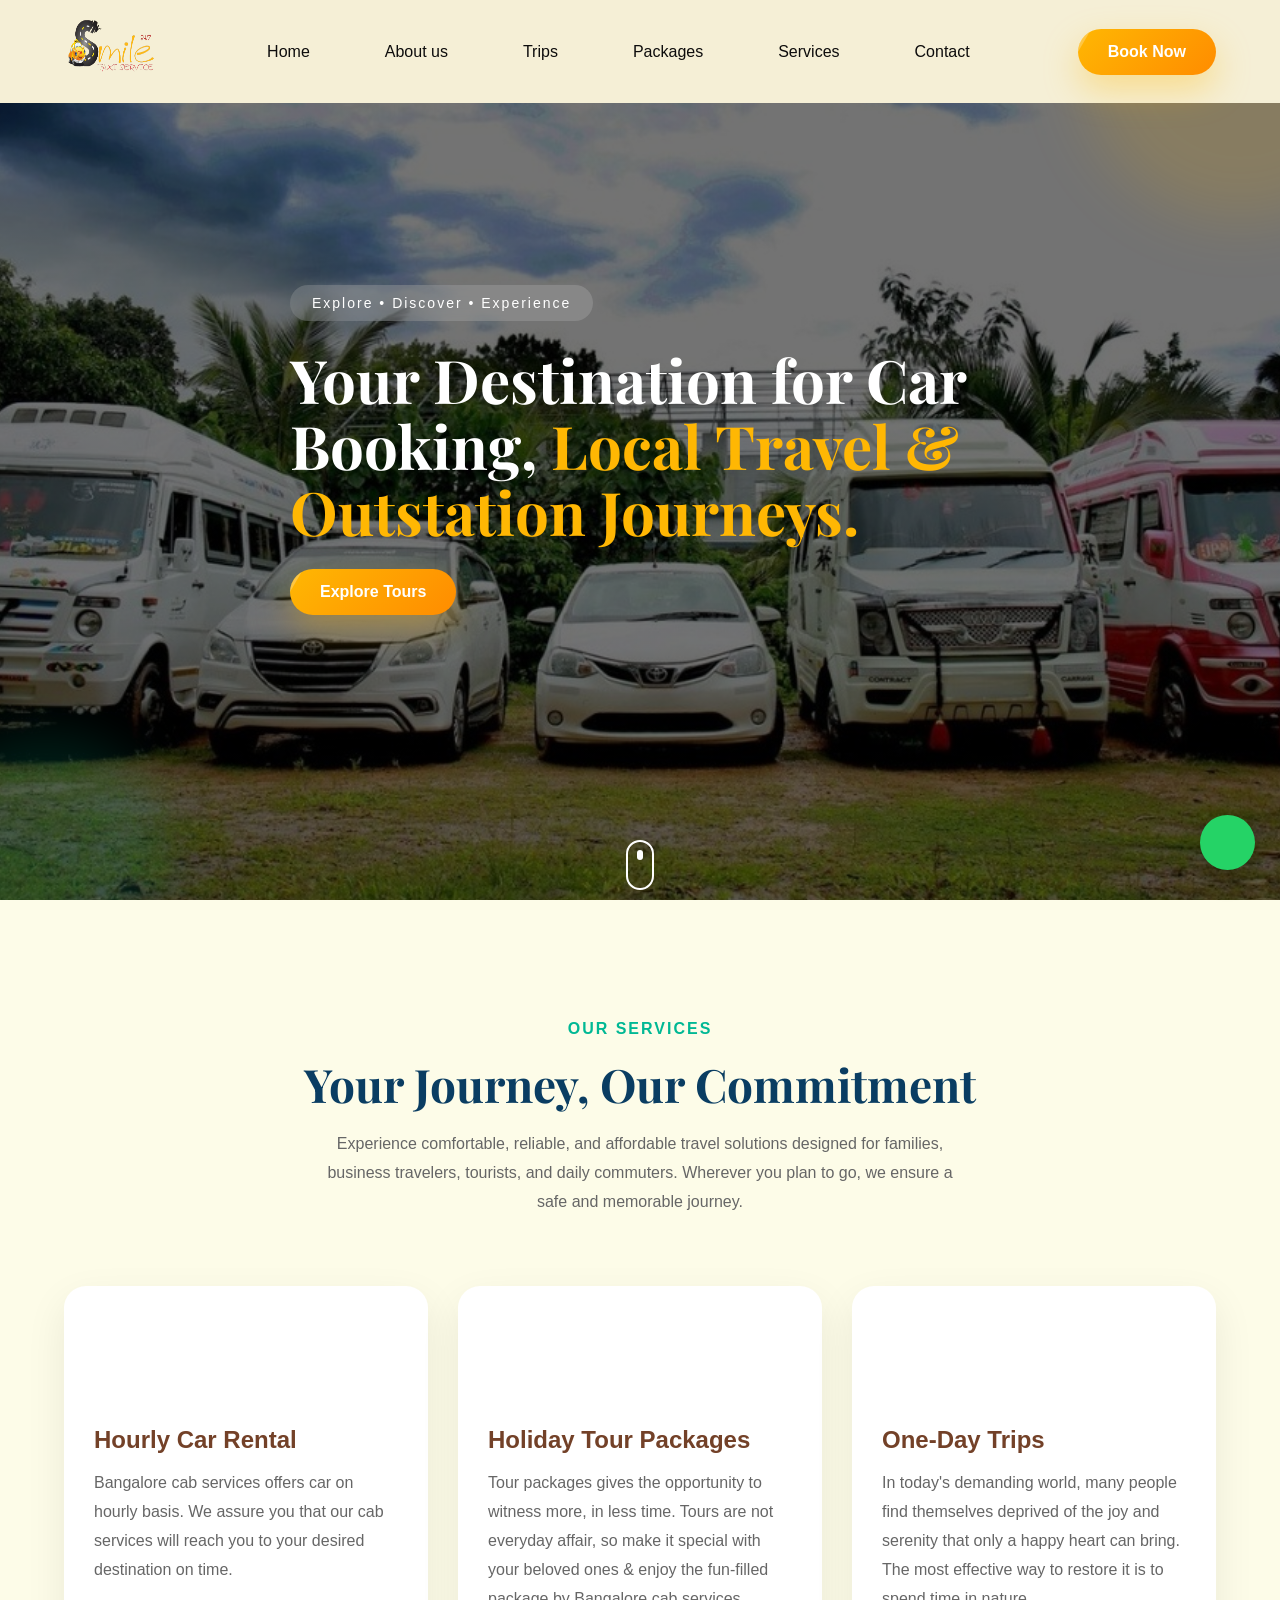
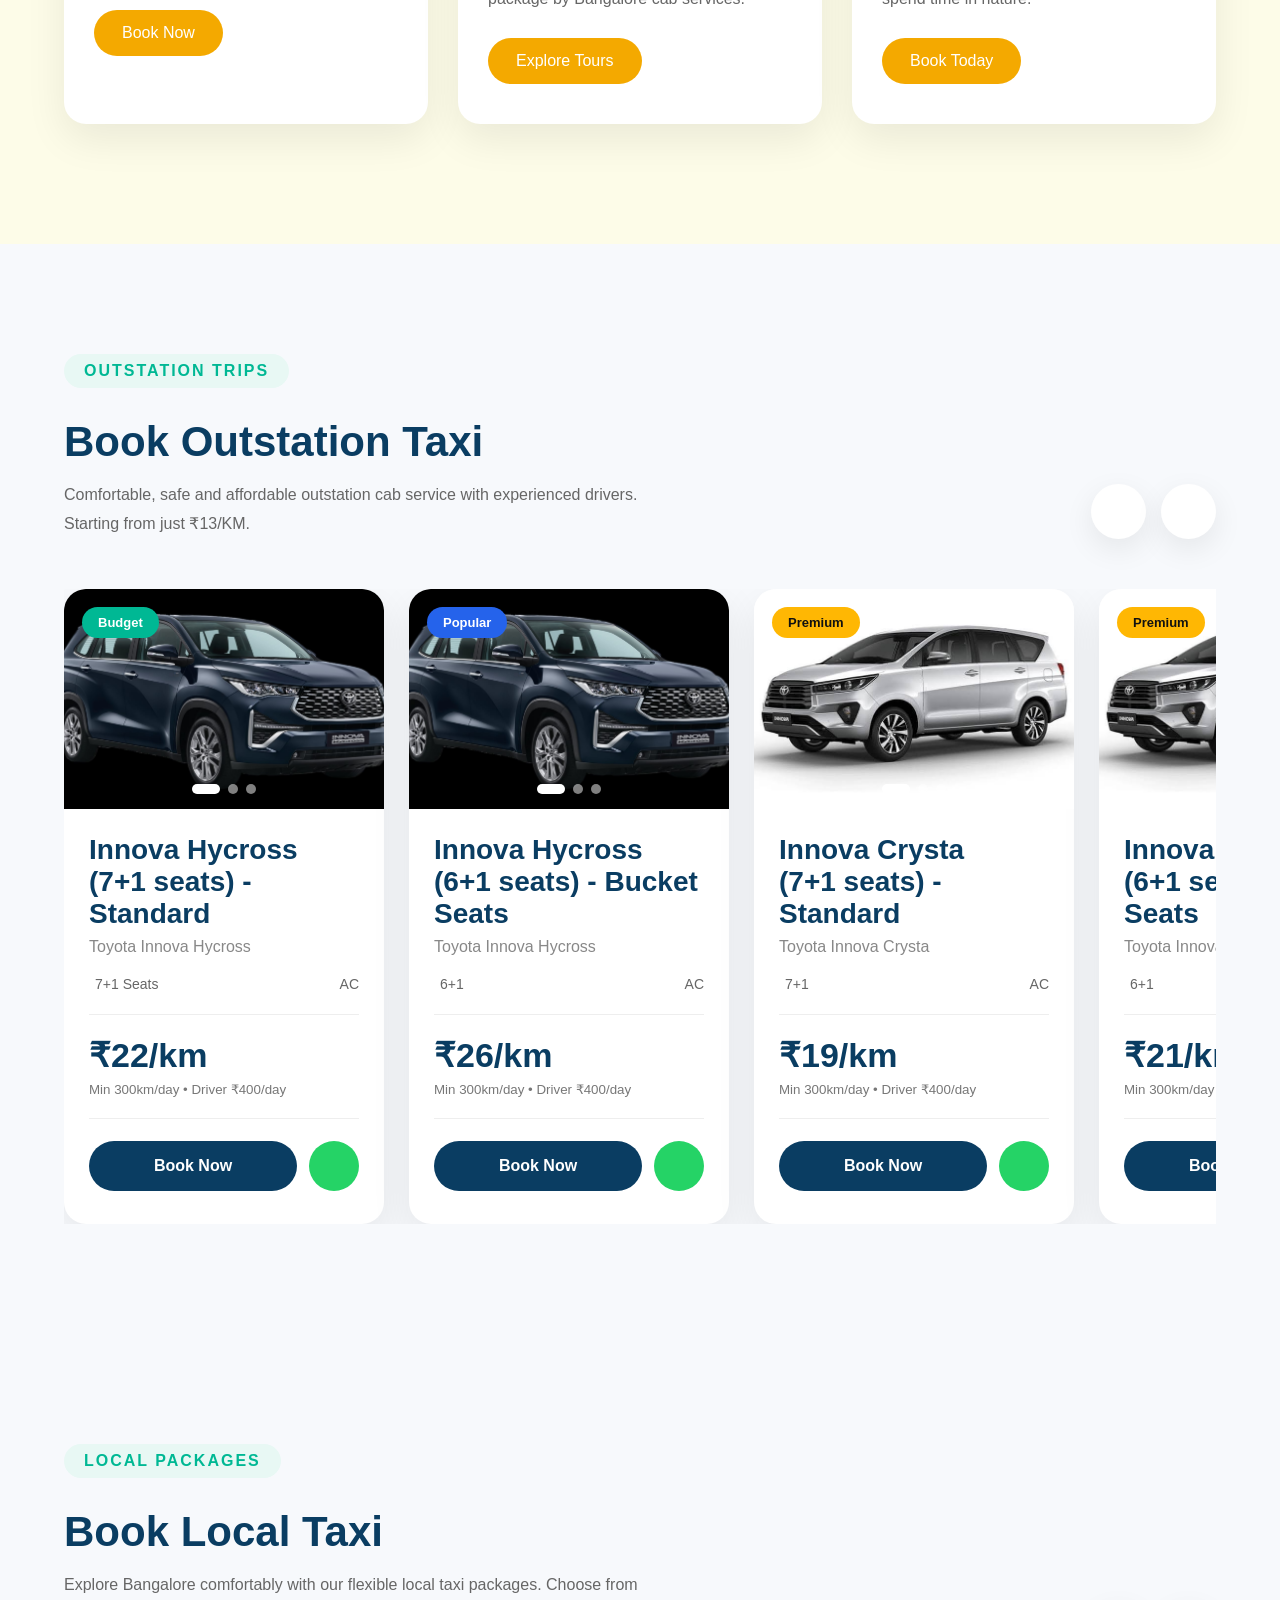
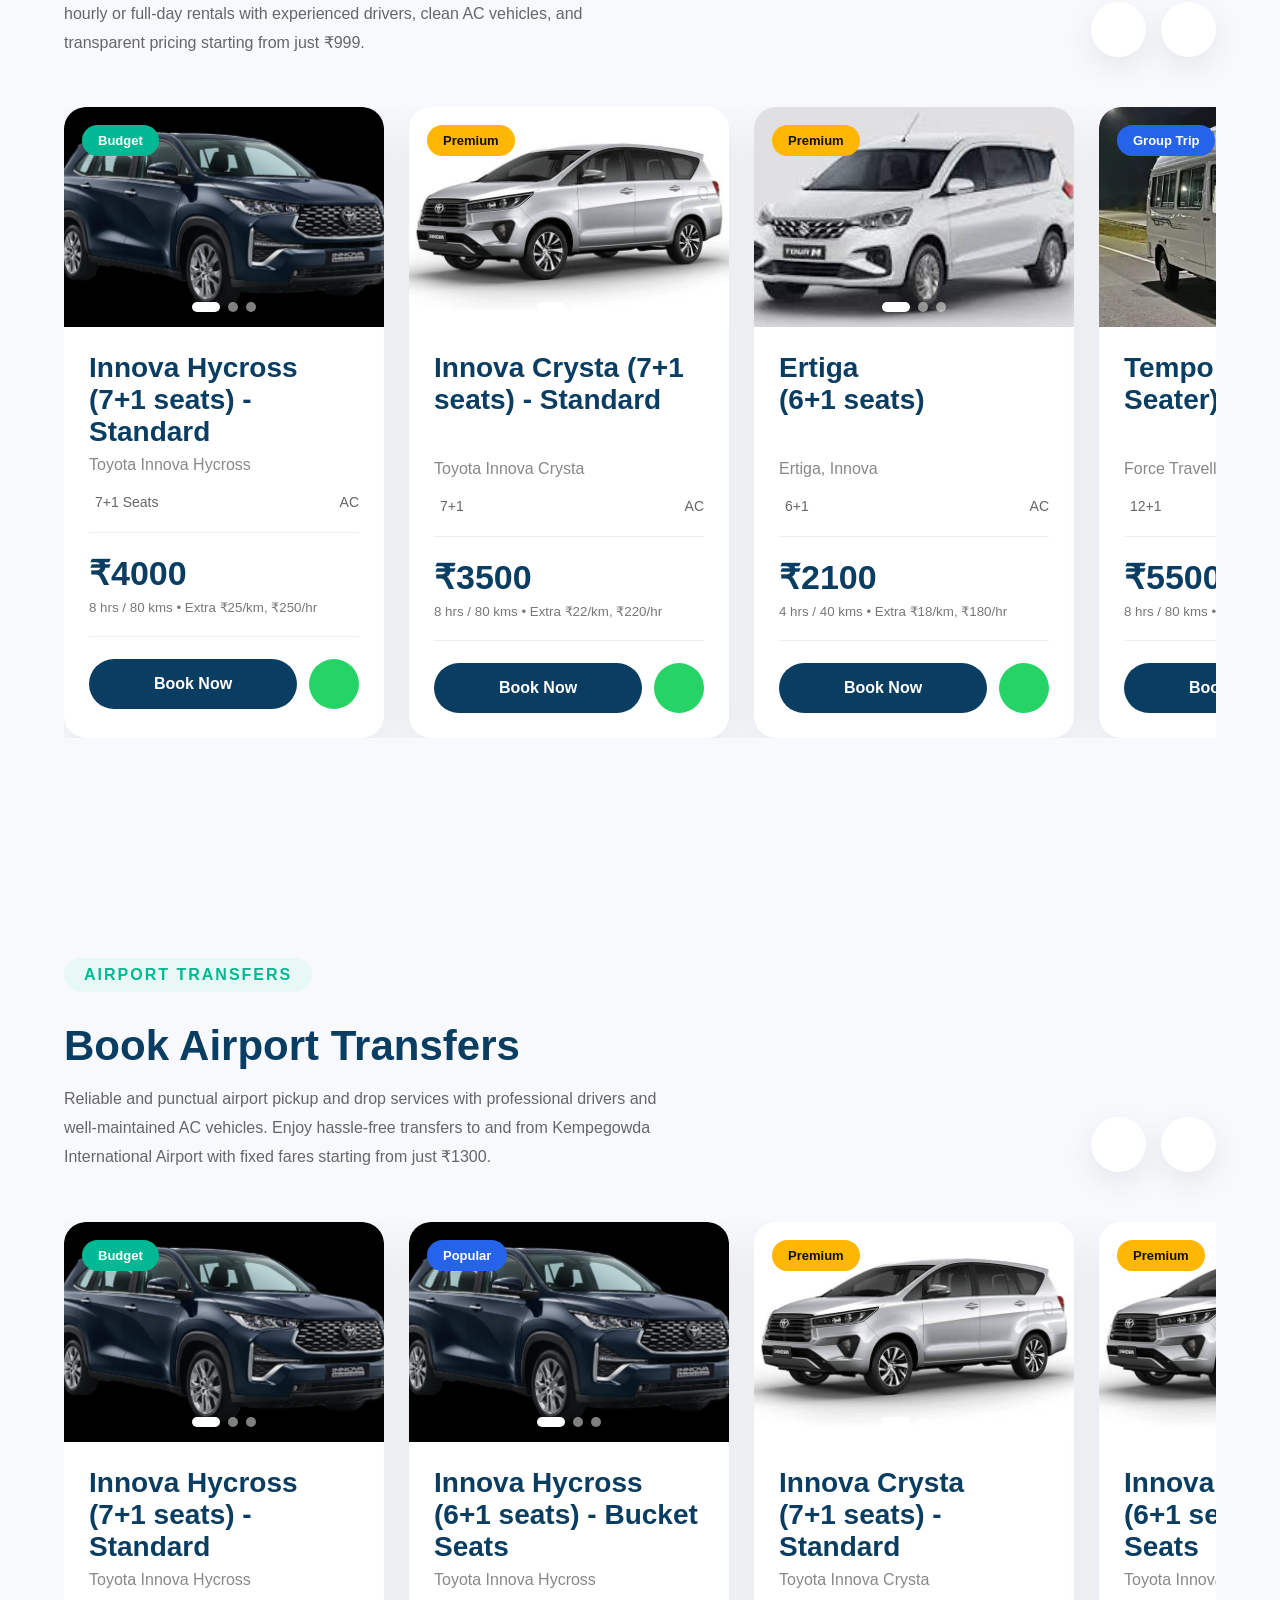
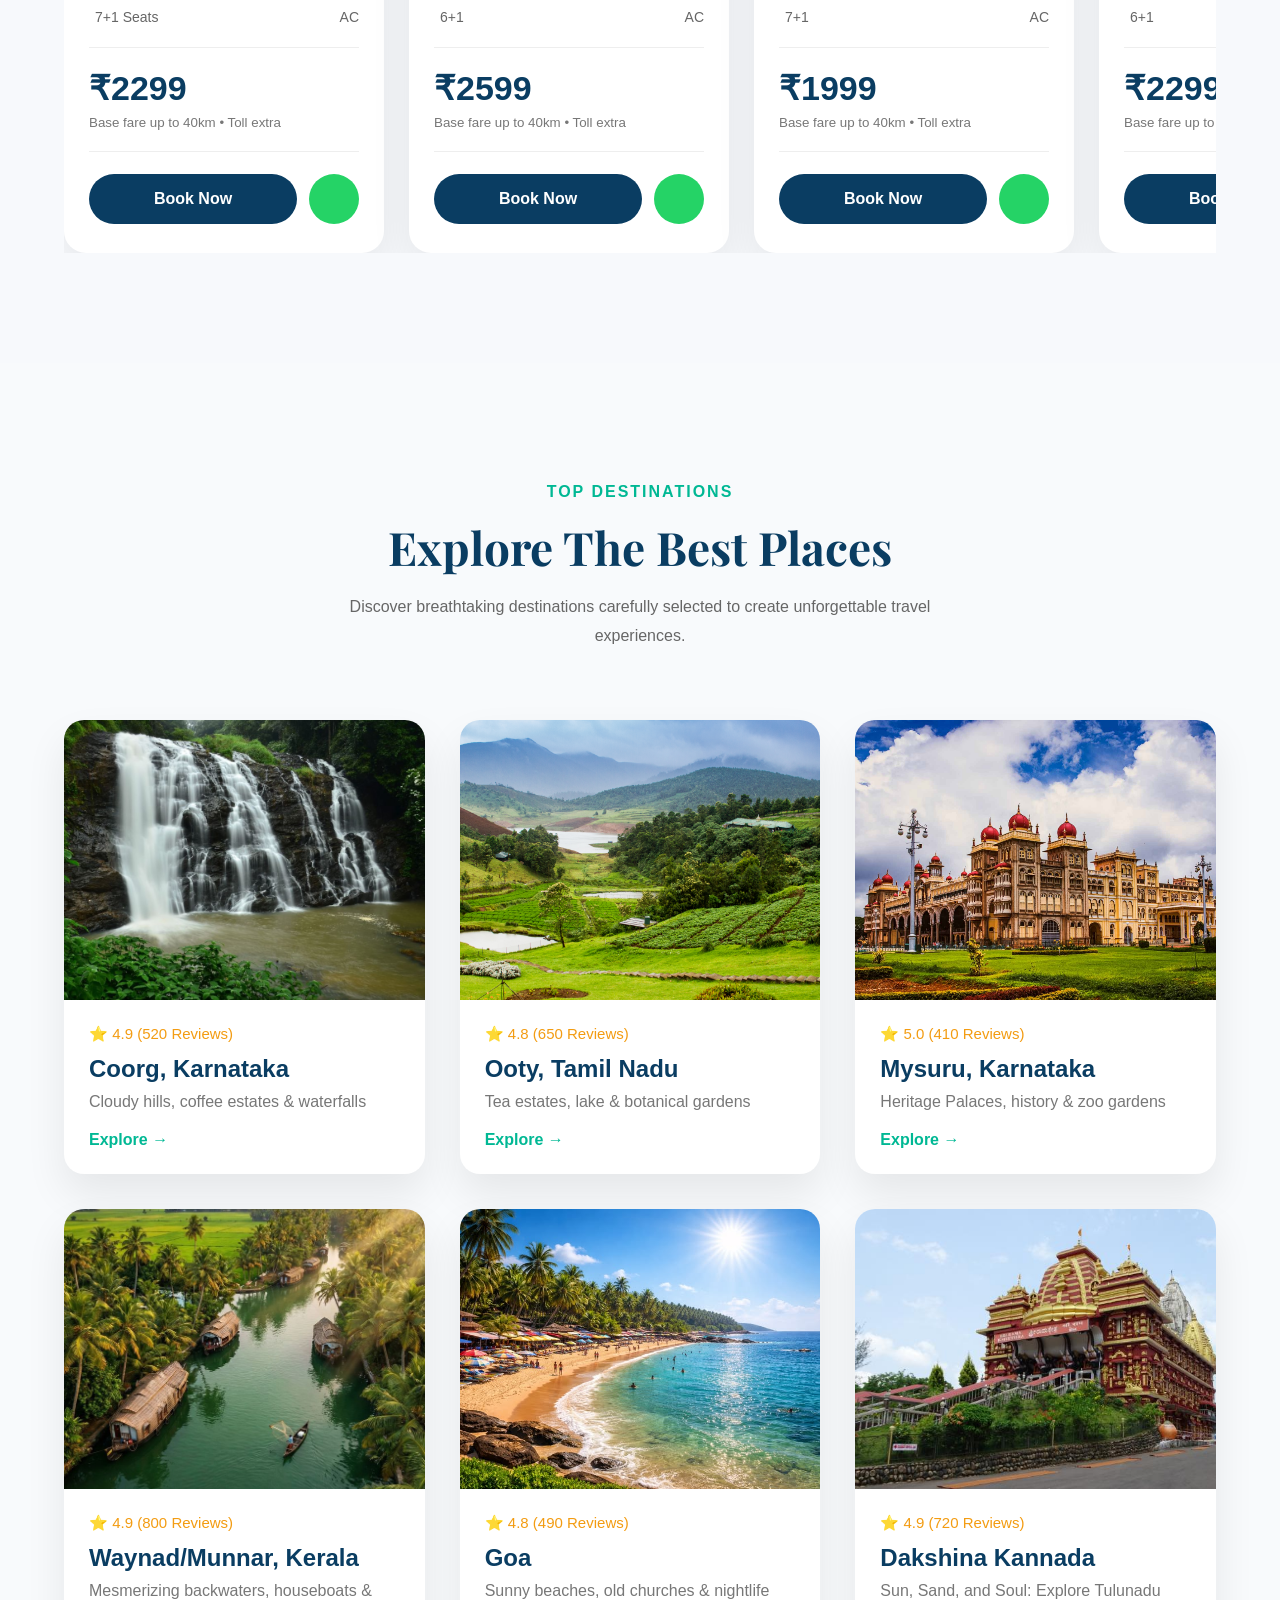
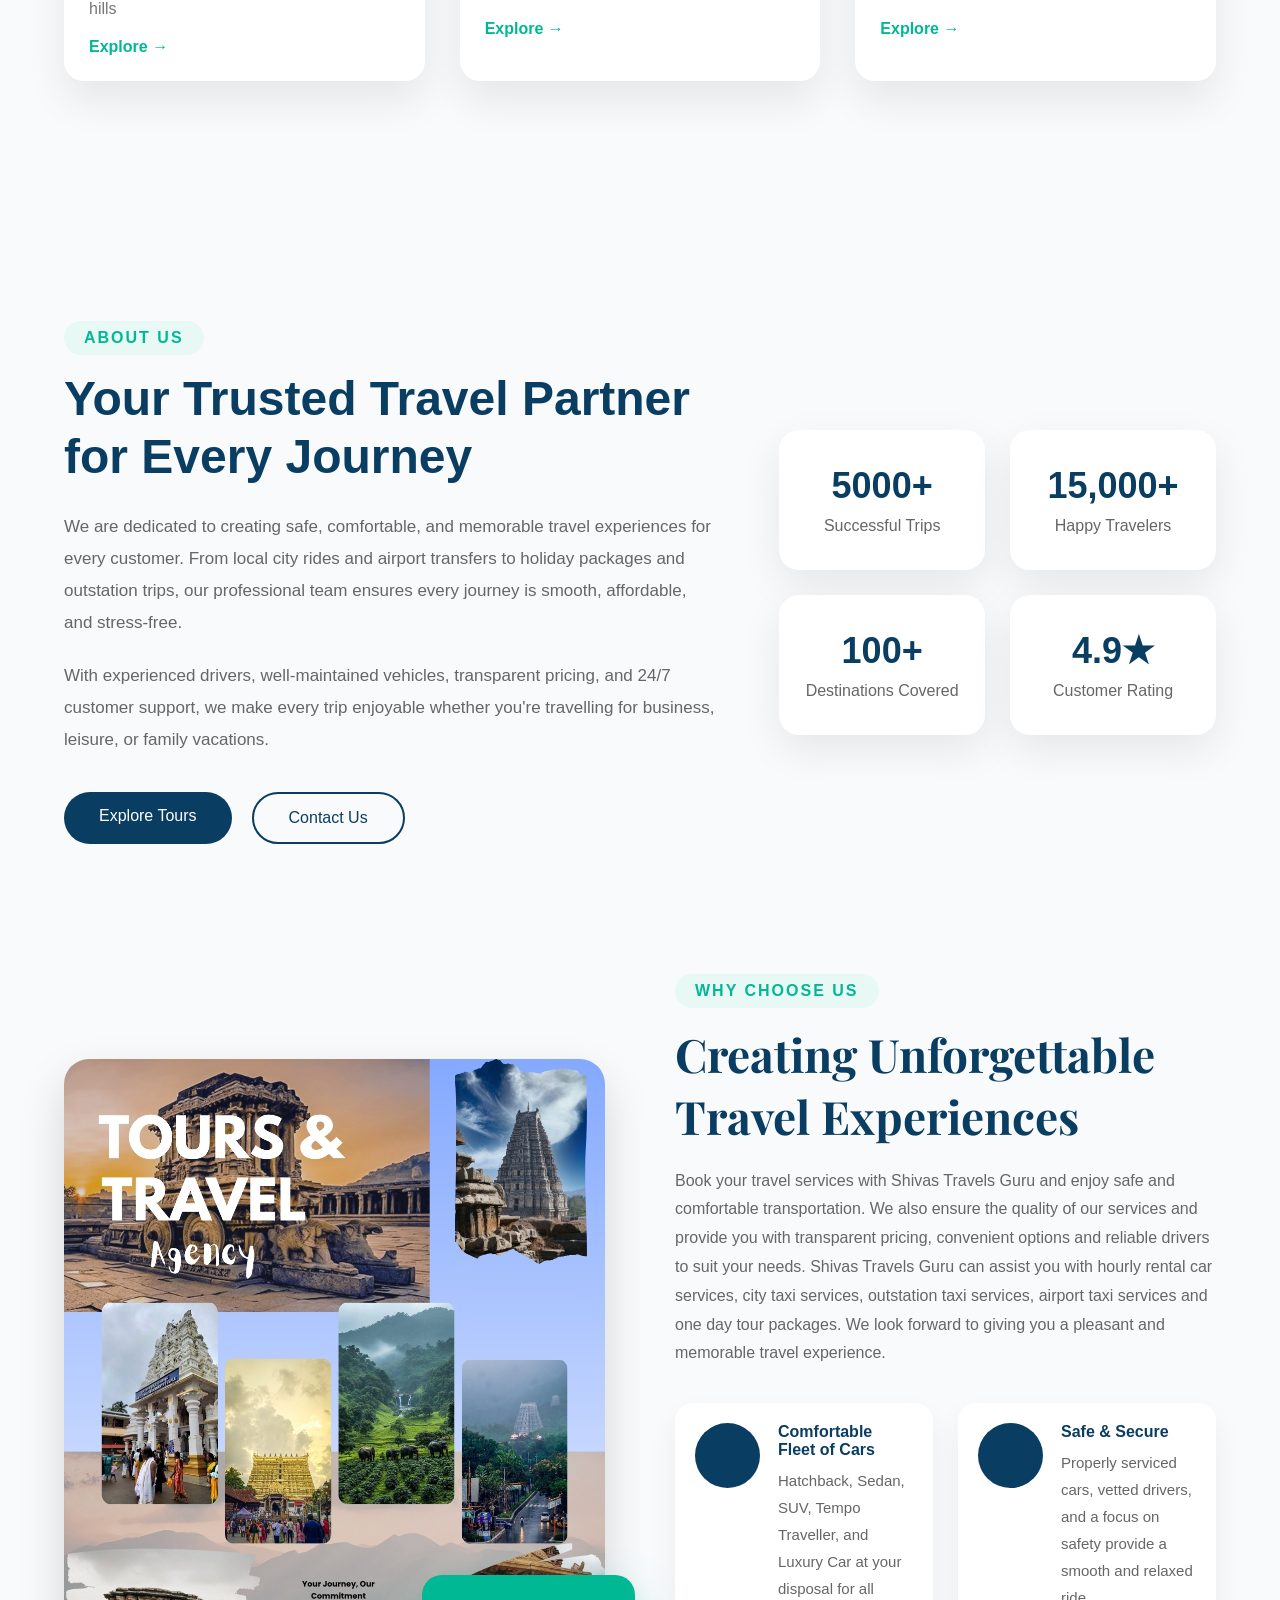
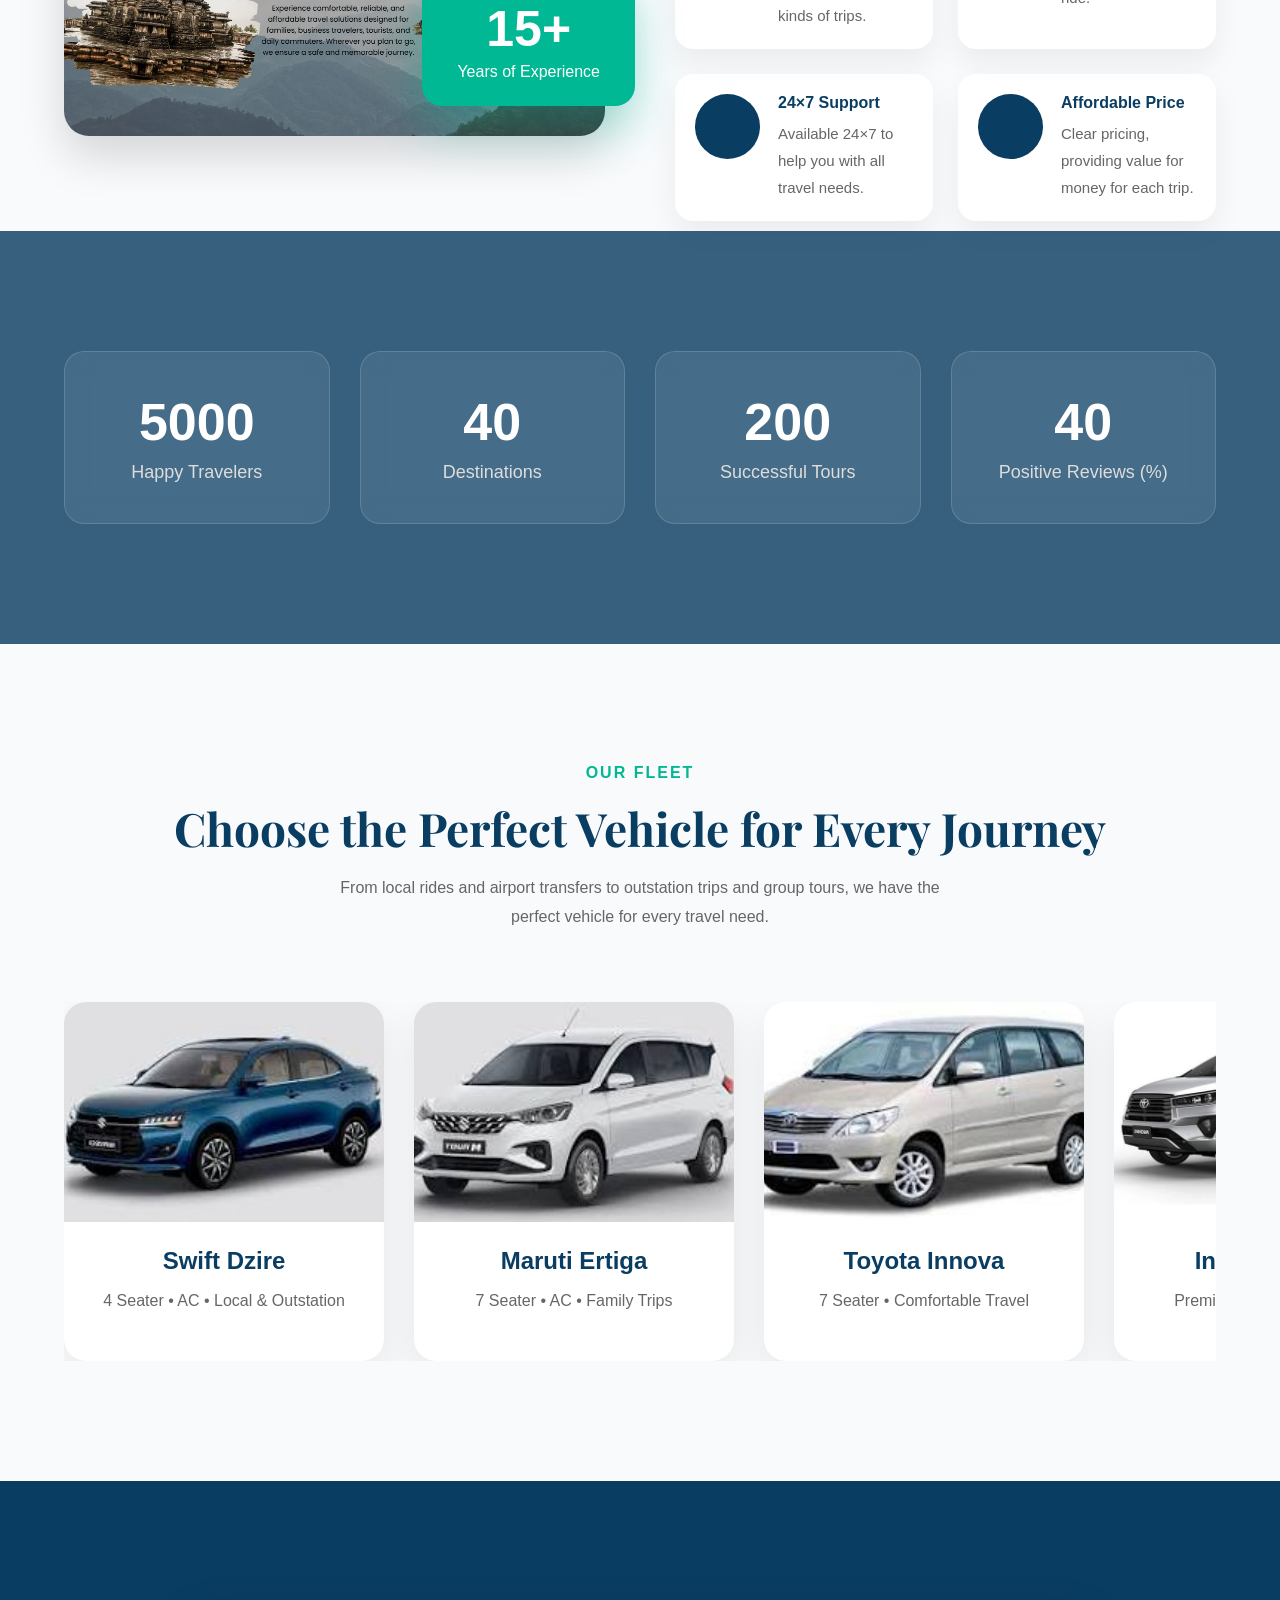
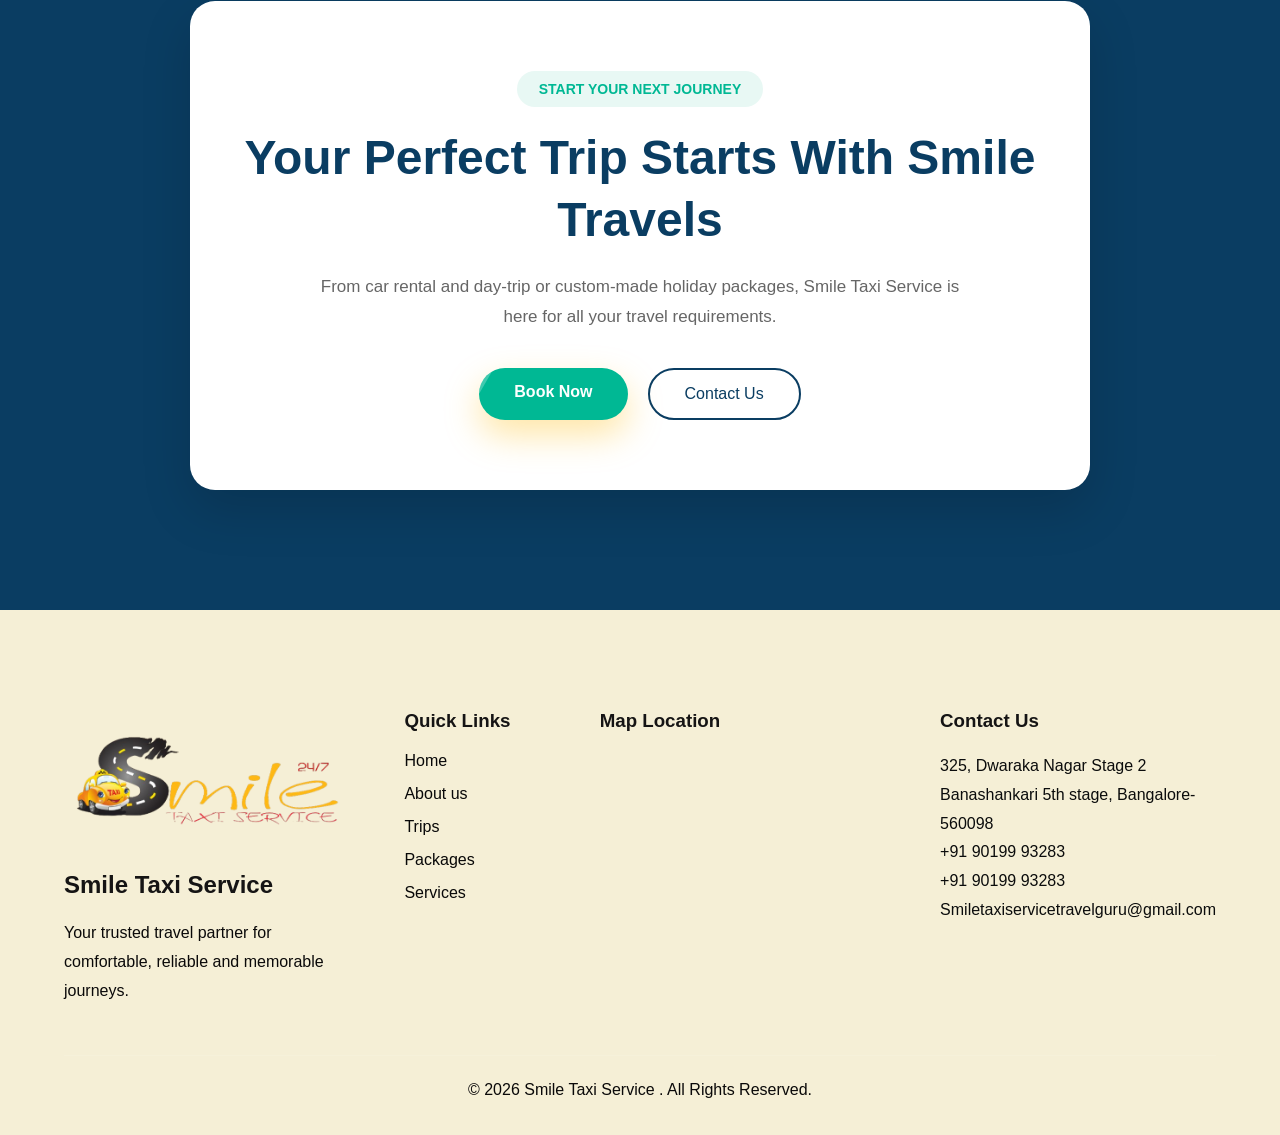
==== index.html @ d046d151 "Initial commit - Smile Taxi Service" ====
<!DOCTYPE html>
<html lang="en">

<head>
    <meta charset="UTF-8">
    <meta name="viewport" content="width=device-width, initial-scale=1.0">

    <title>Shivas Travel Guru</title>

    <!-- Font Awesome -->
    <link rel="stylesheet" href="https://use.fontawesome.com/releases/v6.6.0/css/all.css">

    <!-- CSS -->
    <link rel="stylesheet" href="assets/css/style.css">
    <link rel="stylesheet" href="assets/css/responsive.css">
    <link rel="preconnect" href="https://fonts.googleapis.com">
    <link rel="preconnect" href="https://fonts.gstatic.com" crossorigin>

    <link
    rel="preload"
    as="style"
    href="https://fonts.googleapis.com/css2?family=Poppins:wght@300;400;500;600;700&family=Playfair+Display:wght@600;700;800&display=swap"
    onload="this.onload=null;this.rel='stylesheet'">

    <noscript>
    <link rel="stylesheet"
    href="https://fonts.googleapis.com/css2?family=Poppins:wght@300;400;500;600;700&family=Playfair+Display:wght@600;700;800&display=swap">
    </noscript>

    <link rel="preload"
      as="image"
      href="assets/images/smile.png"
      fetchpriority="high">
</head>

<body>

    <!-- ================= HEADER ================= -->

 <!-- ================= HEADER ================= -->

    <header class="header">

        <div class="container navbar">

            <a href="index.html" class="logo">
                    <div class="logo-icon">
                <img src="assets/images/smilelogo.png" alt="Logo">
            </div>

    
            </a>

            <nav class="nav-menu">

                <ul>

                    <li><a href="index.html">Home</a></li>

                    <li><a href="index.html#about">About us</a></li>

                    <li><a href="trips.html">Trips</a></li>

                    <li><a href="packages.html">Packages</a></li>

                    <li><a href="index.html#services">Services</a></li>

                    <li><a href="index.html#contact">Contact</a></li>

                </ul>

            </nav>

            <a href="#" class="btn">Book Now</a>

            <div class="menu-btn">
                <i class="fa-solid fa-bars"></i>
            </div>

        </div>

    </header>

    <!-- ================= HERO ================= -->

    <section class="hero">

        <!-- Background Slides -->

        <div class="slide active"
            style="background-image:url('assets/images/hero1.jpeg');">
        </div>

        <div class="slide"
            style="background-image:url('assets/images/hero2.png');">
        </div>

        <div class="slide"
            style="background-image:url('assets/images/hero3.png');">
        </div>

        <div class="overlay"></div>

        <div class="container hero-content">

            <span class="tag">
                Explore • Discover • Experience
            </span>

            <h1>

                Your Destination for Car Booking,

                <span>Local Travel & Outstation Journeys.</span>

            </h1>

            <div class="hero-buttons">

                <a href="packages.html" class="btn">
                    Explore Tours
                </a>

            </div>

        </div>

        <!-- Scroll -->

        <div class="scroll-down">

            <span></span>

        </div>

    </section>

<!--==============================
OUR SERVICES
===============================-->

<section class="services" id="services">

    <div class="container">

        <div class="section-title">

            <span>OUR SERVICES</span>

            <h2>Your Journey, Our Commitment</h2>

            <p>
                Experience comfortable, reliable, and affordable travel solutions designed for families, business travelers, tourists, and daily commuters. Wherever you plan to go, we ensure a safe and memorable journey.
            </p>

        </div>

        <div class="services-grid">

            <!-- Hourly -->

            <div class="service-card">

                <div class="service-icon">
                    <i class="fa-solid fa-clock"></i>
                </div>

                <h3>Hourly Car Rental</h3>

                <p>Bangalore cab services offers car on hourly basis. We assure you that our
                    cab services will reach you to your desired destination on time.
                </p>

                <a href="#" class="service-btn">
                    Book Now
                </a>

            </div>

            <!-- Tour Packages -->

            <div class="service-card">

                <div class="service-icon">
                    <i class="fa-solid fa-map-location-dot"></i>
                </div>

                <h3>Holiday Tour Packages</h3>

                <p>
                    Tour packages gives the opportunity to witness more, in less time. Tours are
                    not everyday affair, so make it special with your beloved ones & enjoy the fun-filled package by
                    Bangalore cab services.
                </p>

                <a href="packages.html" class="service-btn">
                    Explore Tours
                </a>

            </div>

            <!-- One Day -->

            <div class="service-card">

                <div class="service-icon">
                    <i class="fa-solid fa-mountain-sun"></i>
                </div>

                <h3>One-Day Trips</h3>

                <p>
                    In today's demanding world, many people find themselves 
                    deprived of the joy and serenity that only a happy heart can bring. 
                    The most effective way to restore it is to spend time in nature. 
                    
                </p>

                <a href="" class="service-btn">
                    Book Today
                </a>

            </div>

        </div>

    </div>

</section>

<!--=====================================
OUTSTATION TRIPS
======================================-->

<section class="airport-transfer outstation-section">

    <div class="container">

        <div class="section-header">

            <div>

                <span class="section-tag">
                    OUTSTATION TRIPS
                </span>

                <h2>Book Outstation Taxi</h2>

                <p>
                    Comfortable, safe and affordable outstation cab service with
                    experienced drivers. Starting from just ₹13/KM.
                </p>

            </div>

            <div class="slider-nav">

                <button class="slide-btn out-prev-btn" title="slide">
                    <i class="fas fa-angle-left"></i>
                </button>

                <button class="slide-btn out-next-btn" title="slide">
                    <i class="fas fa-angle-right"></i>
                </button>

            </div>

        </div>

        <div class="slider-container">

            <div class="vehicle-slider outstation-slider">

                <!-- Card 1 -->

                <div class="vehicle-card">

                    <div class="vehicle-image-slider">

                    <div class="vehicle-slides">

                        <img src="assets/images/vehicles/hycross1.jpeg" class="active" alt="hycross1">
                        <img src="assets/images/vehicles/hycross71.png" alt="hycross2">
                        <img src="assets/images/vehicles/hycross3.jpeg" alt="hycross3">

                    </div>

                    <div class="slider-dots">
                        <span class="dot active"></span>
                        <span class="dot"></span>
                        <span class="dot"></span>
                    </div>

                        <span class="vehicle-badge">
                            Budget
                        </span>

                    </div>

                    <div class="vehicle-content">

                        <h3>Innova Hycross (7+1 seats) - Standard</h3>

                        <p class="vehicle-name">
                            Toyota Innova Hycross
                        </p>

                        <div class="vehicle-info">

                            <span>
                                <i class="fa-solid fa-users"></i>
                                7+1 Seats
                            </span>

                            <span>
                                <i class="fa-solid fa-snowflake"></i>
                                AC
                            </span>

                        </div>

                        <div class="price-box">

                            <h4>₹22/km</h4>

                            <small>Min 300km/day • Driver ₹400/day</small>

                        </div>

                        <div class="vehicle-buttons">

                            <a href="#" class="book-btn">
                                Book Now
                            </a>

                            <a href="#" class="whatsapp-btn">
                                <i class="fab fa-whatsapp"></i>
                            </a>

                        </div>

                    </div>

                </div>

                <!-- Card 2 -->

                <div class="vehicle-card">

                    <div class="vehicle-image-slider">

                    <div class="vehicle-slides">

                        <img src="assets/images/vehicles/hycross1.jpeg" class="active" alt="hycross1">
                        <img src="assets/images/vehicles/hycross2.jpeg" alt="hycross2">
                        <img src="assets/images/vehicles/hycross3.jpeg" alt="hycross3">

                    </div>

                    <div class="slider-dots">
                        <span class="dot active"></span>
                        <span class="dot"></span>
                        <span class="dot"></span>
                    </div>

                        <span class="vehicle-badge premium">
                            Popular
                        </span>

                    </div>

                    <div class="vehicle-content">

                        <h3>Innova Hycross (6+1 seats) - Bucket Seats</h3>

                        <p class="vehicle-name">
                            Toyota Innova Hycross
                        </p>

                        <div class="vehicle-info">

                            <span>
                                <i class="fa-solid fa-users"></i>
                                6+1
                            </span>

                            <span>
                                <i class="fa-solid fa-snowflake"></i>
                                AC
                            </span>

                        </div>

                        <div class="price-box">

                            <h4>₹26/km</h4>

                            <small>Min 300km/day • Driver ₹400/day</small>

                        </div>

                        <div class="vehicle-buttons">

                            <a href="#" class="book-btn">
                                Book Now
                            </a>

                            <a href="#" class="whatsapp-btn">
                                <i class="fab fa-whatsapp"></i>
                            </a>

                        </div>

                    </div>

                </div>

                <!-- Card 3 -->

                <div class="vehicle-card">

                    <div class="vehicle-image-slider">

                    <div class="vehicle-slides">

                        <img src="assets/images/vehicles/Crysta.jpg" class="active" alt="crysta">
                        <img src="assets/images/vehicles/crysta2.jpeg" alt="crysta1">
                        <img src="assets/images/vehicles/crysta3.jpeg" alt="crysta2">

                    </div>

                    <div class="slider-dots">
                        <span class="dot active"></span>
                        <span class="dot"></span>
                        <span class="dot"></span>
                    </div>

                        <span class="vehicle-badge luxury">
                            Premium
                        </span>

                    </div>

                    <div class="vehicle-content">

                        <h3>Innova Crysta<br> (7+1 seats) - Standard</h3>

                        <p class="vehicle-name">
                            Toyota Innova Crysta
                        </p>

                        <div class="vehicle-info">

                            <span>
                                <i class="fa-solid fa-users"></i>
                                7+1
                            </span>

                            <span>
                                <i class="fa-solid fa-snowflake"></i>
                                AC
                            </span>

                        </div>

                        <div class="price-box">

                            <h4>₹19/km</h4>

                            <small>Min 300km/day • Driver ₹400/day</small>

                        </div>

                        <div class="vehicle-buttons">

                            <a href="#" class="book-btn">
                                Book Now
                            </a>

                            <a href="#" class="whatsapp-btn">
                                <i class="fab fa-whatsapp"></i>
                            </a>

                        </div>

                    </div>

                </div>

                <!-- Card 4 -->
            <div class="vehicle-card">

                    <div class="vehicle-image-slider">

                    <div class="vehicle-slides">

                        <img src="assets/images/vehicles/Crysta.jpg" class="active" alt="crysta">
                        <img src="assets/images/vehicles/crysta4.png" alt="crysta1">
                        <img src="assets/images/vehicles/crysta3.jpeg" alt="crysta2">

                    </div>

                    <div class="slider-dots">
                        <span class="dot active"></span>
                        <span class="dot"></span>
                        <span class="dot"></span>
                    </div>

                        <span class="vehicle-badge luxury">
                            Premium
                        </span>

                    </div>

                    <div class="vehicle-content">

                        <h3>Innova Crysta <br>(6+1 seats) - Bucket Seats</h3>

                        <p class="vehicle-name">
                            Toyota Innova Crysta
                        </p>

                        <div class="vehicle-info">

                            <span>
                                <i class="fa-solid fa-users"></i>
                                6+1
                            </span>

                            <span>
                                <i class="fa-solid fa-snowflake"></i>
                                AC
                            </span>

                        </div>

                        <div class="price-box">

                            <h4>₹21/km</h4>

                            <small>Min 300km/day • Driver ₹400/day</small>

                        </div>

                        <div class="vehicle-buttons">

                            <a href="#" class="book-btn">
                                Book Now
                            </a>

                            <a href="#" class="whatsapp-btn">
                                <i class="fab fa-whatsapp"></i>
                            </a>

                        </div>

                    </div>

                </div>

                <!-- Card 5 -->
            <div class="vehicle-card">

                    <div class="vehicle-image-slider">

                    <div class="vehicle-slides">

                        <img src="assets/images/vehicles/urbania.png" class="active" alt="urbania">
                        <img src="assets/images/vehicles/urbania10+1.png" alt="urbania1">

                    </div>

                    <div class="slider-dots">
                        <span class="dot active"></span>
                        <span class="dot"></span>
                        <span class="dot"></span>
                    </div>

                        <span class="vehicle-badge luxury">
                            Premium
                        </span>

                    </div>

                    <div class="vehicle-content">

                        <h3>Luxury Urbania (10+1 Seats)</h3>

                        <p class="vehicle-name"><br><br>
                            Force Urbania
                        </p>

                        <div class="vehicle-info">

                            <span>
                                <i class="fa-solid fa-users"></i>
                                10+1
                            </span>

                            <span>
                                <i class="fa-solid fa-snowflake"></i>
                                AC
                            </span>

                        </div>

                        <div class="price-box">

                            <h4>₹47/km</h4>

                            <small>Min 300km/day • Driver ₹700/day</small>

                        </div>

                        <div class="vehicle-buttons">

                            <a href="#" class="book-btn">
                                Book Now
                            </a>

                            <a href="#" class="whatsapp-btn">
                                <i class="fab fa-whatsapp"></i>
                            </a>

                        </div>

                    </div>

                </div>

                <!-- Card 6 -->
            <div class="vehicle-card">

                    <div class="vehicle-image-slider">

                    <div class="vehicle-slides">

                        <img src="assets/images/vehicles/urbania.png" class="active" alt="urbania">
                        <img src="assets/images/vehicles/urbania13+1.png" alt="urbania1">

                    </div>

                    <div class="slider-dots">
                        <span class="dot active"></span>
                        <span class="dot"></span>
                        <span class="dot"></span>
                    </div>

                        <span class="vehicle-badge luxury">
                            Premium
                        </span>

                    </div>

                    <div class="vehicle-content">

                        <h3>Luxury Urbania (13+1 Seats)</h3>

                        <p class="vehicle-name"><br><br>
                            Force Urbania
                        </p>

                        <div class="vehicle-info">

                            <span>
                                <i class="fa-solid fa-users"></i>
                                13+1
                            </span>

                            <span>
                                <i class="fa-solid fa-snowflake"></i>
                                AC
                            </span>

                        </div>

                        <div class="price-box">

                            <h4>₹43/km</h4>

                            <small>Min 300km/day • Driver ₹800/day</small>

                        </div>

                        <div class="vehicle-buttons">

                            <a href="#" class="book-btn">
                                Book Now
                            </a>

                            <a href="#" class="whatsapp-btn">
                                <i class="fab fa-whatsapp"></i>
                            </a>

                        </div>

                    </div>

                </div>

                <!-- Card 7 -->
            <div class="vehicle-card">

                    <div class="vehicle-image-slider">

                    <div class="vehicle-slides">

                        <img src="assets/images/vehicles/urbania.png" class="active" alt="urbania">
                        <img src="assets/images/vehicles/urbania16+1.png" alt="urbania1">

                    </div>

                    <div class="slider-dots">
                        <span class="dot active"></span>
                        <span class="dot"></span>
                        <span class="dot"></span>
                    </div>

                        <span class="vehicle-badge luxury">
                            Premium
                        </span>

                    </div>

                    <div class="vehicle-content">

                        <h3>Luxury Urbania (16+1 Seats)</h3>

                        <p class="vehicle-name"><br><br>
                            Force Urbania
                        </p>

                        <div class="vehicle-info">

                            <span>
                                <i class="fa-solid fa-users"></i>
                                16+1
                            </span>

                            <span>
                                <i class="fa-solid fa-snowflake"></i>
                                AC
                            </span>

                        </div>

                        <div class="price-box">

                            <h4>₹39/km</h4>

                            <small>Min 300km/day • Driver ₹800/day</small>

                        </div>

                        <div class="vehicle-buttons">

                            <a href="#" class="book-btn">
                                Book Now
                            </a>

                            <a href="#" class="whatsapp-btn">
                                <i class="fab fa-whatsapp"></i>
                            </a>

                        </div>

                    </div>

                </div>

                <!-- Card 8 -->
            <div class="vehicle-card">

                    <div class="vehicle-image-slider">

                    <div class="vehicle-slides">

                        <img src="assets/images/vehicles/ertiga.jpg" class="active" alt="ertiga">
                        <img src="assets/images/vehicles/ertiga1.png" alt="ertiga1">
                        <img src="assets/images/vehicles/ertiga2.png" alt="ertiga2">

                    </div>

                    <div class="slider-dots">
                        <span class="dot active"></span>
                        <span class="dot"></span>
                        <span class="dot"></span>
                    </div>

                        <span class="vehicle-badge luxury">
                            Premium
                        </span>

                    </div>

                    <div class="vehicle-content">

                        <h3>Ertiga <br>(6+1 seats)</h3>

                        <p class="vehicle-name"><br><br>
                            Ertiga, Innova
                        </p>

                        <div class="vehicle-info">

                            <span>
                                <i class="fa-solid fa-users"></i>
                                6+1
                            </span>

                            <span>
                                <i class="fa-solid fa-snowflake"></i>
                                AC
                            </span>

                        </div>

                        <div class="price-box">

                            <h4>₹15/km</h4>

                            <small>Min 300km/day • Driver ₹400/day</small>

                        </div>

                        <div class="vehicle-buttons">

                            <a href="#" class="book-btn">
                                Book Now
                            </a>

                            <a href="#" class="whatsapp-btn">
                                <i class="fab fa-whatsapp"></i>
                            </a>

                        </div>

                    </div>

                </div>

           <!-- Card 9 -->
            <div class="vehicle-card">

                    <div class="vehicle-image-slider">

                    <div class="vehicle-slides">

                        <img src="assets/images/vehicles/Fortuner.jpg" class="active" alt="fortuner">
                        <img src="assets/images/vehicles/fortuner1.png" alt="fortuner1">
                        <img src="assets/images/vehicles/fortuner2.png" alt="fortuner2">

                    </div>

                    <div class="slider-dots">
                        <span class="dot active"></span>
                        <span class="dot"></span>
                        <span class="dot"></span>
                    </div>

                        <span class="vehicle-badge luxury">
                            Premium
                        </span>

                    </div>

                    <div class="vehicle-content">

                        <h3>Fortuner</h3>

                        <p class="vehicle-name"><br><br><br><br>
                           Toyota Fortuner
                        </p>

                        <div class="vehicle-info">

                            <span>
                                <i class="fa-solid fa-users"></i>
                                7+1
                            </span>

                            <span>
                                <i class="fa-solid fa-snowflake"></i>
                                AC
                            </span>

                        </div>

                        <div class="price-box">

                            <h4>₹60/km</h4>

                            <small>Min 300km/day • Driver ₹500/day</small>

                        </div>

                        <div class="vehicle-buttons">

                            <a href="#" class="book-btn">
                                Book Now
                            </a>

                            <a href="#" class="whatsapp-btn">
                                <i class="fab fa-whatsapp"></i>
                            </a>

                        </div>

                    </div>

                </div>

                <!-- Card 10 -->

                <div class="vehicle-card">

                    <div class="vehicle-image-slider">

                    <div class="vehicle-slides">

                        <img src="assets/images/vehicles/tt1.jpeg" class="active" alt="tt1">
                        <img src="assets/images/vehicles/tt2.jpeg" alt="tt2">
                        <img src="assets/images/vehicles/tt3.jpeg" alt="tt3">

                    </div>

                    <div class="slider-dots">
                        <span class="dot active"></span>
                        <span class="dot"></span>
                        <span class="dot"></span>
                    </div>

                        <span class="vehicle-badge premium">
                            Group Trip
                        </span>

                    </div>

                    <div class="vehicle-content">

                        <h3>Tempo Traveller (12 Seater)</h3>

                        <p class="vehicle-name"><br><br>
                            Force Traveller
                        </p>

                        <div class="vehicle-info">

                            <span>
                                <i class="fa-solid fa-users"></i>
                                12+1
                            </span>

                            <span>
                                <i class="fa-solid fa-snowflake"></i>
                                AC
                            </span>

                        </div>

                        <div class="price-box">

                            <h4>₹24/km</h4>

                            <small>Min 300km/day • Driver ₹500/day</small>

                        </div>

                        <div class="vehicle-buttons">

                            <a href="#" class="book-btn">
                                Book Now
                            </a>

                            <a href="#" class="whatsapp-btn">
                                <i class="fab fa-whatsapp"></i>
                            </a>

                        </div>

                    </div>

                </div>

                <!-- Card 11 -->

                <div class="vehicle-card">

                    <div class="vehicle-image-slider">

                    <div class="vehicle-slides">

                        <img src="assets/images/vehicles/luxurybus.jpg" class="active" alt="bus1">
                        <img src="assets/images/vehicles/bus1.png" alt="bus2">
                        <img src="assets/images/vehicles/bus2.png" alt="bus3">

                    </div>

                    <div class="slider-dots">
                        <span class="dot active"></span>
                        <span class="dot"></span>
                        <span class="dot"></span>
                    </div>

                        <span class="vehicle-badge premium">
                            Group Trip
                        </span>

                    </div>

                    <div class="vehicle-content">

                        <h3>Bus (21,25,30,43,50 Seater)</h3>

                        <p class="vehicle-name">
                            Bus
                        </p>

                        <div class="vehicle-info">

                            <span>
                                <i class="fa-solid fa-users"></i>
                                17+1
                            </span>

                            <span>
                                <i class="fa-solid fa-snowflake"></i>
                                AC
                            </span>

                        </div>

                        <div class="price-box">

                            <h4>₹40/km</h4>

                            <small>Min 300km/day • Driver ₹800/day</small>

                        </div>

                        <div class="vehicle-buttons">

                            <a href="#" class="book-btn">
                                Book Now
                            </a>

                            <a href="#" class="whatsapp-btn">
                                <i class="fab fa-whatsapp"></i>
                            </a>

                        </div>

                    </div>

                </div>

            <!-- Card 12 -->
            <div class="vehicle-card">

                    <div class="vehicle-image-slider">

                    <div class="vehicle-slides">

                        <img src="assets/images/vehicles/dzire.jpg" class="active" alt="dzire1">
                        <img src="assets/images/vehicles/dzire1.jpeg" alt="dzire2">
                        <img src="assets/images/vehicles/dzire2.jpeg" alt="dzire3">

                    </div>

                    <div class="slider-dots">
                        <span class="dot active"></span>
                        <span class="dot"></span>
                        <span class="dot"></span>
                    </div>

                    </div>

                    <div class="vehicle-content">

                        <h3>Swift Dzire <br>(4+1 seats)</h3>

                        <p class="vehicle-name"><br><br>
                            Swift Dzire, Etios
                        </p>

                        <div class="vehicle-info">

                            <span>
                                <i class="fa-solid fa-users"></i>
                                4+1
                            </span>

                            <span>
                                <i class="fa-solid fa-snowflake"></i>
                                AC
                            </span>

                        </div>

                        <div class="price-box">

                            <h4>₹13/km</h4>

                            <small>Min 300km/day • Driver ₹400/day</small>

                        </div>

                        <div class="vehicle-buttons">

                            <a href="#" class="book-btn">
                                Book Now
                            </a>

                            <a href="#" class="whatsapp-btn">
                                <i class="fab fa-whatsapp"></i>
                            </a>

                        </div>

                    </div>

                </div>

            </div>

        </div>

    </div>

</section>

<!--=====================================
LOCAL PACKAGES
======================================-->

<section class="airport-transfer outstation-section">

    <div class="container">

        <div class="section-header">

            <div>

                <span class="section-tag">
                    LOCAL PACKAGES
                </span>

                <h2>Book Local Taxi</h2>

                <p>
                    Explore Bangalore comfortably with our flexible local taxi packages. 
                    Choose from hourly or full-day rentals with experienced drivers,
                    clean AC vehicles, and transparent pricing starting from just ₹999.
                </p>

            </div>

            <div class="slider-nav">

                <button class="slide-btn out-prev-btn" title="slide">
                    <i class="fas fa-angle-left"></i>
                </button>

                <button class="slide-btn out-next-btn" title="slide">
                    <i class="fas fa-angle-right"></i>
                </button>

            </div>

        </div>

        <div class="slider-container">

            <div class="vehicle-slider outstation-slider">

                <!-- Card 1 -->

                <div class="vehicle-card">

                    <div class="vehicle-image-slider">

                    <div class="vehicle-slides">

                        <img src="assets/images/vehicles/hycross1.jpeg" class="active" alt="hycross1">
                        <img src="assets/images/vehicles/hycross71.png" alt="hycross2">
                        <img src="assets/images/vehicles/hycross3.jpeg" alt="hycross3">

                    </div>

                    <div class="slider-dots">
                        <span class="dot active"></span>
                        <span class="dot"></span>
                        <span class="dot"></span>
                    </div>

                        <span class="vehicle-badge">
                            Budget
                        </span>

                    </div>

                    <div class="vehicle-content">

                        <h3>Innova Hycross (7+1 seats) - Standard</h3>

                        <p class="vehicle-name">
                            Toyota Innova Hycross
                        </p>

                        <div class="vehicle-info">

                            <span>
                                <i class="fa-solid fa-users"></i>
                                7+1 Seats
                            </span>

                            <span>
                                <i class="fa-solid fa-snowflake"></i>
                                AC
                            </span>

                        </div>

                        <div class="price-box">

                            <h4>₹4000</h4>

                            <small>8 hrs / 80 kms • Extra ₹25/km, ₹250/hr</small>

                        </div>

                        <div class="vehicle-buttons">

                            <a href="#" class="book-btn">
                                Book Now
                            </a>

                            <a href="#" class="whatsapp-btn">
                                <i class="fab fa-whatsapp"></i>
                            </a>

                        </div>

                    </div>

                </div>

                <!-- Card 2 -->

                <div class="vehicle-card">

                    <div class="vehicle-image-slider">

                    <div class="vehicle-slides">

                        <img src="assets/images/vehicles/Crysta.jpg" class="active" alt="crysta">
                        <img src="assets/images/vehicles/crysta2.jpeg" alt="crysta1">
                        <img src="assets/images/vehicles/crysta4.png" alt="crysta2">

                    </div>

                    <div class="slider-dots">
                        <span class="dot active"></span>
                        <span class="dot"></span>
                        <span class="dot"></span>
                    </div>

                        <span class="vehicle-badge luxury">
                            Premium
                        </span>

                    </div>

                    <div class="vehicle-content">

                        <h3>Innova Crysta (7+1 seats) - Standard</h3>

                        <p class="vehicle-name"><br><br>
                            Toyota Innova Crysta
                        </p>

                        <div class="vehicle-info">

                            <span>
                                <i class="fa-solid fa-users"></i>
                                7+1
                            </span>

                            <span>
                                <i class="fa-solid fa-snowflake"></i>
                                AC
                            </span>

                        </div>

                        <div class="price-box">

                            <h4>₹3500</h4>

                            <small>8 hrs / 80 kms • Extra ₹22/km, ₹220/hr</small>

                        </div>

                        <div class="vehicle-buttons">

                            <a href="#" class="book-btn">
                                Book Now
                            </a>

                            <a href="#" class="whatsapp-btn">
                                <i class="fab fa-whatsapp"></i>
                            </a>

                        </div>

                    </div>

                </div>

                <!-- Card 3 -->
            <div class="vehicle-card">

                    <div class="vehicle-image-slider">

                    <div class="vehicle-slides">

                        <img src="assets/images/vehicles/ertiga.jpg" class="active" alt="ertiga">
                        <img src="assets/images/vehicles/ertiga1.png" alt="ertiga1">
                        <img src="assets/images/vehicles/ertiga2.png" alt="ertiga2">

                    </div>

                    <div class="slider-dots">
                        <span class="dot active"></span>
                        <span class="dot"></span>
                        <span class="dot"></span>
                    </div>

                        <span class="vehicle-badge luxury">
                            Premium
                        </span>

                    </div>

                    <div class="vehicle-content">

                        <h3>Ertiga <br>(6+1 seats)</h3>

                        <p class="vehicle-name"><br><br>
                            Ertiga, Innova
                        </p>

                        <div class="vehicle-info">

                            <span>
                                <i class="fa-solid fa-users"></i>
                                6+1
                            </span>

                            <span>
                                <i class="fa-solid fa-snowflake"></i>
                                AC
                            </span>

                        </div>

                        <div class="price-box">

                            <h4>₹2100</h4>

                            <small>4 hrs / 40 kms • Extra ₹18/km, ₹180/hr</small>

                        </div>

                        <div class="vehicle-buttons">

                            <a href="#" class="book-btn">
                                Book Now
                            </a>

                            <a href="#" class="whatsapp-btn">
                                <i class="fab fa-whatsapp"></i>
                            </a>

                        </div>

                    </div>

                </div>

                <!-- Card 4 -->

                <div class="vehicle-card">

                    <div class="vehicle-image-slider">

                    <div class="vehicle-slides">

                        <img src="assets/images/vehicles/tt1.jpeg" class="active" alt="tt1">
                        <img src="assets/images/vehicles/tt2.jpeg" alt="tt2">
                        <img src="assets/images/vehicles/tt3.jpeg" alt="tt3">

                    </div>

                    <div class="slider-dots">
                        <span class="dot active"></span>
                        <span class="dot"></span>
                        <span class="dot"></span>
                    </div>

                        <span class="vehicle-badge premium">
                            Group Trip
                        </span>

                    </div>

                    <div class="vehicle-content">

                        <h3>Tempo Traveller (12 Seater)</h3>

                        <p class="vehicle-name"><br><br>
                            Force Traveller
                        </p>

                        <div class="vehicle-info">

                            <span>
                                <i class="fa-solid fa-users"></i>
                                12+1
                            </span>

                            <span>
                                <i class="fa-solid fa-snowflake"></i>
                                AC
                            </span>

                        </div>

                        <div class="price-box">

                            <h4>₹5500</h4>

                            <small>8 hrs / 80 kms • Extra ₹30/km, ₹300/hr</small>

                        </div>

                        <div class="vehicle-buttons">

                            <a href="#" class="book-btn">
                                Book Now
                            </a>

                            <a href="#" class="whatsapp-btn">
                                <i class="fab fa-whatsapp"></i>
                            </a>

                        </div>

                    </div>

                </div>

                <!-- Card 4 -->
            <div class="vehicle-card">

                    <div class="vehicle-image-slider">

                    <div class="vehicle-slides">

                        <img src="assets/images/vehicles/urbania.png" class="active" alt="urbania">
                        <img src="assets/images/vehicles/urbania10+1.png" alt="urbania1">

                    </div>

                    <div class="slider-dots">
                        <span class="dot active"></span>
                        <span class="dot"></span>
                        <span class="dot"></span>
                    </div>

                        <span class="vehicle-badge luxury">
                            Premium
                        </span>

                    </div>

                    <div class="vehicle-content">

                        <h3>Luxury Urbania (10+1 Seats)</h3>

                        <p class="vehicle-name"><br><br>
                            Force Urbania
                        </p>

                        <div class="vehicle-info">

                            <span>
                                <i class="fa-solid fa-users"></i>
                                10+1
                            </span>

                            <span>
                                <i class="fa-solid fa-snowflake"></i>
                                AC
                            </span>

                        </div>

                        <div class="price-box">

                            <h4>₹7500</h4>

                            <small>8 hrs / 80 kms • Extra ₹40/km, ₹400/hr</small>

                        </div>

                        <div class="vehicle-buttons">

                            <a href="#" class="book-btn">
                                Book Now
                            </a>

                            <a href="#" class="whatsapp-btn">
                                <i class="fab fa-whatsapp"></i>
                            </a>

                        </div>

                    </div>

                </div>

                <!-- Card 6 -->
            <div class="vehicle-card">

                    <div class="vehicle-image-slider">

                    <div class="vehicle-slides">

                        <img src="assets/images/vehicles/urbania.png" class="active" alt="urbania">
                        <img src="assets/images/vehicles/urbania13+1.png" alt="urbania1">

                    </div>

                    <div class="slider-dots">
                        <span class="dot active"></span>
                        <span class="dot"></span>
                        <span class="dot"></span>
                    </div>

                        <span class="vehicle-badge luxury">
                            Premium
                        </span>

                    </div>

                    <div class="vehicle-content">

                        <h3>Luxury Urbania (13+1 Seats)</h3>

                        <p class="vehicle-name"><br><br>
                            Force Urbania
                        </p>

                        <div class="vehicle-info">

                            <span>
                                <i class="fa-solid fa-users"></i>
                                13+1
                            </span>

                            <span>
                                <i class="fa-solid fa-snowflake"></i>
                                AC
                            </span>

                        </div>

                        <div class="price-box">

                            <h4>₹8500</h4>

                            <small>8 hrs / 80 kms • Extra ₹45/km, ₹450/hr</small>

                        </div>

                        <div class="vehicle-buttons">

                            <a href="#" class="book-btn">
                                Book Now
                            </a>

                            <a href="#" class="whatsapp-btn">
                                <i class="fab fa-whatsapp"></i>
                            </a>

                        </div>

                    </div>

                </div>

                <!-- Card 7 -->
            <div class="vehicle-card">

                    <div class="vehicle-image-slider">

                    <div class="vehicle-slides">

                        <img src="assets/images/vehicles/urbania.png" class="active" alt="urbania">
                        <img src="assets/images/vehicles/urbania16+1.png" alt="urbania1">

                    </div>

                    <div class="slider-dots">
                        <span class="dot active"></span>
                        <span class="dot"></span>
                        <span class="dot"></span>
                    </div>

                        <span class="vehicle-badge luxury">
                            Premium
                        </span>

                    </div>

                    <div class="vehicle-content">

                        <h3>Luxury Urbania (16+1 Seats)</h3>

                        <p class="vehicle-name"><br><br>
                            Force Urbania
                        </p>

                        <div class="vehicle-info">

                            <span>
                                <i class="fa-solid fa-users"></i>
                                16+1
                            </span>

                            <span>
                                <i class="fa-solid fa-snowflake"></i>
                                AC
                            </span>

                        </div>

                        <div class="price-box">

                            <h4>₹9500</h4>

                            <small>8 hrs / 80 kms • Extra ₹45/km, ₹450/hr</small>

                        </div>

                        <div class="vehicle-buttons">

                            <a href="#" class="book-btn">
                                Book Now
                            </a>

                            <a href="#" class="whatsapp-btn">
                                <i class="fab fa-whatsapp"></i>
                            </a>

                        </div>

                    </div>

                </div>

            <!-- Card 8 -->
            <div class="vehicle-card">

                    <div class="vehicle-image-slider">

                    <div class="vehicle-slides">

                        <img src="assets/images/vehicles/dzire.jpg" class="active" alt="dzire">
                        <img src="assets/images/vehicles/dzire1.jpeg" alt="dzire1">
                        <img src="assets/images/vehicles/dzire2.jpeg" alt="dzire2">

                    </div>

                    <div class="slider-dots">
                        <span class="dot active"></span>
                        <span class="dot"></span>
                        <span class="dot"></span>
                    </div>

                        <span class="vehicle-badge luxury">
                            Premium
                        </span>

                    </div>

                    <div class="vehicle-content">

                        <h3>Swift Dzire (4+1 seats)</h3>

                        <p class="vehicle-name"><br><br>
                            Swift Dzire, Etios
                        </p>

                        <div class="vehicle-info">

                            <span>
                                <i class="fa-solid fa-users"></i>
                                4+1
                            </span>

                            <span>
                                <i class="fa-solid fa-snowflake"></i>
                                AC
                            </span>

                        </div>

                        <div class="price-box">

                            <h4>₹1300</h4>

                            <small>4 hrs / 40 kms • Extra ₹15/km, ₹150/hr</small>

                        </div>

                        <div class="vehicle-buttons">

                            <a href="#" class="book-btn">
                                Book Now
                            </a>

                            <a href="#" class="whatsapp-btn">
                                <i class="fab fa-whatsapp"></i>
                            </a>

                        </div>

                    </div>

                </div>

            </div>

        </div>

    </div>

</section>

<!--=====================================
AIRPORT TRANSFERS
======================================-->

<section class="airport-transfer outstation-section">

    <div class="container">

        <div class="section-header">

            <div>

                <span class="section-tag">
                    AIRPORT TRANSFERS
                </span>

                <h2>Book Airport Transfers</h2>

                <p>
                    Reliable and punctual airport pickup and drop services with professional drivers 
                    and well-maintained AC vehicles. Enjoy hassle-free transfers to and from 
                    Kempegowda International Airport with fixed fares starting from just ₹1300.
                </p>

            </div>

            <div class="slider-nav">

                <button class="slide-btn out-prev-btn" title="slide">
                    <i class="fas fa-angle-left"></i>
                </button>

                <button class="slide-btn out-next-btn" title="slide">
                    <i class="fas fa-angle-right"></i>
                </button>

            </div>

        </div>

        <div class="slider-container">

            <div class="vehicle-slider outstation-slider">

                <!-- Card 1 -->

                <div class="vehicle-card">

                    <div class="vehicle-image-slider">

                    <div class="vehicle-slides">

                        <img src="assets/images/vehicles/hycross1.jpeg" class="active" alt="hycross1">
                        <img src="assets/images/vehicles/hycross71.png" alt="hycross2">
                        <img src="assets/images/vehicles/hycross3.jpeg" alt="hycross3">

                    </div>

                    <div class="slider-dots">
                        <span class="dot active"></span>
                        <span class="dot"></span>
                        <span class="dot"></span>
                    </div>

                        <span class="vehicle-badge">
                            Budget
                        </span>

                    </div>

                    <div class="vehicle-content">

                        <h3>Innova Hycross (7+1 seats) - Standard</h3>

                        <p class="vehicle-name">
                            Toyota Innova Hycross
                        </p>

                        <div class="vehicle-info">

                            <span>
                                <i class="fa-solid fa-users"></i>
                                7+1 Seats
                            </span>

                            <span>
                                <i class="fa-solid fa-snowflake"></i>
                                AC
                            </span>

                        </div>

                        <div class="price-box">

                            <h4>₹2299</h4>

                            <small>Base fare up to 40km • Toll extra</small>

                        </div>

                        <div class="vehicle-buttons">

                            <a href="#" class="book-btn">
                                Book Now
                            </a>

                            <a href="#" class="whatsapp-btn">
                                <i class="fab fa-whatsapp"></i>
                            </a>

                        </div>

                    </div>

                </div>

                <!-- Card 2 -->

                <div class="vehicle-card">

                    <div class="vehicle-image-slider">

                    <div class="vehicle-slides">

                        <img src="assets/images/vehicles/hycross1.jpeg" class="active" alt="hycross1">
                        <img src="assets/images/vehicles/hycross2.jpeg" alt="hycross2">
                        <img src="assets/images/vehicles/hycross3.jpeg" alt="hycross3">

                    </div>

                    <div class="slider-dots">
                        <span class="dot active"></span>
                        <span class="dot"></span>
                        <span class="dot"></span>
                    </div>

                        <span class="vehicle-badge premium">
                            Popular
                        </span>

                    </div>

                    <div class="vehicle-content">

                        <h3>Innova Hycross (6+1 seats) - Bucket Seats</h3>

                        <p class="vehicle-name">
                            Toyota Innova Hycross
                        </p>

                        <div class="vehicle-info">

                            <span>
                                <i class="fa-solid fa-users"></i>
                                6+1
                            </span>

                            <span>
                                <i class="fa-solid fa-snowflake"></i>
                                AC
                            </span>

                        </div>

                        <div class="price-box">

                            <h4>₹2599</h4>

                            <small>Base fare up to 40km • Toll extra</small>

                        </div>

                        <div class="vehicle-buttons">

                            <a href="#" class="book-btn">
                                Book Now
                            </a>

                            <a href="#" class="whatsapp-btn">
                                <i class="fab fa-whatsapp"></i>
                            </a>

                        </div>

                    </div>

                </div>

                <!-- Card 3 -->

                <div class="vehicle-card">

                    <div class="vehicle-image-slider">

                    <div class="vehicle-slides">

                        <img src="assets/images/vehicles/Crysta.jpg" class="active" alt="crysta">
                        <img src="assets/images/vehicles/crysta2.jpeg" alt="crysta1">
                        <img src="assets/images/vehicles/crysta3.jpeg" alt="crysta2">

                    </div>

                    <div class="slider-dots">
                        <span class="dot active"></span>
                        <span class="dot"></span>
                        <span class="dot"></span>
                    </div>

                        <span class="vehicle-badge luxury">
                            Premium
                        </span>

                    </div>

                    <div class="vehicle-content">

                        <h3>Innova Crysta <br>(7+1 seats) - Standard</h3>

                        <p class="vehicle-name">
                            Toyota Innova Crysta
                        </p>

                        <div class="vehicle-info">

                            <span>
                                <i class="fa-solid fa-users"></i>
                                7+1
                            </span>

                            <span>
                                <i class="fa-solid fa-snowflake"></i>
                                AC
                            </span>

                        </div>

                        <div class="price-box">

                            <h4>₹1999</h4>

                            <small>Base fare up to 40km • Toll extra</small>

                        </div>

                        <div class="vehicle-buttons">

                            <a href="#" class="book-btn">
                                Book Now
                            </a>

                            <a href="#" class="whatsapp-btn">
                                <i class="fab fa-whatsapp"></i>
                            </a>

                        </div>

                    </div>

                </div>

                <!-- Card 4 -->
            <div class="vehicle-card">

                    <div class="vehicle-image-slider">

                    <div class="vehicle-slides">

                        <img src="assets/images/vehicles/Crysta.jpg" class="active" alt="crysta">
                        <img src="assets/images/vehicles/crysta4.png" alt="crysta1">
                        <img src="assets/images/vehicles/crysta3.jpeg" alt="crysta2">

                    </div>

                    <div class="slider-dots">
                        <span class="dot active"></span>
                        <span class="dot"></span>
                        <span class="dot"></span>
                    </div>

                        <span class="vehicle-badge luxury">
                            Premium
                        </span>

                    </div>

                    <div class="vehicle-content">

                        <h3>Innova Crysta<br> (6+1 seats) - Bucket Seats</h3>

                        <p class="vehicle-name">
                            Toyota Innova Crysta
                        </p>

                        <div class="vehicle-info">

                            <span>
                                <i class="fa-solid fa-users"></i>
                                6+1
                            </span>

                            <span>
                                <i class="fa-solid fa-snowflake"></i>
                                AC
                            </span>

                        </div>

                        <div class="price-box">

                            <h4>₹2299</h4>

                            <small>Base fare up to 40km • Toll extra</small>

                        </div>

                        <div class="vehicle-buttons">

                            <a href="#" class="book-btn">
                                Book Now
                            </a>

                            <a href="#" class="whatsapp-btn">
                                <i class="fab fa-whatsapp"></i>
                            </a>

                        </div>

                    </div>

                </div>

                <!-- Card 5 -->
            <div class="vehicle-card">

                    <div class="vehicle-image-slider">

                    <div class="vehicle-slides">

                        <img src="assets/images/vehicles/ertiga.jpg" class="active" alt="ertiga">
                        <img src="assets/images/vehicles/ertiga1.png" alt="ertiga1">
                        <img src="assets/images/vehicles/ertiga2.png" alt="ertiga2">

                    </div>

                    <div class="slider-dots">
                        <span class="dot active"></span>
                        <span class="dot"></span>
                        <span class="dot"></span>
                    </div>

                    </div>

                    <div class="vehicle-content">

                        <h3>Ertiga <br>(6+1 seats)</h3>

                        <p class="vehicle-name"><br><br>
                            Ertiga, Innova
                        </p>

                        <div class="vehicle-info">

                            <span>
                                <i class="fa-solid fa-users"></i>
                                6+1
                            </span>

                            <span>
                                <i class="fa-solid fa-snowflake"></i>
                                AC
                            </span>

                        </div>

                        <div class="price-box">

                            <h4>₹1599</h4>

                            <small>Base fare up to 40km • Toll extra</small>

                        </div>

                        <div class="vehicle-buttons">

                            <a href="#" class="book-btn">
                                Book Now
                            </a>

                            <a href="#" class="whatsapp-btn">
                                <i class="fab fa-whatsapp"></i>
                            </a>

                        </div>

                    </div>

                </div>

                <!-- Card 6 -->

                <div class="vehicle-card">

                    <div class="vehicle-image-slider">

                    <div class="vehicle-slides">

                        <img src="assets/images/vehicles/tt1.jpeg" class="active" alt="tt1">
                        <img src="assets/images/vehicles/tt2.jpeg" alt="tt2">
                        <img src="assets/images/vehicles/tt3.jpeg" alt="tt3">

                    </div>

                    <div class="slider-dots">
                        <span class="dot active"></span>
                        <span class="dot"></span>
                        <span class="dot"></span>
                    </div>

                        <span class="vehicle-badge premium">
                            Group Trip
                        </span>

                    </div>

                    <div class="vehicle-content">

                        <h3>Tempo Traveller (12 Seater)</h3>

                        <p class="vehicle-name"><br><br>
                            Force Traveller
                        </p>

                        <div class="vehicle-info">

                            <span>
                                <i class="fa-solid fa-users"></i>
                                12+1
                            </span>

                            <span>
                                <i class="fa-solid fa-snowflake"></i>
                                AC
                            </span>

                        </div>

                        <div class="price-box">

                            <h4>₹4500</h4>

                            <small>Base fare up to 40km • Toll extra</small>

                        </div>

                        <div class="vehicle-buttons">

                            <a href="#" class="book-btn">
                                Book Now
                            </a>

                            <a href="#" class="whatsapp-btn">
                                <i class="fab fa-whatsapp"></i>
                            </a>

                        </div>

                    </div>

                </div>

            <!-- Card 7 -->
            <div class="vehicle-card">

                    <div class="vehicle-image-slider">

                    <div class="vehicle-slides">

                        <img src="assets/images/vehicles/dzire.jpg" class="active" alt="dzire">
                        <img src="assets/images/vehicles/dzire1.jpeg" alt="dzire1">
                        <img src="assets/images/vehicles/dzire2.jpeg" alt="dzire2">

                    </div>

                    <div class="slider-dots">
                        <span class="dot active"></span>
                        <span class="dot"></span>
                        <span class="dot"></span>
                    </div>

                    </div>

                    <div class="vehicle-content">

                        <h3>Swift Dzire<br> (4+1 seats)</h3>

                        <p class="vehicle-name"><br><br>
                            Swift Dzire, Etios
                        </p>

                        <div class="vehicle-info">

                            <span>
                                <i class="fa-solid fa-users"></i>
                                4+1
                            </span>

                            <span>
                                <i class="fa-solid fa-snowflake"></i>
                                AC
                            </span>

                        </div>

                        <div class="price-box">

                            <h4>₹999</h4>

                            <small>Base fare up to 40km • Toll extra</small>

                        </div>

                        <div class="vehicle-buttons">

                            <a href="#" class="book-btn">
                                Book Now
                            </a>

                            <a href="#" class="whatsapp-btn">
                                <i class="fab fa-whatsapp"></i>
                            </a>

                        </div>

                    </div>

                </div>

            </div>

        </div>

    </div>

</section>

    <!-- ===============================
POPULAR DESTINATIONS
=============================== -->

<section class="destinations" id="destinations">

    <div class="container">

        <div class="section-title">

            <span>TOP DESTINATIONS</span>

            <h2>Explore The Best Places</h2>

            <p>
                Discover breathtaking destinations carefully selected to create unforgettable travel experiences.
            </p>

        </div>

        <div class="destination-grid">

            <!-- Card 1 -->
            <div class="destination-card">

                <div class="destination-image">

                    <img src="assets/images/coorg.png" alt="Coorg">

                </div>

                <div class="destination-content">

                    <div class="rating">
                        ⭐ 4.9 (520 Reviews)
                    </div>

                    <h3>Coorg, Karnataka</h3>

                    <p>Cloudy hills, coffee estates & waterfalls</p>

                    <a href="packages.html#madikeri" class="explore-btn">
                        Explore →
                    </a>

                </div>

            </div>

            <!-- Card 2 -->

            <div class="destination-card">

                <div class="destination-image">

                    <img src="assets/images/ooty.jpg" alt="Ooty">

                </div>

                <div class="destination-content">

                    <div class="rating">
                        ⭐ 4.8 (650 Reviews)
                    </div>

                    <h3>Ooty, Tamil Nadu</h3>

                    <p>Tea estates, lake & botanical gardens</p>

                    <a href="packages.html#tamilnadu" class="explore-btn">
                        Explore →
                    </a>

                </div>

            </div>

            <!-- Card 3 -->

            <div class="destination-card">

                <div class="destination-image">

                    <img src="assets/images/mysuru.jpg" alt="Mysuru">

                </div>

                <div class="destination-content">

                    <div class="rating">
                        ⭐ 5.0 (410 Reviews)
                    </div>

                    <h3>Mysuru, Karnataka</h3>

                    <p>Heritage Palaces, history & zoo gardens</p>

                    <a href="packages.html#mysuru" class="explore-btn">
                        Explore →
                    </a>

                </div>

            </div>

            <!-- Card 4 -->

            <div class="destination-card">

                <div class="destination-image">

                    <img src="assets/images/kerala.jpg" alt="Kerala">

                </div>

                <div class="destination-content">

                    <div class="rating">
                        ⭐ 4.9 (800 Reviews)
                    </div>

                    <h3>Waynad/Munnar, Kerala</h3>

                    <p>Mesmerizing backwaters, houseboats & hills</p>

                    <a href="packages.html#kerala" class="explore-btn">
                        Explore →
                    </a>

                </div>

            </div>

            <!-- Card 5 -->

            <div class="destination-card">

                <div class="destination-image">

                    <img src="assets/images/goa.jpg" alt="Goa">

                </div>

                <div class="destination-content">

                    <div class="rating">
                        ⭐ 4.8 (490 Reviews)
                    </div>

                    <h3>Goa</h3>

                    <p>Sunny beaches, old churches & nightlife</p>

                    <a href="packages.html#goa" class="explore-btn">
                        Explore →
                    </a>

                </div>

            </div>

            <!-- Card 6 -->

            <div class="destination-card">

                <div class="destination-image">

                    <img src="assets/images/dk.jpg" alt="dk">

                </div>

                <div class="destination-content">

                    <div class="rating">
                        ⭐ 4.9 (720 Reviews)
                    </div>

                    <h3>Dakshina Kannada</h3>

                    <p>Sun, Sand, and Soul: Explore Tulunadu</p>

                    <a href="packages.html#dk" class="explore-btn">
                        Explore →
                    </a>

                </div>

            </div>

        </div>

    </div>

</section>


<!--==============================
ABOUT US
==============================-->

<section class="about" id="about">

    <div class="container">

        <div class="about-grid">

            <!-- Left Content -->

            <div class="about-content">

                <span class="section-tag">
                    ABOUT US
                </span>

                <h2>
                    Your Trusted Travel Partner for Every Journey
                </h2>

                <p>
                    We are dedicated to creating safe, comfortable, and memorable travel experiences for every customer. From local city rides and airport transfers to holiday packages and outstation trips, our professional team ensures every journey is smooth, affordable, and stress-free.
                </p>

                <p>
                    With experienced drivers, well-maintained vehicles, transparent pricing, and 24/7 customer support, we make every trip enjoyable whether you're travelling for business, leisure, or family vacations.
                </p>

                <div class="about-buttons">

                    <a href="packages.html" class="btn-primary">
                        Explore Tours
                    </a>

                    <a href="tel:+919019993283" class="btn-outline">
                        Contact Us
                    </a>

                </div>

            </div>

            <!-- Right Cards -->

            <div class="about-right">

                <div class="about-card">
                    <i class="fa-solid fa-route"></i>
                    <h3>5000+</h3>
                    <p>Successful Trips</p>
                </div>

                <div class="about-card">
                    <i class="fa-solid fa-users"></i>
                    <h3>15,000+</h3>
                    <p>Happy Travelers</p>
                </div>

                <div class="about-card">
                    <i class="fa-solid fa-earth-asia"></i>
                    <h3>100+</h3>
                    <p>Destinations Covered</p>
                </div>

                <div class="about-card">
                    <i class="fa-solid fa-star"></i>
                    <h3>4.9★</h3>
                    <p>Customer Rating</p>
                </div>

            </div>

        </div>

    </div>

</section>

<!-- ===============================
WHY CHOOSE US
=============================== -->
<section class="packages" id="packages">

<div class="why-us" id="about">

    <div class="container why-grid">

        <div class="why-image">

            <img src="assets/images/about.png" alt="Travel Experience">

            <div class="experience-card">

                <h2>15+</h2>

                <p>Years of Experience</p>

            </div>

        </div>

        <div class="why-content">

            <span class="section-tag">
                WHY CHOOSE US
            </span>

            <h2>
                Creating Unforgettable Travel Experiences
            </h2>

            <p>
               Book your travel services with Shivas Travels Guru and enjoy 
               safe and comfortable transportation. We also ensure the quality 
               of our services and provide you with transparent pricing, convenient 
               options and reliable drivers to suit your needs. Shivas Travels Guru 
               can assist you with hourly rental car services, city taxi services,
               outstation taxi services, airport taxi services and one day tour packages.
                We look forward to giving you a pleasant and memorable travel experience.
               
            </p>

            <div class="feature-box">

                <div class="feature-card">

                    <div class="icon">
                        <i class="fa-solid fa-car-side"></i>
                    </div>

                    <div>
                        <h4>Comfortable Fleet of Cars</h4>
                        <p>Hatchback, Sedan, SUV, Tempo Traveller, and Luxury Car at your disposal for all kinds of trips.</p>
                    </div>

                </div>

                <div class="feature-card">

                    <div class="icon">
                        <i class="fa-solid fa-shield-heart"></i>
                    </div>

                    <div>
                        <h4>Safe & Secure</h4>
                        <p>Properly serviced cars, vetted drivers, and a focus on safety
                             provide a smooth and relaxed ride.</p>
                    </div>

                </div>

                <div class="feature-card">

                    <div class="icon">
                        <i class="fa-solid fa-headset"></i>
                    </div>

                    <div>
                        <h4>24×7 Support</h4>
                        <p>Available 24×7 to help you with all travel needs.</p>
                    </div>

                </div>


                <div class="feature-card">

                    <div class="icon">
                        <i class="fa-solid fa-tags"></i>
                    </div>

                    <div>
                        <h4>Affordable Price</h4>
                        <p>Clear pricing, providing value for money for each trip.</p>
                    </div>

                </div>

            </div>

        </div>

    </div>
    </div>

</section>

<section class="stats">

    <div class="stats-overlay"></div>

    <div class="container">

        <div class="stats-grid">

            <div class="stat-card">

                <i class="fa-solid fa-users"></i>

                <h2 class="counter" data-target="25000">0</h2>

                <p>Happy Travelers</p>

            </div>

            <div class="stat-card">

                <i class="fa-solid fa-earth-americas"></i>

                <h2 class="counter" data-target="180">0</h2>

                <p>Destinations</p>

            </div>

            <div class="stat-card">

                <i class="fa-solid fa-plane-departure"></i>

                <h2 class="counter" data-target="850">0</h2>

                <p>Successful Tours</p>

            </div>

            <div class="stat-card">

                <i class="fa-solid fa-star"></i>

                <h2 class="counter" data-target="98">0</h2>

                <p>Positive Reviews (%)</p>

            </div>

        </div>

    </div>

</section>

<!-- ==========================
OUR FLEET
========================== -->

<section class="fleet-section" id="fleet">

    <div class="container">

        <div class="section-title">
            <span>OUR FLEET</span>
            <h2>Choose the Perfect Vehicle for Every Journey</h2>
            <p>
                From local rides and airport transfers to outstation trips and group tours,
                we have the perfect vehicle for every travel need.
            </p>
        </div>

        <div class="fleet-slider">

            <div class="fleet-track">

                <!-- 1 -->
                <div class="fleet-card">
                    <img src="assets/images/vehicles/dzire.jpg" alt="Swift Dzire">
                    <div class="fleet-content">
                        <h3>Swift Dzire</h3>
                        <p>4 Seater • AC • Local & Outstation</p>
                    </div>
                </div>

                <!-- 2 -->
                <div class="fleet-card">
                    <img src="assets/images/vehicles/ertiga.jpg" alt="Ertiga">
                    <div class="fleet-content">
                        <h3>Maruti Ertiga</h3>
                        <p>7 Seater • AC • Family Trips</p>
                    </div>
                </div>

                <!-- 3 -->
                <div class="fleet-card">
                    <img src="assets/images/vehicles/innova.jpg" alt="Innova">
                    <div class="fleet-content">
                        <h3>Toyota Innova</h3>
                        <p>7 Seater • Comfortable Travel</p>
                    </div>
                </div>

                <!-- 4 -->
                <div class="fleet-card">
                    <img src="assets/images/vehicles/Crysta.jpg" alt="Crysta">
                    <div class="fleet-content">
                        <h3>Innova Crysta</h3>
                        <p>Premium • AC • Luxury Ride</p>
                    </div>
                </div>

                <!-- 5 -->
                <div class="fleet-card">
                    <img src="assets/images/vehicles/Creta.jpg" alt="Creta">
                    <div class="fleet-content">
                        <h3>Hyundai Creta</h3>
                        <p>Premium SUV • Comfortable</p>
                    </div>
                </div>

                <!-- 6 -->
                <div class="fleet-card">
                    <img src="assets/images/vehicles/traveller12.jpg" alt="Traveller">
                    <div class="fleet-content">
                        <h3>Tempo Traveller</h3>
                        <p>12 Seater • Group Tours</p>
                    </div>
                </div>

                <!-- 7 -->
                <div class="fleet-card">
                    <img src="assets/images/vehicles/traveller17.jpg" alt="Traveller">
                    <div class="fleet-content">
                        <h3>Tempo Traveller</h3>
                        <p>17 Seater • Outstation</p>
                    </div>
                </div>

                <!-- 8 -->
                <div class="fleet-card">
                    <img src="assets/images/vehicles/minibus.jpg" alt="Mini Bus">
                    <div class="fleet-content">
                        <h3>Mini Bus</h3>
                        <p>21 Seater • Tourist Travel</p>
                    </div>
                </div>

                <!-- 9 -->
                <div class="fleet-card">
                    <img src="assets/images/vehicles/luxurybus.jpg" alt="Luxury Bus">
                    <div class="fleet-content">
                        <h3>Luxury Bus</h3>
                        <p>40+ Seater • Tours & Events</p>
                    </div>
                </div>
                <!-- 1 -->
                <div class="fleet-card">
                 <img src="assets/images/vehicles/dzire.jpg" alt="Swift Dzire">
                    <div class="fleet-content">
                        <h3>Swift Dzire</h3>
                        <p>4 Seater • AC • Local & Outstation</p>
                    </div>
                </div>

                <!-- 2 -->
                <div class="fleet-card">
                    <img src="assets/images/vehicles/ertiga.jpg" alt="Ertiga">
                    <div class="fleet-content">
                        <h3>Maruti Ertiga</h3>
                        <p>7 Seater • AC • Family Trips</p>
                    </div>
                </div>

                <!-- 3 -->
                <div class="fleet-card">
                    <img src="assets/images/vehicles/innova.jpg" alt="Innova">
                    <div class="fleet-content">
                        <h3>Toyota Innova</h3>
                        <p>7 Seater • Comfortable Travel</p>
                    </div>
                </div>

                <!-- 4 -->
                <div class="fleet-card">
                    <img src="assets/images/vehicles/crysta.jpg" alt="Crysta">
                    <div class="fleet-content">
                        <h3>Innova Crysta</h3>
                        <p>Premium • AC • Luxury Ride</p>
                    </div>
                </div>

                <!-- 5 -->
                <div class="fleet-card">
                    <img src="assets/images/vehicles/creta.jpg" alt="Creta">
                    <div class="fleet-content">
                        <h3>Hyundai Creta</h3>
                        <p>Premium SUV • Comfortable</p>
                    </div>
                </div>

                <!-- 6 -->
                <div class="fleet-card">
                    <img src="assets/images/vehicles/traveller12.jpg" alt="Traveller">
                    <div class="fleet-content">
                        <h3>Tempo Traveller</h3>
                        <p>12 Seater • Group Tours</p>
                    </div>
                </div>

                <!-- 7 -->
                <div class="fleet-card">
                    <img src="assets/images/vehicles/traveller17.jpg" alt="Traveller">
                    <div class="fleet-content">
                        <h3>Tempo Traveller</h3>
                        <p>17 Seater • Outstation</p>
                    </div>
                </div>

                <!-- 8 -->
                <div class="fleet-card">
                    <img src="assets/images/vehicles/minibus.jpg" alt="Mini Bus">
                    <div class="fleet-content">
                        <h3>Mini Bus</h3>
                        <p>21 Seater • Tourist Travel</p>
                    </div>
                </div>

                <!-- 9 -->
                <div class="fleet-card">
                    <img src="assets/images/vehicles/luxurybus.jpg" alt="Luxury Bus">
                    <div class="fleet-content">
                        <h3>Luxury Bus</h3>
                        <p>40+ Seater • Tours & Events</p>
                    </div>
                </div>               

            </div>

        </div>

    </div>

</section>

<!-- ===========================
CALL TO ACTION
=========================== -->

<section class="cta">

    <div class="container">

        <div class="cta-box">

            <span class="cta-tag">
                START YOUR NEXT JOURNEY
            </span>

            <h2>
                Your Perfect Trip Starts With Smile Travels
            </h2>

            <p>
                From car rental and day-trip or custom-made holiday packages, 
                Smile Taxi Service is here for all your travel requirements.
            </p>

            <div class="cta-buttons">

                <a href="#" class="btn">
                    Book Now
                </a>

                <a href="tel:+919019993283" class="outline-btn">
                    Contact Us
                </a>

            </div>

        </div>

    </div>

</section>

<!-- ===========================
FOOTER
=========================== -->

<footer class="footer" id="contact">

    <div class="container">

        <div class="footer-grid">

            <div class="footer-about">

                 <a href="#" class="logo">
            <img src="assets/images/smile.png" alt="Smile Taxi Service Logo">
        </a>

                <h2>Smile Taxi Service </h2>

                <p>
                    Your trusted travel partner for comfortable, reliable and memorable journeys.
                </p>

            </div>

            <div>

                <h3>Quick Links</h3>

                <ul>

                    <li><a href="index.html">Home</a></li>

                    <li><a href="index.html#about">About us</a></li>

                    <li><a href="trips.html">Trips</a></li>

                    <li><a href="packages.html">Packages</a></li>

                    <li><a href="index.html#services">Services</a></li>


                </ul>

            </div>

            <div>

                <h3>Map Location</h3>
                <iframe 
                    src="https://www.google.com/maps/embed?pb=!1m17!1m12!1m3!1d3889.13880276533!2d77.52235700000001!3d12.898795!2m3!1f0!2f0!3f0!3m2!1i1024!2i768!4f13.1!3m2!1m1!2zMTLCsDUzJzU1LjciTiA3N8KwMzEnMjAuNSJF!5e0!3m2!1sen!2sin!4v1785232867094!5m2!1sen!2sin" width="100%" height="100%" style="border:0;" allowfullscreen="" loading="lazy" referrerpolicy="strict-origin-when-cross-origin" title="location">
                </iframe>

            </div>

            <div class="footer-contact">

                <h3>Contact Us</h3>

                <ul>

                    <p> 
                    <i class="fa-solid fa-location-dot"></i>
                    <a href="https://maps.apple/p/1f1mH_KuVGKsCN" target="_blank">
                        325, Dwaraka Nagar Stage 2 Banashankari 5th stage, Bangalore-560098
                    </a>
                </p>

                <p>
                    <i class="fa-solid fa-phone"></i>
                    <a href="tel:+919019993283">
                        +91 90199 93283
                    </a>
                </p>

                <p>
                    <i class="fa-brands fa-whatsapp"></i>
                    <a href="https://wa.me/919019993283" target="_blank">
                      +91 90199 93283
                    </a>
                </p>

                <p>
                    <i class="fa-solid fa-envelope"></i>
                    <a href="mailto:Shivastravelguru@gmail.com">
                        Smiletaxiservicetravelguru@gmail.com
                    </a>
                </p>

                </ul>

            </div>

        </div>

        <div class="footer-bottom">

            <p>
                © 2026 Smile Taxi Service . All Rights Reserved.
            </p>

        </div>

    </div>

</footer>

<!-- Back to Top -->

<a href="#" class="back-top">
    <i class="fas fa-arrow-up"></i>
</a>

<!-- WhatsApp -->

<a href="https://wa.me/919019993283" class="whatsapp">
    <i class="fab fa-whatsapp"></i>
</a>

<!-- Loader -->

<div class="loader">

    <div class="loader-circle"></div>

</div>
    <script src="assets/js/main.js" defer></script>
    <script src="assets/js/slider.js"defer></script>

</body>

</html>
---- assets/css/style.css ----
/*==========================
 GOOGLE FONTS
===========================*/
@import url('https://fonts.googleapis.com/css2?family=Poppins:wght@300;400;500;600;700;800&family=Playfair+Display:wght@600;700;800&display=swap');
/*==========================
 RESET
===========================*/

*{
    margin:0;
    padding:0;
    box-sizing:border-box;
}

html{
    scroll-behavior:smooth;
}

body{
    font-family:'Poppins',sans-serif;
    background:#fff;
    color:#222;
    overflow-x:hidden;
}

img{
    max-width:100%;
    display:block;
}

a{
    text-decoration:none;
}

ul{
    list-style:none;
}

.container{
    width:min(1200px,90%);
    margin:auto;
}


:root {
    --navy: #10172f;
    --navy-light: #202b49;
    --yellow: #ffbd17;
    --white: #ffffff;
    --light: #f6f8fc;
    --text: #5f687b;
}

* {
    margin: 0;
    padding: 0;
    box-sizing: border-box;
}

html {
    scroll-behavior: smooth;
    scroll-padding-top: 90px;
}

body {
    font-family: 'DM Sans', sans-serif;
    color: var(--navy);
    overflow-x: hidden;
}

a {
    text-decoration: none;
    color: inherit;
}

button, input, select {
    font: inherit;
}



/*==========================
 VARIABLES
===========================*/

:root{

    --primary:#0A3D62;
    --secondary:#00B894;
    --accent:#FFB703;

    --white:#fff;
    --black:#111827;

    --gray:#6B7280;

    --glass:rgba(255,255,255,.15);

    --shadow:0 20px 50px rgba(0,0,0,.15);

    --radius:18px;

    --transition:.4s;

}


/*==========================
 HEADER
===========================*/

.header{
    position:fixed;
    top:0;
    left:0;
    width:100%;
    z-index:999;
    transition:.4s;
    background:#F5EFD6;
}

.header.sticky{
    background:#F5EFD6;
    backdrop-filter:blur(15px);
    box-shadow:0 10px 30px rgba(0,0,0,.15);
}

/*==========================
 NAVBAR
===========================*/

.navbar{
    display:flex;
    justify-content:space-between;
    align-items:center;
    padding:4px 0;
}

.logo{
    color:#fff;
    font-size:28px;
    font-weight:700;
    display:flex;
    align-items:center;
    gap:6px;
}

.logo{
    color:#fff;
    font-size:28px;
    font-weight:700;
    display:flex;
    align-items:center;
    gap:6px;
}

.logo-icon{
    width:95px;
    height:95px;
}

.logo-text{
    display:flex;
    flex-direction:column;
    margin-top: 12px;
}

.logo-text h3{
    font-family:  "Lucida Handwriting", "Segoe Script", cursive;
    font-size:18px;
    color:#fff;
    margin:0;
    line-height:1;
    font-weight:700;
}

.logo-text span{
    font-size:11px;
    color:orangered;
    margin-top:1px;
    margin-left: 3px;
}

.logo-icon img{
    width:100%;
    height:100%;
    object-fit:fill;
    transition:.3s;
}

.logo:hover img{
    transform:scale(1.05);
}

.nav-menu ul{
    display:flex;
    gap:35px;
}

.nav-menu ul li a {
    display: flex;
    align-items: center;
    width: 100%;
    height: 100%;
    padding: 12px 20px;
    text-decoration: none;
}

.nav-menu a{
    color:#0d0c0c;
    font-weight:500;
    position:relative;
    transition:.3s;
}

.nav-menu a::after{
    content:"";
    position:absolute;
    bottom:-8px;
    left:0;
    width:0;
    height:2px;
    background:var(--accent);
    transition:.4s;
}

.nav-menu a:hover::after{
    width:100%;
}

.nav-menu a:hover{
    color:var(--accent);
}

/*==========================
 BUTTON
===========================*/

.btn{
    background:linear-gradient(135deg,#FFB703,#FF8C00);
    color:#fff;
    padding:14px 30px;
    border-radius:50px;
    font-weight:600;
    transition:.4s;
    box-shadow:0 15px 35px rgba(255,183,3,.35);
}

.btn:hover{
    transform:translateY(-5px);
}

.menu-btn{
    display:none;
    color:#fff;
    font-size:28px;
    cursor:pointer;
}


/*==========================
 HERO
===========================*/

.hero{
    height:100vh;
    position:relative;
    overflow:hidden;
    display:flex;
    align-items:center;
}

/*==========================
 SLIDES
===========================*/

.slide{
    position:absolute;
    inset:0;
    background-size:cover;
    background-position:center;
    opacity:0;
    transition:opacity 1.2s ease;
    transform:scale(1.08);
}

.slide.active{
    opacity:1;
    animation:zoom 10s linear infinite;
}

.overlay{
    position:absolute;
    inset:0;
    background:linear-gradient(
    rgba(0,0,0,.55),
    rgba(0,0,0,.55));
}

@keyframes zoom{
    0%{
    transform:scale(1);
    }

    100%{
    transform:scale(1.15);
    }
}

/*==========================
 HERO CONTENT
===========================*/

.hero-content{
    position:relative;
    z-index:10;
    max-width:700px;
}

.tag{
    display:inline-block;
    padding:10px 22px;
    background:rgba(255,255,255,.15);
    backdrop-filter:blur(15px);
    border-radius:40px;
    color:#fff;
    margin-bottom:25px;
    letter-spacing:2px;
    font-size:14px;
}

.hero-content h1{
    font-family:'Playfair Display',serif;
    font-size:60px;
    line-height:1.1;
    color:#fff;
    margin-bottom:25px;
}

.hero-content h1 span{
    color:var(--accent);
}

.hero-content p{
    color:#eee;
    font-size:18px;
    line-height:1.8;
    margin-bottom:35px;
    max-width:620px;
}

.hero-buttons{
    display:flex;
    gap:20px;
    align-items:center;
}

.video-btn{
    color:#fff;
    display:flex;
    align-items:center;
    gap:15px;
    font-weight:600;
}

.video-btn i{
    width:60px;
    height:60px;
    border-radius:50%;
    background:#fff;
    color:var(--primary);
    display:flex;
    align-items:center;
    justify-content:center;
    font-size:20px;
    transition:.4s;
}

.video-btn:hover i{
    transform:scale(1.1);
}

/*==============================
SCROLL INDICATOR
==============================*/

.scroll-down{
    position:absolute;
    left:50%;
    bottom:10px;
    transform:translateX(-50%);
    z-index:25;
}

.scroll-down span{
    width:28px;
    height:50px;
    border:2px solid #fff;
    border-radius:30px;
    display:block;
    position:relative;
}

.scroll-down span::before{
    content:"";
    position:absolute;
    width:6px;
    height:10px;
    border-radius:10px;
    background:#fff;
    left:50%;
    top:8px;
    transform:translateX(-50%);
    animation:scrollMove 2s infinite;
}

@keyframes scrollMove{
    0%{
    opacity:1;
    top:8px;
    }

    50%{
    opacity:.5;
    }

    100%{
    opacity:0;
    top:28px;
    }
}

/*==============================
HERO ANIMATION
==============================*/

.hero-content>*{
    opacity:0;
    transform:translateY(40px);
    animation:fadeUp 1s forwards;
}

.hero-content .tag{
    animation-delay:.3s;
}

.hero-content h1{
    animation-delay:.6s;
}

.hero-content p{
    animation-delay:.9s;
}

.hero-buttons{
    animation-delay:1.2s;
}

@keyframes fadeUp{
    to{
    opacity:1;
    transform:translateY(0);
    }
}

/*==============================
BUTTON EFFECTS
==============================*/

.btn,
.search-btn{
    overflow:hidden;
    position:relative;
}

.btn::before,
.search-btn::before{
    content:"";
    position:absolute;
    top:0;
    left:-100%;
    width:100%;
    height:100%;
    background:rgba(255,255,255,.25);
    transform:skewX(-30deg);
    transition:.7s;
}

.btn:hover::before,
.search-btn:hover::before{
    left:120%;
}

/*==============================
VIDEO BUTTON
==============================*/

.video-btn i{
    animation:pulse 2s infinite;
}

@keyframes pulse{
    0%{
    box-shadow:0 0 0 0 rgba(255,255,255,.5);
    }

    70%{
    box-shadow:0 0 0 18px rgba(255,255,255,0);
    }

    100%{
    box-shadow:0 0 0 0 rgba(255,255,255,0);
    }
}

/*==============================
DECORATIVE SHAPES
==============================*/

.hero::before{
    content:"";
    position:absolute;
    width:320px;
    height:320px;
    border-radius:50%;
    background:rgba(255,183,3,.15);
    top:-100px;
    right:-120px;
    filter:blur(30px);
    z-index:1;
}

.hero::after{
    content:"";
    position:absolute;
    width:250px;
    height:250px;
    border-radius:50%;
    background:rgba(0,184,148,.15);
    bottom:-80px;
    left:-80px;
    filter:blur(25px);
    z-index:1;
}


/*==============================
SERVICES
==============================*/

.services{
    padding:120px 0;
    background:#FDFCE8;
}

.services-grid{
    display:grid;
    grid-template-columns:repeat(3,1fr);
    gap:30px;
    margin-top:60px;
}

.service-card{
    background:#fff;
    padding:40px 30px;
    border-radius:22px;
    box-shadow:0 15px 40px rgba(0,0,0,.08);
    transition:.4s;
    position:relative;
    overflow:hidden;
}

.service-card::before{
    content:"";
    position:absolute;
    left:0;
    top:0;
    width:5px;
    height:0;
    background:#00B894;
    transition:.4s;
}

.service-card:hover::before{
    height:100%;
}

.service-card:hover{
    transform:translateY(-12px);
    box-shadow:0 25px 50px rgba(0,0,0,.12);
}

.service-icon{
    width:75px;
    height:75px;
    background:linear-gradient(135deg,#391E10);
    border-radius:20px;
    display:flex;
    justify-content:center;
    align-items:center;
    font-size:32px;
    color:#fff;
    margin-bottom:25px;
}

.service-card h3{
    font-size:24px;
    color:#734128;
    margin-bottom:15px;
}

.service-card p{
    line-height:1.8;
    color:#666;
    margin-bottom:25px;
}

.price{
    font-size:18px;
    margin-bottom:25px;
    color:#333;
}

.price strong{
    color:#00B894;
    font-size:22px;
}

.service-btn{
    display:inline-block;
    padding:14px 28px;
    background:#f4a900;
    color:#fff;
    border-radius:40px;
    transition:.3s;
}

.service-btn:hover{
    background:#D7C9B8;
}

/*==============================
DESTINATIONS
==============================*/

.destinations{
    padding:120px 0;
    background:#f8fafc;
}

.section-title{
    text-align:center;
    margin-bottom:70px;
}

.section-title span{
    color:#00B894;
    font-weight:600;
    letter-spacing:2px;
}

.section-title h2{
    font-size:46px;
    margin:15px 0;
    color:#0A3D62;
    font-family:'Playfair Display',serif;
}

.section-title p{
    max-width:650px;
    margin:auto;
    color:#666;
    line-height:1.8;
}

.destination-grid{
    display:grid;
    grid-template-columns:repeat(3,1fr);
    gap:35px;
}

.destination-card{
    background:#fff;
    border-radius:20px;
    overflow:hidden;
    box-shadow:0 20px 40px rgba(0,0,0,.08);
    transition:.4s;
}

.destination-card:hover{
    transform:translateY(-12px);
}

.destination-image{
    position:relative;
    overflow:hidden;
}

.destination-image img{
    width:100%;
    height:280px;
    object-fit:cover;
    transition:.6s;
}

.destination-card:hover img{
    transform:scale(1.1);
}

.price-tag{
    position:absolute;
    top:20px;
    right:20px;
    background:#FFB703;
    color:#fff;
    padding:10px 16px;
    border-radius:30px;
    font-size:14px;
    font-weight:600;
}

.destination-content{
    padding:25px;
}

.rating{
    color:#f39c12;
    font-size:15px;
    margin-bottom:12px;
}

.destination-content h3{
    color:#0A3D62;
    margin-bottom:10px;
    font-size:24px;
}

.destination-content p{
    color:#777;
    margin-bottom:20px;
}

.explore-btn{
    color:#00B894;
    font-weight:600;
}

.explore-btn:hover{
    color:#0A3D62;
}

/*==============================
ABOUT
==============================*/

.about{
    padding:120px 0;
    background:#F8FAFC;
}

.about-grid{
    display:grid;
    grid-template-columns:1.2fr .8fr;
    gap:60px;
    align-items:center;
}

.section-tag{
    display:inline-block;
    padding:8px 20px;
    background:#E8F8F4;
    color:#00B894;
    border-radius:30px;
    font-weight:600;
    margin-bottom:20px;
}

.about-content h2{
    font-size:48px;
    color:#0A3D62;
    margin-bottom:25px;
    line-height:1.2;
}

.about-content p{
    font-size:17px;
    line-height:1.9;
    color:#666;
    margin-bottom:20px;
}

.about-buttons{
    display:flex;
    gap:20px;
    margin-top:35px;
    flex-wrap:wrap;
}

.btn-primary{
    padding:15px 35px;
    background:#0A3D62;
    color:#fff;
    border-radius:50px;
    transition:.3s;
}

.btn-primary:hover{
    background:#00B894;
}

.btn-outline{
    padding:15px 35px;
    border:2px solid #0A3D62;
    color:#0A3D62;
    border-radius:50px;
    transition:.3s;
}

.btn-outline:hover{
    background:#0A3D62;
    color:#fff;
}

.about-right{
    display:grid;
    grid-template-columns:repeat(2,1fr);
    gap:25px;
}

.about-card{
    background:#fff;
    padding:35px 25px;
    border-radius:20px;
    text-align:center;
    box-shadow:0 15px 40px rgba(0,0,0,.08);
    transition:.4s;
}

.about-card:hover{
    transform:translateY(-10px);
}

.about-card i{
    font-size:42px;
    color:#00B894;
    margin-bottom:20px;
}

.about-card h3{
    font-size:36px;
    color:#0A3D62;
    margin-bottom:10px;
}

.about-card p{
    color:#666;
}

/*==============================
WHY CHOOSE US
==============================*/

.why-us{
    padding:10px 0;
    background:#f8fafc;
}

.why-grid{
    display:grid;
    grid-template-columns:1fr 1fr;
    gap:70px;
    align-items:center;
}

.why-image{
    position:relative;
}

.why-image img{
    width:100%;
    border-radius:25px;
    box-shadow:0 20px 45px rgba(0,0,0,.15);
}

.experience-card{
    position:absolute;
    bottom:30px;
    right:-30px;
    background:#00B894;
    color:#fff;
    padding:25px 35px;
    border-radius:20px;
    text-align:center;
    box-shadow:0 20px 45px rgba(0,184,148,.35);
}

.experience-card h2{
    font-size:50px;
    margin-bottom:5px;
}

.section-tag{
    display:inline-block;
    color:#00B894;
    font-weight:600;
    letter-spacing:2px;
    margin-bottom:15px;
}

.why-content h2{
    font-size:46px;
    font-family:'Playfair Display',serif;
    color:#0A3D62;
    margin-bottom:20px;
}

.why-content p{
    color:#666;
    line-height:1.8;
    margin-bottom:35px;
}

.feature-box{
    display:grid;
    grid-template-columns:repeat(2,1fr);
    gap:25px;
}

.feature-card{
    display:flex;
    align-items:flex-start;
    gap:18px;
    padding:20px;
    background:#fff;
    border-radius:18px;
    box-shadow:0 15px 30px rgba(0,0,0,.06);
    transition:.4s;
}

.feature-card:hover{
    transform:translateY(-8px);
}

.icon{
    width:65px;
    height:65px;
    background:#0A3D62;
    color:#fff;
    border-radius:50%;
    display:flex;
    align-items:center;
    justify-content:center;
    font-size:24px;
    flex-shrink:0;
}

.feature-card h4{
    margin-bottom:8px;
    color:#0A3D62;
}

.feature-card p{
    margin:0;
    font-size:15px;
}

/*==============================
STATISTICS
==============================*/

.stats{
    position:relative;
    padding:120px 0;
    overflow:hidden;
}

.stats-overlay{
    position:absolute;
    inset:0;
    background:rgba(10,61,98,.82);
}

.stats .container{
    position:relative;
    z-index:2;
}

.stats-grid{
    display:grid;
    grid-template-columns:repeat(4,1fr);
    gap:30px;
}

.stat-card{
    text-align:center;
    color:#fff;
    padding:40px 20px;
    border-radius:20px;
    background:rgba(255,255,255,.08);
    backdrop-filter:blur(12px);
    border:1px solid rgba(255,255,255,.15);
    transition:.4s;
}

.stat-card:hover{
    transform:translateY(-10px);
    background:rgba(255,255,255,.12);
}

.stat-card i{
    font-size:45px;
    color:#FFB703;
    margin-bottom:20px;
}

.stat-card h2{
    font-size:52px;
    margin-bottom:10px;
    color:#fff;
}

.stat-card p{
    color:#ddd;
    font-size:18px;
}

/*==============================
OUR FLEET
==============================*/

.fleet-section{
    padding:120px 0;
    background:#F8FAFC;
    overflow:hidden;
}

.fleet-slider{
    width:100%;
    overflow:hidden;
    position:relative;
    margin-top:50px;
}

.fleet-track{
    display:flex;
    gap:30px;
    width:max-content;
    animation:scrollFleet 40s linear infinite;
}

.fleet-slider:hover .fleet-track{
    animation-play-state:paused;
}

/* CARD */

.fleet-card{
    width:320px;
    background:#fff;
    border-radius:22px;
    overflow:hidden;
    box-shadow:0 15px 40px rgba(0,0,0,.08);
    transition:.4s;
    flex-shrink:0;
}

.fleet-card:hover{
    transform:translateY(-8px);
}

.fleet-card img{
    width:100%;
    height:220px;
    object-fit:cover;
    transition:.5s;
}

.fleet-card:hover img{
    transform:scale(1.08);
}

.fleet-content{
    padding:25px;
    text-align:center;
}

.fleet-content h3{
    font-size:24px;
    color:#0A3D62;
    margin-bottom:12px;
    font-weight:700;
}

.fleet-content p{
    color:#666;
    margin-bottom:22px;
    line-height:1.7;
}

.fleet-btn{
    display:inline-block;
    padding:12px 28px;
    background:#00B894;
    color:#fff;
    border-radius:50px;
    text-decoration:none;
    font-weight:600;
    transition:.3s;
}

.fleet-btn:hover{
    background:#0A3D62;
    color:#fff;
}

/* Infinite Animation */

@keyframes scrollFleet{

    from{
        transform:translateX(0);
    }

    to{
        transform:translateX(-50%);
    }

}

/* Tablet */

@media(max-width:991px){

.fleet-card{
    width:280px;
}

.fleet-card img{
    height:200px;
}

}

/* Mobile */

@media(max-width:768px){

.fleet-section{
    padding:80px 0;
}

.fleet-track{
    gap:20px;
    animation-duration:28s;
}

.fleet-card{
    width:240px;
}

.fleet-card img{
    height:170px;
}

.fleet-content{
    padding:18px;
}

.fleet-content h3{
    font-size:20px;
}

.fleet-content p{
    font-size:14px;
}

.fleet-btn{
    padding:10px 22px;
    font-size:14px;
}

}

/*==============================
CTA SECTION
==============================*/

.cta{
    padding:120px 0;
    background:#0A3D62;  
}

.cta-box{
    max-width:900px;
    margin:auto;
    background:#ffffff;  
    border-radius:25px;
    padding:70px 50px;
    text-align:center;
    box-shadow:0 20px 50px rgba(0,0,0,0.15);
}

.cta-tag{
    display:inline-block;
    background:#E8F8F4;
    color:#00B894;
    padding:10px 22px;
    border-radius:30px;
    font-size:14px;
    font-weight:600;
    margin-bottom:20px;
}

.cta-box h2{
    font-size:48px;
    color:#0A3D62;
    margin-bottom:20px;
    line-height:1.3;
}

.cta-box p{
    color:#666;
    font-size:17px;
    line-height:1.8;
    max-width:650px;
    margin:0 auto;
}

.cta-buttons{
    display:flex;
    justify-content:center;
    gap:20px;
    margin-top:35px;
}

.cta-buttons .btn{
    background:#00B894;
    color:#fff;
    padding:15px 35px;
    border-radius:50px;
    transition:.3s;
}

.cta-buttons .btn:hover{
    background:#0A3D62;
}

.outline-btn{
    padding:15px 35px;
    border:2px solid #0A3D62;
    color:#0A3D62;
    border-radius:50px;
    transition:.3s;
}

.outline-btn:hover{
    background:#0A3D62;
    color:#fff;
}

/* Responsive */

@media(max-width:768px){

.cta{
    padding:80px 0;
}

.cta-box{
    padding:40px 25px;
}

.cta-box h2{
    font-size:32px;
}

.cta-buttons{
    flex-direction:column;
}

.cta-buttons .btn,
.outline-btn{
    width:100%;
    text-align:center;
}

}

@media(max-width:576px){

.cta-box h2{
    font-size:28px;
}

.cta-box p{
    font-size:15px;
}

}

/*==============================
FOOTER
==============================*/

.footer{
    background: #F5EFD6;
    color:#151414;
    padding:100px 0 30px;
}

.footer-grid{
    display:grid;
    grid-template-columns:2fr 1fr 2fr 1.8fr;
    gap:50px;
}

.footer h2,
.footer h3{
    margin-bottom:20px;
}

.footer p{
    line-height:1.8;
    color:#0a0909;
}

.footer ul{
    list-style:none;
    padding:0;
}

.footer ul li{
    margin-bottom:15px;
    color:#0a0909;
}

.footer ul li a{
    color:#080808;
    transition:.3s;
}

.footer ul li a:hover{
    color:#00B894;
}

.footer-contact p a{
    color:#0b0c0c;
    text-decoration:none;
    transition:.3s;
}

.footer-contact p a:hover{
    color:#00B894;
}

.footer-contact i{
    color:#00B894;
}

.social-icons{
    display:flex;
    gap:15px;
    margin-top:25px;
}

.social-icons a{
    width:45px;
    height:45px;
    border-radius:50%;
    background:#00B894;
    display:flex;
    align-items:center;
    justify-content:center;
    color:#fff;
    transition:.3s;
}

.social-icons a:hover{
    background:#FFB703;
    transform:translateY(-5px);
}

.footer-bottom{
    border-top:1px solid rgba(255,255,255,.1);
    margin-top:50px;
    padding-top:20px;
    text-align:center;
    color:#bbb;
}

/* Floating Buttons */

.back-top,
.whatsapp{
    position:fixed;
    right:25px;
    width:55px;
    height:55px;
    border-radius:50%;
    display:flex;
    align-items:center;
    justify-content:center;
    color:#fff;
    font-size:22px;
    z-index:999;
    box-shadow:0 10px 25px rgba(0,0,0,.2);
    transition:.3s;
}

.back-top{
    bottom:100px;
    background:#0A3D62;
}

.whatsapp{
    bottom:30px;
    background:#25D366;
}

.back-top:hover,
.whatsapp:hover{
    transform:translateY(-6px);
}

/* Loader */

.loader{
    position:fixed;
    inset:0;
    background:#fff;
    display:flex;
    align-items:center;
    justify-content:center;
    z-index:9999;
    transition:.5s;
}

.loader.hide{
    opacity:0;
    visibility:hidden;
}

.loader-circle{
    width:70px;
    height:70px;
    border:6px solid #eee;
    border-top:6px solid #00B894;
    border-radius:50%;
    animation:spin 1s linear infinite;
}

@keyframes spin{
    100%{
    transform:rotate(360deg);
    }
}

/*======================================
AIRPORT TRANSFER SLIDER
======================================*/

.airport-transfer{
    padding:110px 0;
    background:#f7f9fc;
    overflow:hidden;
}

.section-header{
    display:flex;
    justify-content:space-between;
    align-items:end;
    margin-bottom:50px;
    gap:30px;
}

.section-header h2{
    font-size:42px;
    color:#0A3D62;
    margin:15px 0;
}

.section-header p{
    max-width:600px;
    color:#666;
    line-height:1.8;
}

.section-tag{
    display:inline-block;
    background:#E8F8F4;
    color:#00B894;
    padding:8px 20px;
    border-radius:30px;
    font-weight:600;
}

.slider-nav{
    display:flex;
    gap:15px;
}

.slide-btn{
    width:55px;
    height:55px;
    border:none;
    border-radius:50%;
    background:#fff;
    color:#0A3D62;
    font-size:22px;
    cursor:pointer;
    box-shadow:0 10px 30px rgba(0,0,0,.08);
    transition:.35s;
}

.slide-btn:hover{
    background:#00B894;
    color:#fff;
}

.slider-container{
    overflow:hidden;
    position:relative;
}

.vehicle-slider{
    display:flex;
    gap:25px;
    transition:transform .5s ease;
    scroll-behavior:smooth;
}

.vehicle-slider::-webkit-scrollbar{
    display:none;
}

.vehicle-card{
    min-width:320px;
    max-width:320px;
    background:#fff;
    border-radius:22px;
    overflow:hidden;
    box-shadow:0 15px 40px rgba(0,0,0,.08);
    transition:.35s;
    flex-shrink:0;
}

.vehicle-card:hover{
    transform:translateY(-10px);
    box-shadow:0 25px 60px rgba(0,0,0,.15);
}

.vehicle-image{
    position:relative;
    height:220px;
    overflow:hidden;
}

.vehicle-image img{
    width:100%;
    height:100%;
    object-fit:cover;
    transition:.5s;
}

.vehicle-card:hover img{
    transform:scale(1.08);
}

.vehicle-badge{
    position:absolute;
    top:18px;
    left:18px;
    background:#00B894;
    color:#fff;
    padding:8px 16px;
    border-radius:30px;
    font-size:13px;
    font-weight:600;
}

.vehicle-badge.premium{
    background:#2563EB;
}

.vehicle-badge.luxury{
    background:#FFB703;
    color:#111;
}

.vehicle-content{
    padding:25px;
}

.vehicle-content h3{
    font-size:28px;
    color:#0A3D62;
    margin-bottom:8px;
}

.vehicle-name{
    color:#888;
    margin-bottom:20px;
}

.vehicle-info{
    display:flex;
    justify-content:space-between;
    margin-bottom:22px;
    font-size:14px;
    color:#666;
}

.vehicle-info span{
    display:flex;
    align-items:center;
    gap:6px;
}

.vehicle-info i{
    color:#00B894;
}

.price-box{
    border-top:1px solid #eee;
    border-bottom:1px solid #eee;
    padding:20px 0;
    margin-bottom:22px;
}

.price-box h4{
    font-size:34px;
    color:#0A3D62;
    margin-bottom:5px;
}

.price-box small{
    color:#777;
}

.vehicle-buttons{
    display:flex;
    gap:12px;
}

.vehicle-buttons .book-btn{
    flex:1;
    height:50px;
    border-radius:50px;
    background:#0A3D62;
    color:#fff;
    display:flex;
    justify-content:center;
    align-items:center;
    font-weight:600;
    transition:.3s;
}

.vehicle-buttons .book-btn:hover{
    background:#00B894;
}

.vehicle-buttons .whatsapp-btn{
    width:50px;
    height:50px;
    border-radius:50%;
    background:#25D366;
    color:#fff;
    display:flex;
    justify-content:center;
    align-items:center;
    font-size:22px;
    transition:.3s;
}

.vehicle-buttons .whatsapp-btn:hover{
    transform:scale(1.08);
}

.outstation-slider{
    cursor:grab;
    user-select:none;
    overflow-x:auto;
    scrollbar-width:none;
    -ms-overflow-style:none;
    scroll-behavior:smooth;
}

.outstation-slider::-webkit-scrollbar{
    display:none;
}

.outstation-slider.dragging{
    cursor:grabbing;
}
/*===========================
Responsive
===========================*/

@media(max-width:1200px){

.vehicle-card{
    min-width:300px;
    max-width:300px;
}

}

@media(max-width:992px){

.section-header{
    flex-direction:column;
    align-items:flex-start;
}

.slider-nav{
    margin-top:20px;
}

.vehicle-card{
    min-width:320px;
}

}

@media(max-width:768px){

.airport-transfer{
    padding:80px 0;
}

.section-header h2{
    font-size:34px;
}

.vehicle-card{
    min-width:280px;
    max-width:280px;
}

.vehicle-image{
    height:200px;
}

.vehicle-content{
    padding:20px;
}

}

@media(max-width:576px){

.vehicle-card{
    min-width:100%;
    max-width:100%;
}

.vehicle-buttons{
    display: flex;
    gap: 8px;
}

.vehicle-buttons .book-btn{
    flex: 1;
    height: 44px;
    font-size: 14px;
}

.vehicle-buttons .whatsapp-btn{
    width: 44px;
    height: 44px;
    font-size: 18px;
    flex-shrink: 0;
}

.slide-btn{
    width:45px;
    height:45px;
}

}

.vehicle-image-slider{
    position:relative;
    height:220px;
    overflow:hidden;
    border-radius:20px 20px 0 0;
}

.vehicle-slides{
    position:relative;
    width:100%;
    height:100%;
}

.vehicle-slides img{
    position:absolute;
    inset:0;
    width:100%;
    height:100%;
    object-fit:cover;
    opacity:0;
    transition:opacity .6s ease;
}

.vehicle-slides img.active{
    opacity:1;
}

.slider-dots{
    position:absolute;
    left:50%;
    bottom:15px;
    transform:translateX(-50%);
    display:flex;
    gap:8px;
    z-index:2;
}

.slider-dots .dot{
    width:10px;
    height:10px;
    border-radius:50%;
    background:rgba(255,255,255,.5);
    cursor:pointer;
    transition:.3s;
}

.slider-dots .dot.active{
    width:28px;
    border-radius:20px;
    background:#fff;
}

/*=========================================
VEHICLE IMAGE SLIDER RESPONSIVE
=========================================*/

/* Laptop */
@media (max-width:1200px){

    .vehicle-image-slider{
        height:210px;
    }

    .slider-dots{
        bottom:12px;
    }

}

/* Tablet */
@media (max-width:992px){

    .vehicle-image-slider{
        height:200px;
    }

    .slider-dots{
        gap:7px;
        bottom:12px;
    }

    .slider-dots .dot{
        width:9px;
        height:9px;
    }

    .slider-dots .dot.active{
        width:24px;
    }

}

/* Mobile */
@media (max-width:768px){

    .vehicle-image-slider{
        height:190px;
        border-radius:18px 18px 0 0;
    }

    .slider-dots{
        gap:6px;
        bottom:10px;
    }

    .slider-dots .dot{
        width:8px;
        height:8px;
    }

    .slider-dots .dot.active{
        width:22px;
        height:8px;
    }

}

/* Small Mobile */
@media (max-width:576px){

    .vehicle-image-slider{
        height:180px;
        border-radius:16px 16px 0 0;
    }

    .slider-dots{
        bottom:8px;
        gap:5px;
    }

    .slider-dots .dot{
        width:7px;
        height:7px;
    }

    .slider-dots .dot.active{
        width:20px;
        height:7px;
    }

}

/* Extra Small Devices */
@media (max-width:400px){

    .vehicle-image-slider{
        height:165px;
    }

    .slider-dots{
        bottom:8px;
    }

    .slider-dots .dot{
        width:6px;
        height:6px;
    }

    .slider-dots .dot.active{
        width:18px;
        height:6px;
    }

}
---- assets/css/responsive.css ----
/* ==========================================
RESPONSIVE DESIGN
========================================== */

/* Laptop */

@media (max-width:1200px){

.services{
    padding:100px 0;
}

.services-grid{
    gap:25px;
}

.service-card{
    padding:35px 25px;
}

.service-card h3{
    font-size:22px;
}

.about{
    padding:100px 0;
}

.about-grid{
    gap:40px;
}

.about-content h2{
    font-size:42px;
}

.about-card h3{
    font-size:32px;
}

.hero-content h1{
font-size:60px;
}

.booking-box{
grid-template-columns:repeat(2,1fr);
bottom:30px;
}

.search-btn{
height:55px;
}

}

/* Large Desktop */

@media(min-width:1400px){

.container{

max-width:1320px;

}

.hero-content h1{

font-size:82px;

}

.hero-content p{

font-size:20px;

}

.booking-box{

max-width:1250px;

}

}

/* Tablet */

@media (max-width:992px){

.header{
padding:0;
}

.navbar{
    padding:18px 0;
}

.logo{
    font-size:24px;
}

.menu-btn{
    display:block;
}

.nav-menu{
    position:fixed;
    top:80px;
    left:-100%;
    width:100%;
    background:#0A3D62;
    transition:.4s;
    padding:30px;
}

.nav-menu.active{
    left:0;
}

.nav-menu ul{
    flex-direction:column;
    gap:25px;
}

.btn{
    display:none;
}

.hero{

padding:120px 0;

height:auto;

min-height:100vh;

}

.hero-content{

text-align:center;

margin:auto;

}

.hero-content h1{

font-size:50px;

}

.hero-content p{

margin:auto;

margin-bottom:30px;

}

.hero-buttons{

justify-content:center;

}

.booking-box{

position:relative;

left:auto;

bottom:auto;

transform:none;

margin:60px auto 0;

grid-template-columns:repeat(2,1fr);

}

.destination-grid{

grid-template-columns:repeat(2,1fr);

}

.package-grid{

grid-template-columns:repeat(2,1fr);

}

.why-grid{

grid-template-columns:1fr;

}

.feature-box{

grid-template-columns:1fr 1fr;

}

.experience-card{

right:20px;

}

.stats-grid{

grid-template-columns:repeat(2,1fr);

}

.gallery-grid{

grid-template-columns:repeat(2,1fr);

}

.gallery-item.wide{

grid-column:span 2;

}

.blog-grid{

grid-template-columns:repeat(2,1fr);

}

.footer-grid{

grid-template-columns:repeat(2,1fr);

}

.about{
    padding:90px 0;
}

.about-grid{
    grid-template-columns:1fr;
    gap:50px;
}

.about-content{
    text-align:center;
}

.about-content h2{
    font-size:38px;
}

.about-content p{
    font-size:16px;
}

.about-buttons{
    justify-content:center;
}

.about-right{
    grid-template-columns:repeat(2,1fr);
    gap:20px;
}

.about-card{
    padding:30px 20px;
}

.services{
    padding:90px 0;
}

.services-grid{
    grid-template-columns:repeat(2,1fr);
    gap:25px;
}

.service-card{
    padding:30px 25px;
}

.service-icon{
    width:70px;
    height:70px;
    font-size:30px;
}

.service-card h3{
    font-size:22px;
}

.service-card p{
    font-size:15px;
}

.price{
    font-size:17px;
}

.price strong{
    font-size:20px;
}

.service-btn{
    padding:13px 26px;
}

}


/* Small Mobile */

@media (max-width:576px){

.container{

width:92%;

}

.hero{

padding-top:100px;

}

.hero-content h1{

font-size:34px;

}

.hero-content p{

font-size:15px;

line-height:1.7;

}

.logo{

font-size:22px;

}

.nav-menu{

width:100%;

}

.booking-box{

padding:18px;

border-radius:18px;

}

.field label{

font-size:13px;

}

.btn{

padding:14px 26px;

font-size:15px;

}

.video-btn i{

width:55px;

height:55px;

font-size:18px;

}

.about{
    padding:60px 0;
}

.about-content h2{
    font-size:28px;
}

.about-content p{
    font-size:14px;
}

.section-tag{
    font-size:12px;
}

.about-card{
    padding:25px 18px;
}

.about-card i{
    font-size:32px;
}

.about-card h3{
    font-size:26px;
}

.btn-primary,
.btn-outline{
    padding:14px 20px;
    font-size:15px;
}

.services{
    padding:60px 0;
}

.service-card{
    padding:25px 20px;
    border-radius:18px;
}

.service-icon{
    width:60px;
    height:60px;
    font-size:26px;
    border-radius:16px;
}

.service-card h3{
    font-size:20px;
}

.service-card p{
    font-size:14px;
}

.price{
    font-size:15px;
}

.price strong{
    font-size:20px;
}

.service-btn{
    font-size:15px;
}

}

/* Mobile */

@media (max-width:768px){

.logo{

font-size:24px;

}

.hero-content h1{

font-size:42px;

line-height:1.2;

}

.hero-content p{

font-size:16px;

}

.tag{

font-size:12px;

padding:8px 18px;

}

.hero-buttons{

flex-direction:column;

gap:18px;

}

.video-btn{

justify-content:center;

}

.booking-box{

grid-template-columns:1fr;

padding:20px;

gap:15px;

}

.field input,
.field select{

height:50px;

}

.search-btn{

height:52px;

}

.scroll-down{

display:none;

}

.destination-grid{

grid-template-columns:1fr;

}

.section-title h2{

font-size:34px;

}

.package-grid{

grid-template-columns:1fr;

}

.feature-box{

grid-template-columns:1fr;

}

.why-content h2{

font-size:34px;

}

.experience-card{

position:relative;

right:0;

bottom:0;

margin-top:20px;

display:inline-block;

}

.stats-grid{

grid-template-columns:1fr;

}

.testimonial-card{

min-width:100%;

}

.gallery-grid{

grid-template-columns:1fr;

grid-auto-rows:250px;

}

.gallery-item.large,
.gallery-item.wide{

grid-column:span 1;

grid-row:span 1;

}

.blog-grid{

grid-template-columns:1fr;

}

.cta h2{

font-size:38px;

}

.about{
    padding:70px 0;
}

.about-grid{
    gap:40px;
}

.section-tag{
    font-size:13px;
    padding:8px 18px;
}

.about-content h2{
    font-size:32px;
    line-height:1.3;
}

.about-content p{
    font-size:15px;
    line-height:1.8;
}

.about-buttons{
    flex-direction:column;
    align-items:center;
    gap:15px;
}

.btn-primary,
.btn-outline{
    width:100%;
    max-width:300px;
    text-align:center;
}

.about-right{
    grid-template-columns:1fr;
}

.about-card{
    padding:30px 20px;
}

.about-card i{
    font-size:36px;
}

.about-card h3{
    font-size:30px;
}

.services{
    padding:70px 0;
}

.services-grid{
    grid-template-columns:1fr;
    gap:25px;
    margin-top:40px;
}

.service-card{
    padding:28px 22px;
}

.service-icon{
    width:65px;
    height:65px;
    font-size:28px;
    margin-bottom:20px;
}

.service-card h3{
    font-size:22px;
}

.service-card p{
    font-size:15px;
    line-height:1.7;
}

.price{
    font-size:16px;
}

.price strong{
    font-size:22px;
}

.service-btn{
    width:100%;
    text-align:center;
    padding:14px;
}

.footer-grid{

grid-template-columns:1fr;

text-align:center;

}

.social-icons{

justify-content:center;

}

}


/* Extra Small Devices */

@media (max-width:400px){

.about-content h2{
    font-size:24px;
}

.about-content p{
    font-size:13px;
}

.about-card{
    padding:20px 15px;
}

.about-card i{
    font-size:28px;
}

.about-card h3{
    font-size:22px;
}

.btn-primary,
.btn-outline{
    font-size:14px;
}

.service-card{
    padding:20px 18px;
}

.service-icon{
    width:55px;
    height:55px;
    font-size:22px;
}

.service-card h3{
    font-size:18px;
}

.service-card p{
    font-size:13px;
}

.price{
    font-size:14px;
}

.price strong{
    font-size:18px;
}

.service-btn{
    font-size:14px;
    padding:12px;
}

}
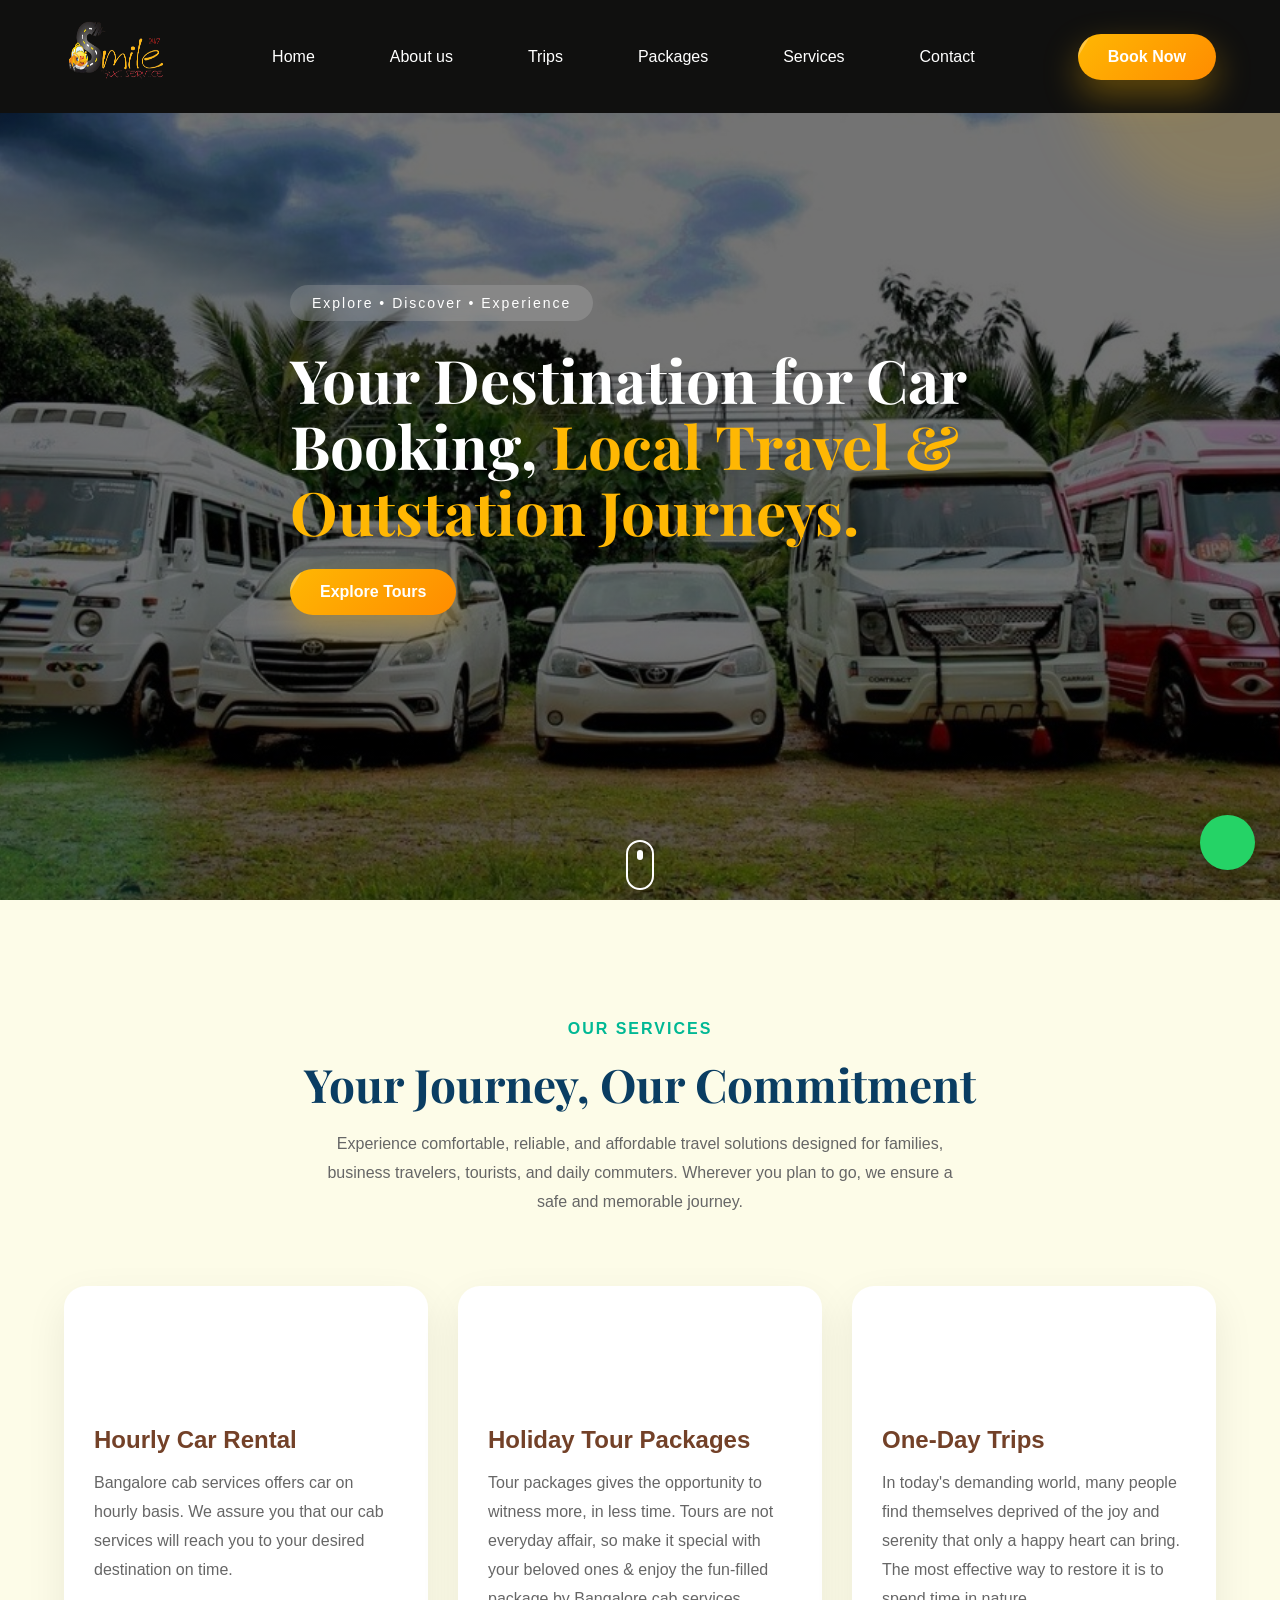
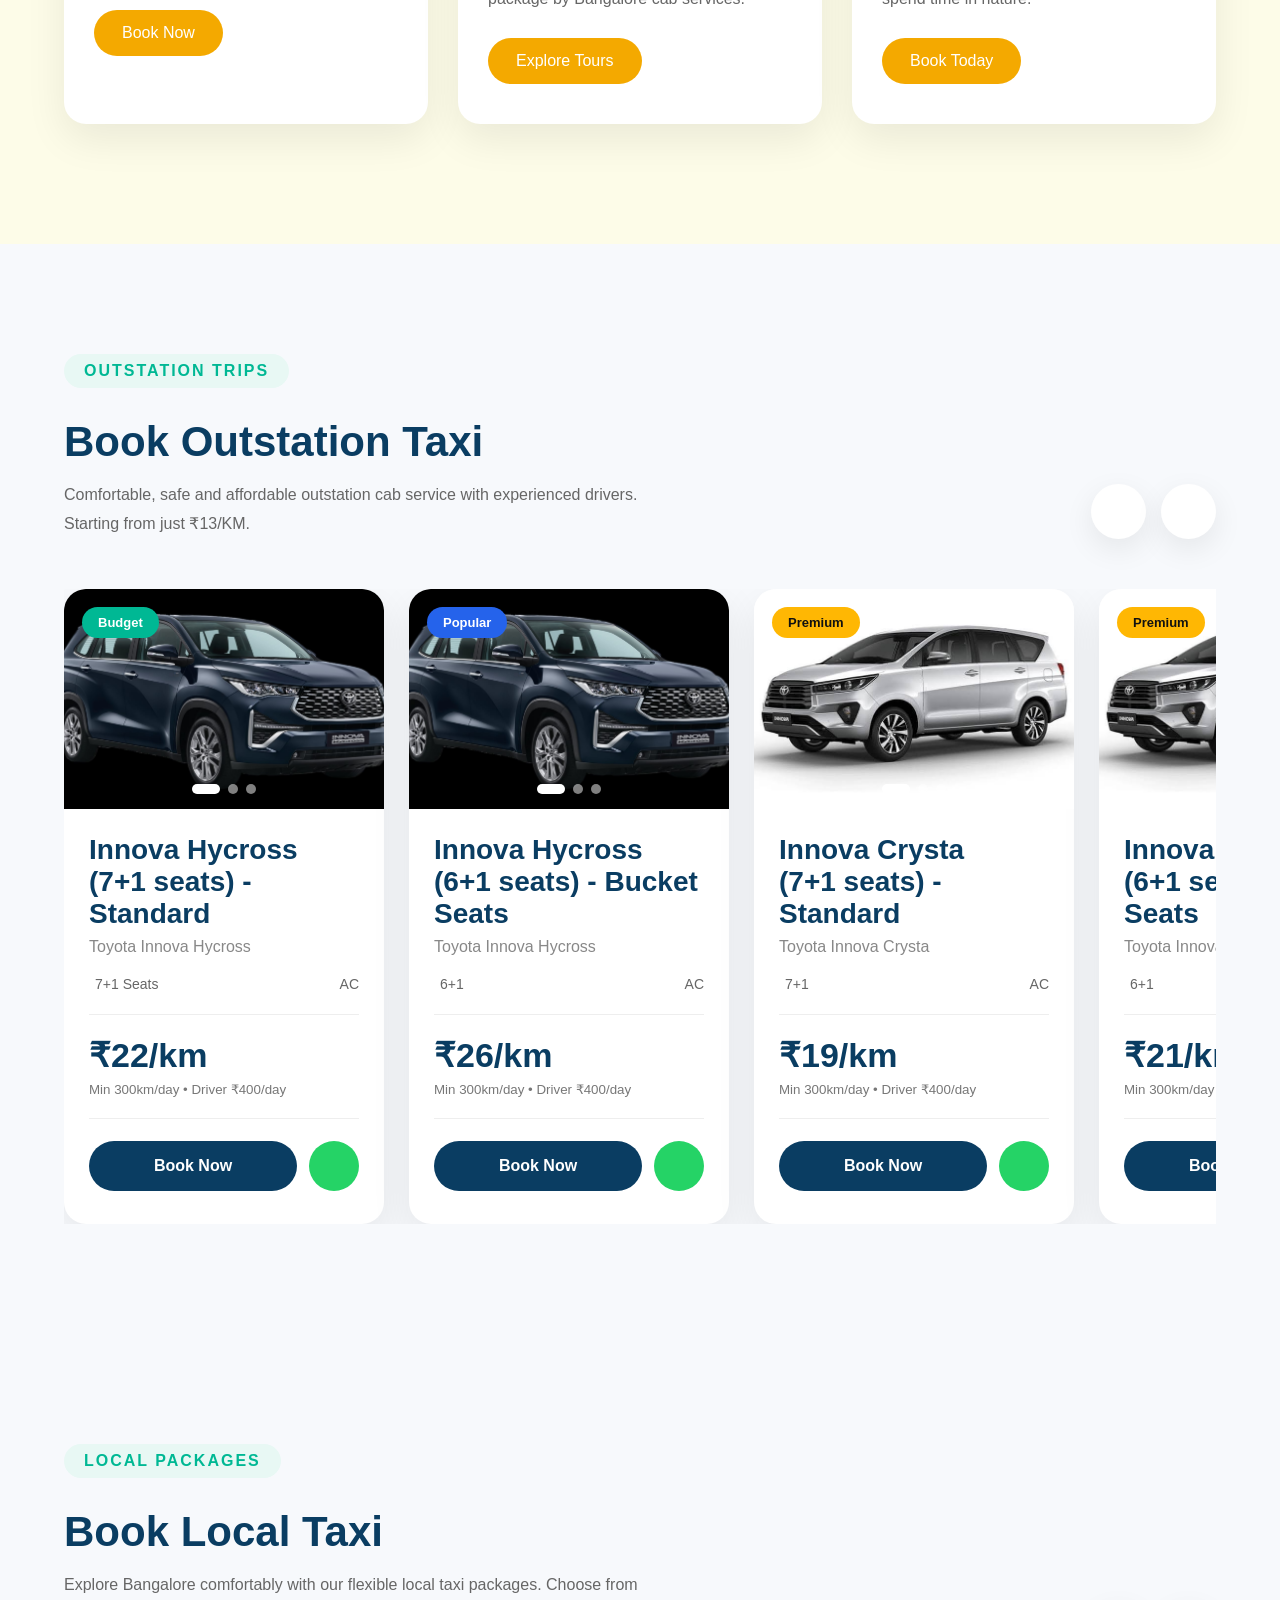
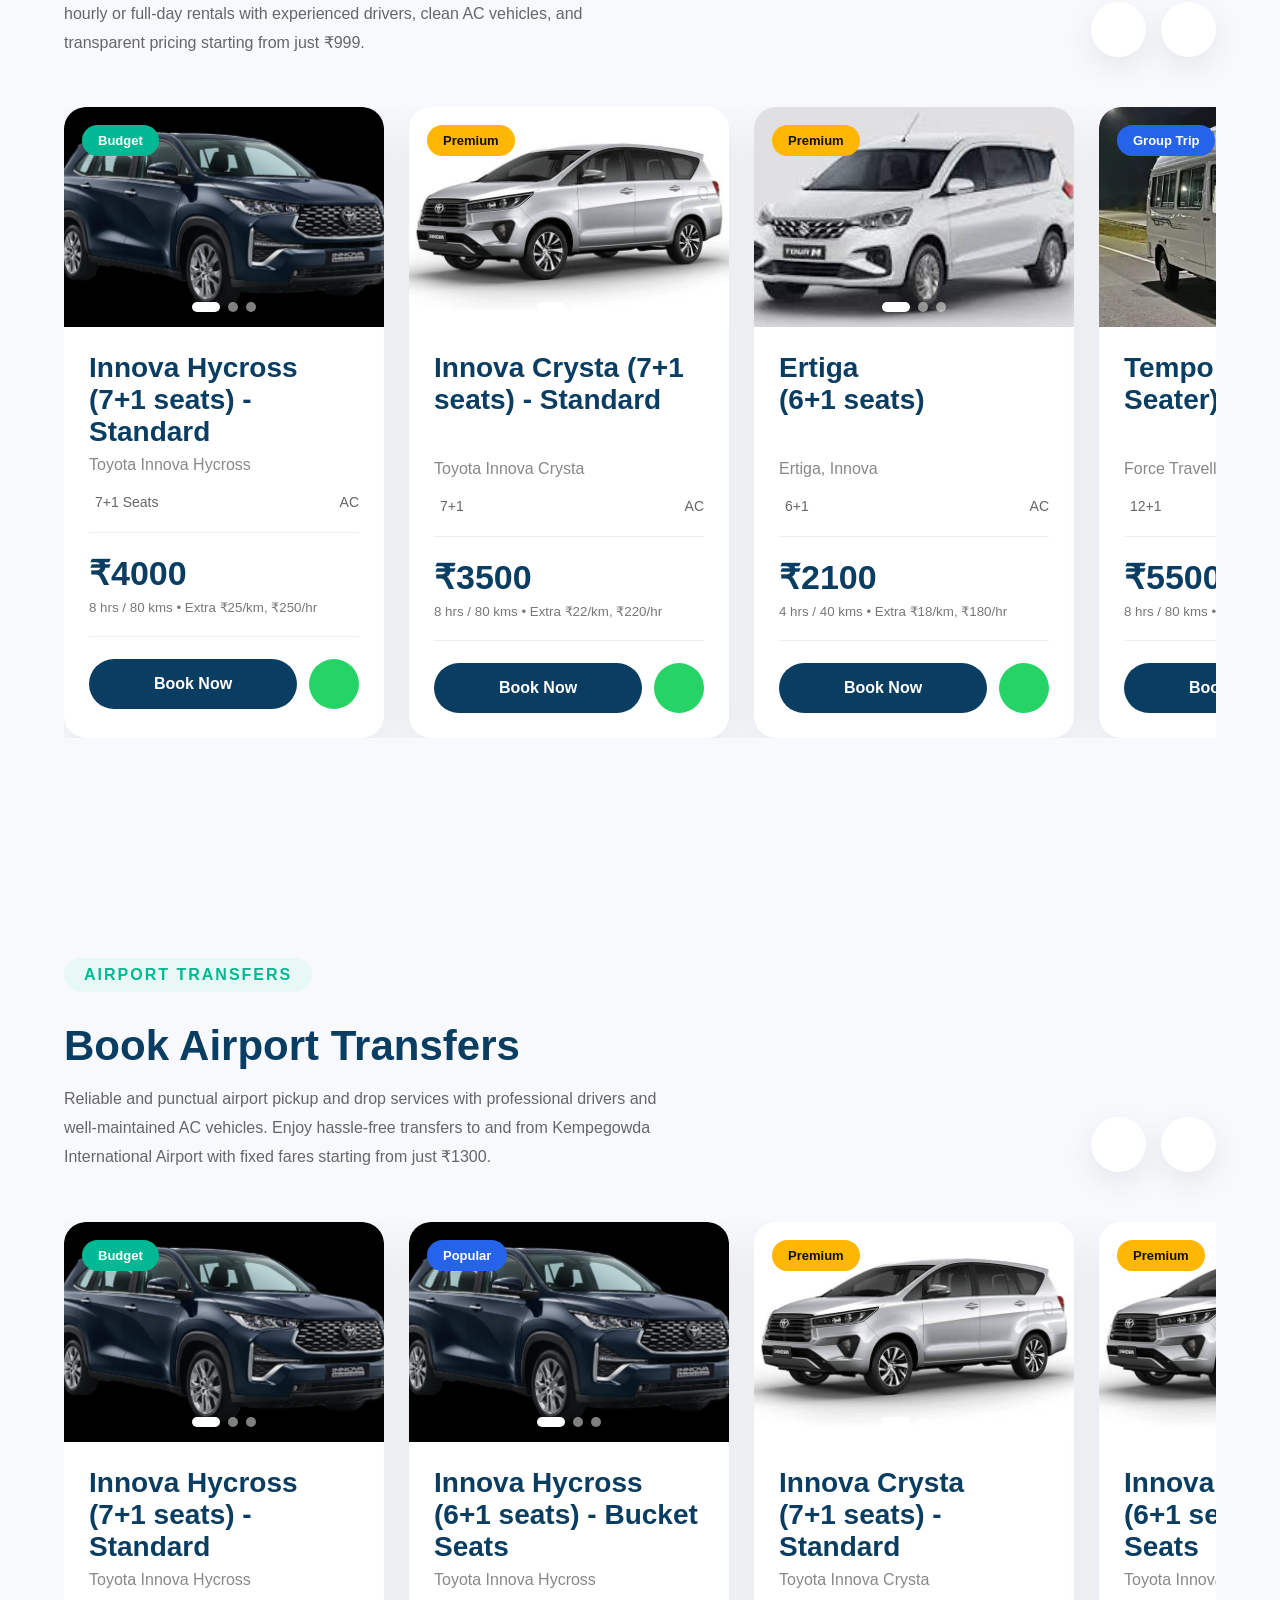
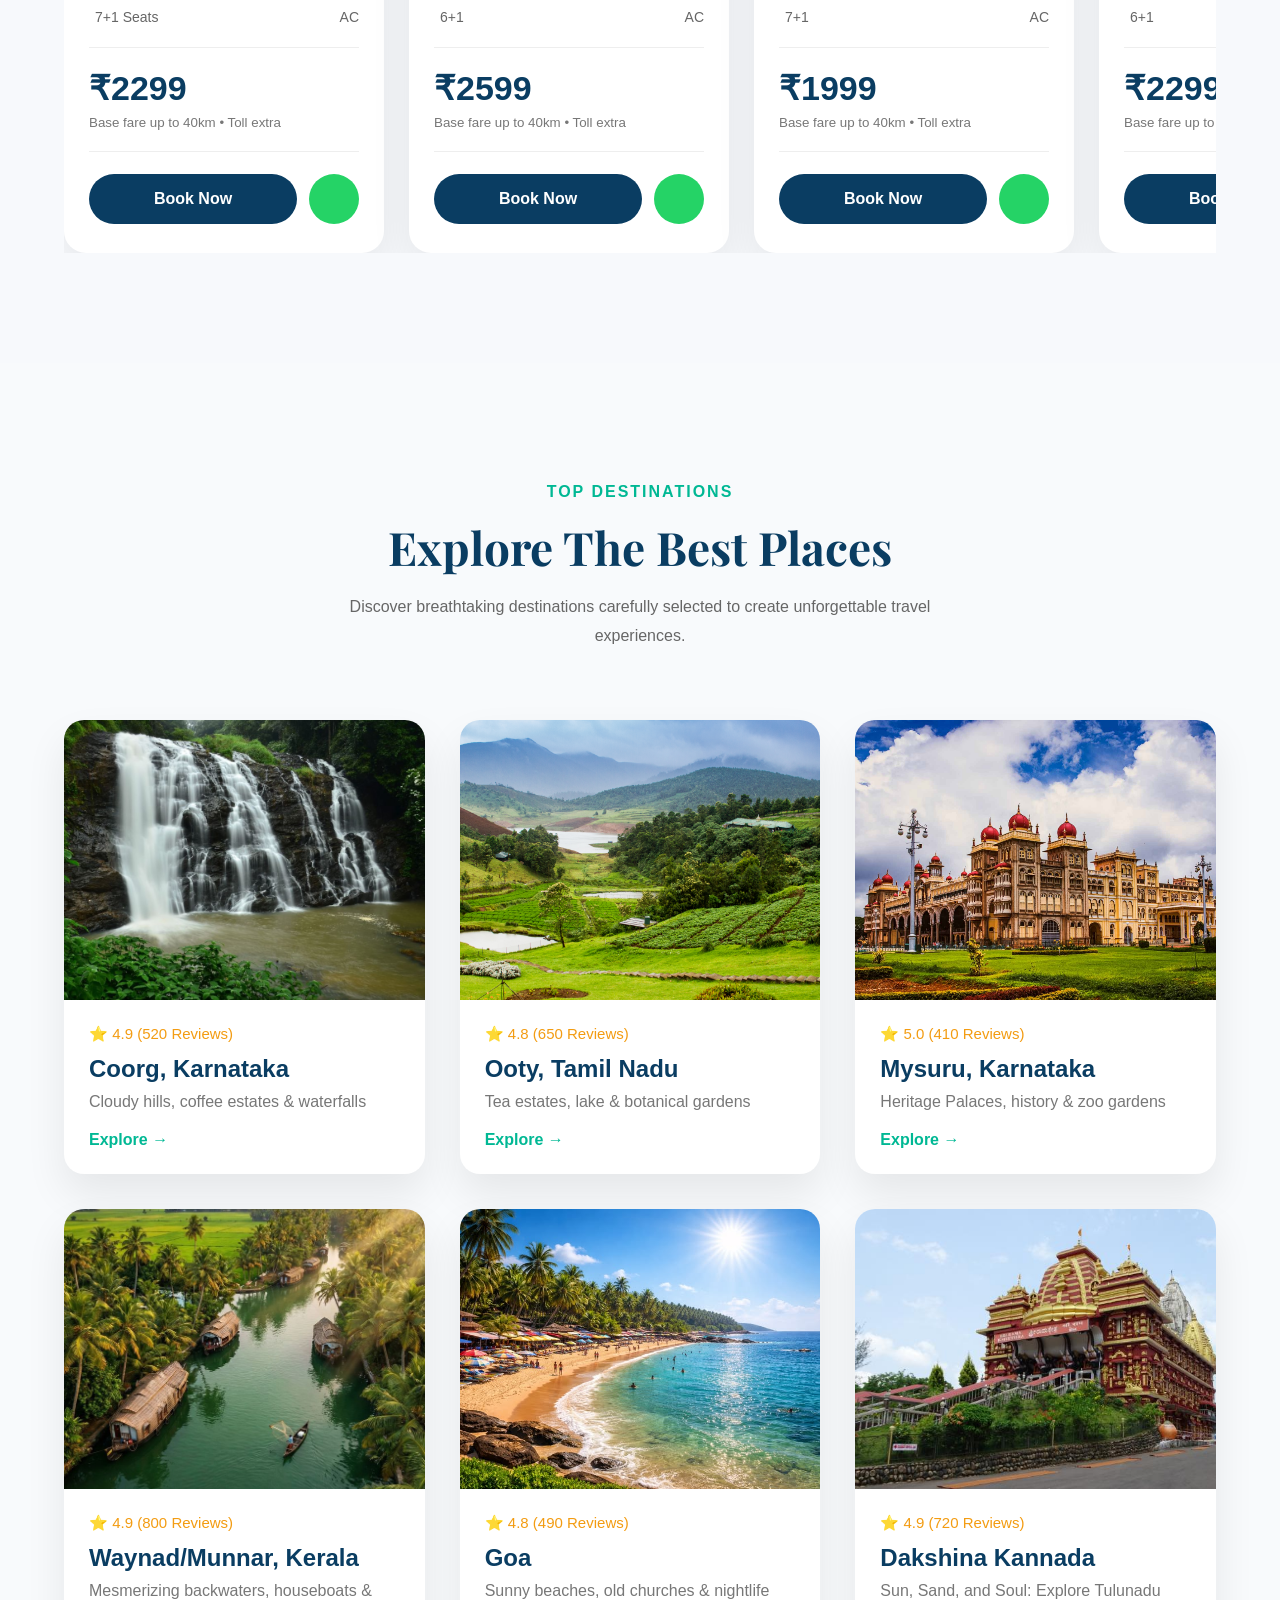
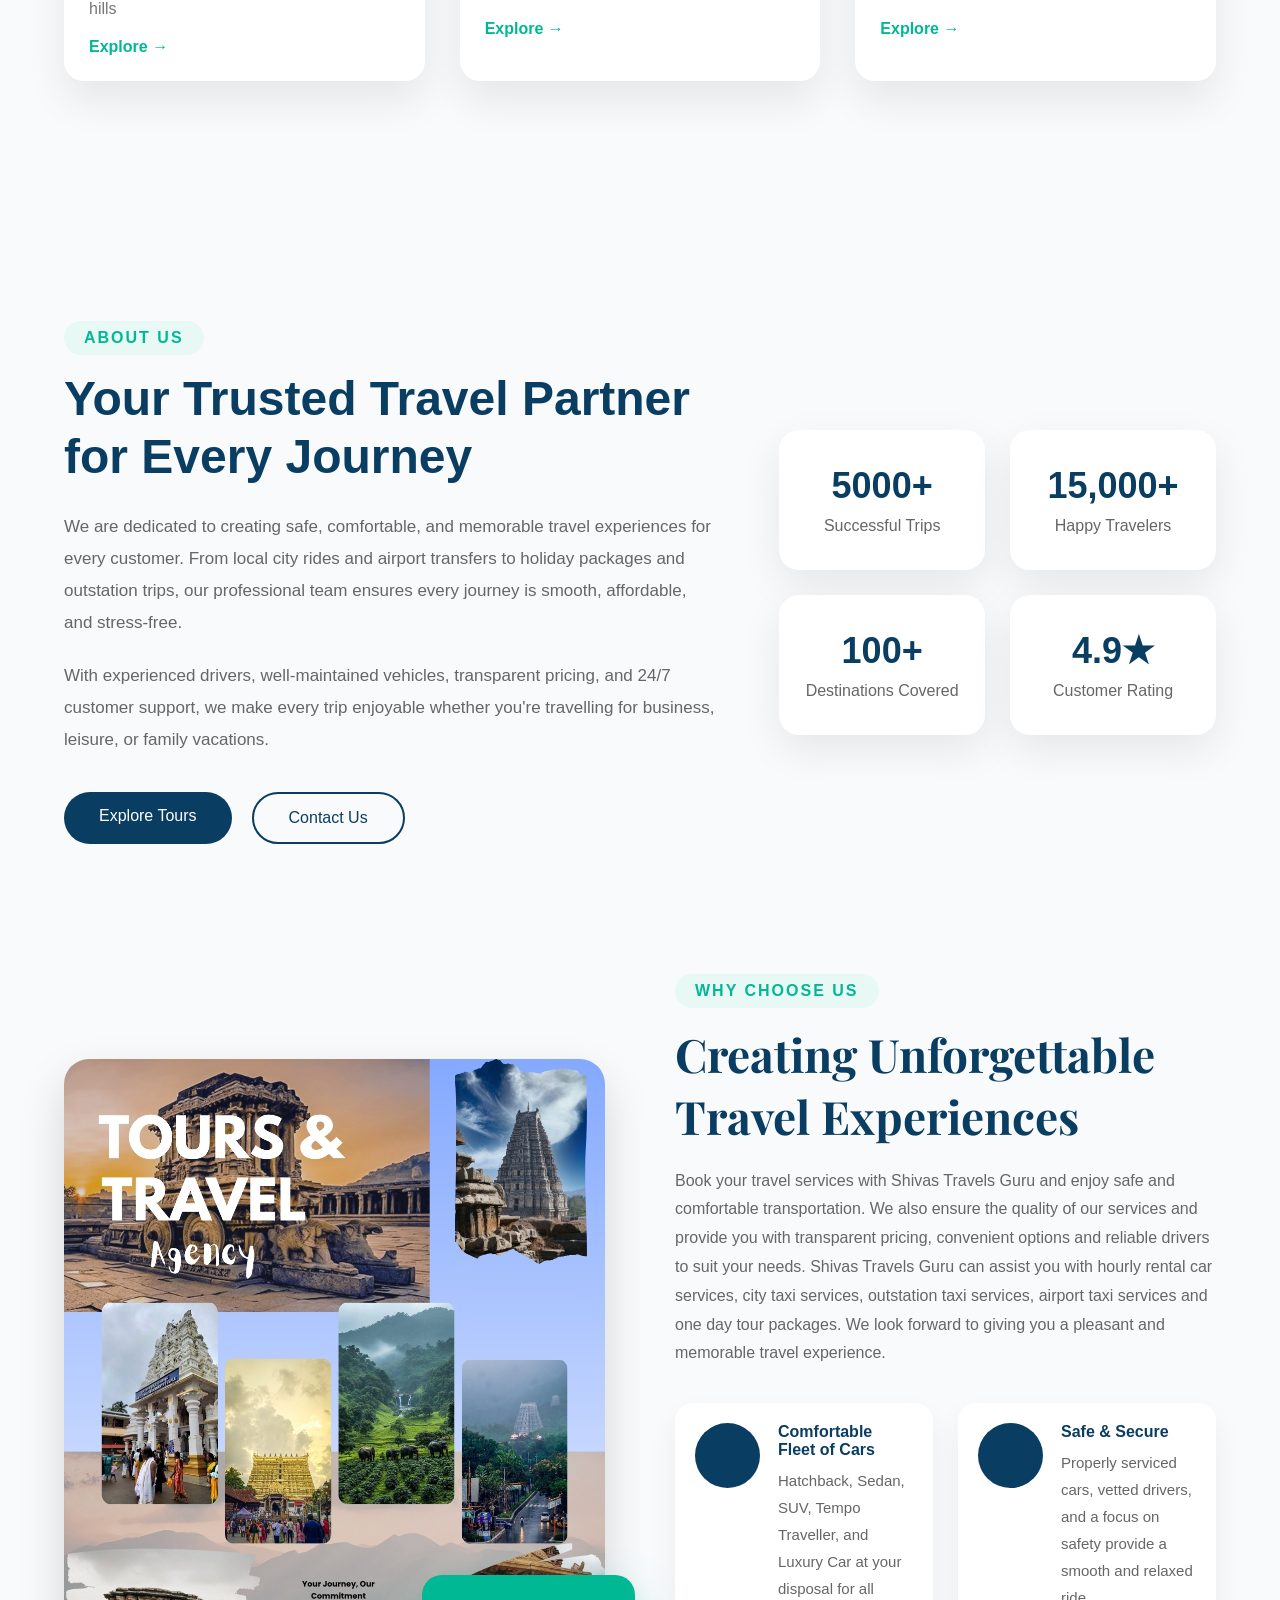
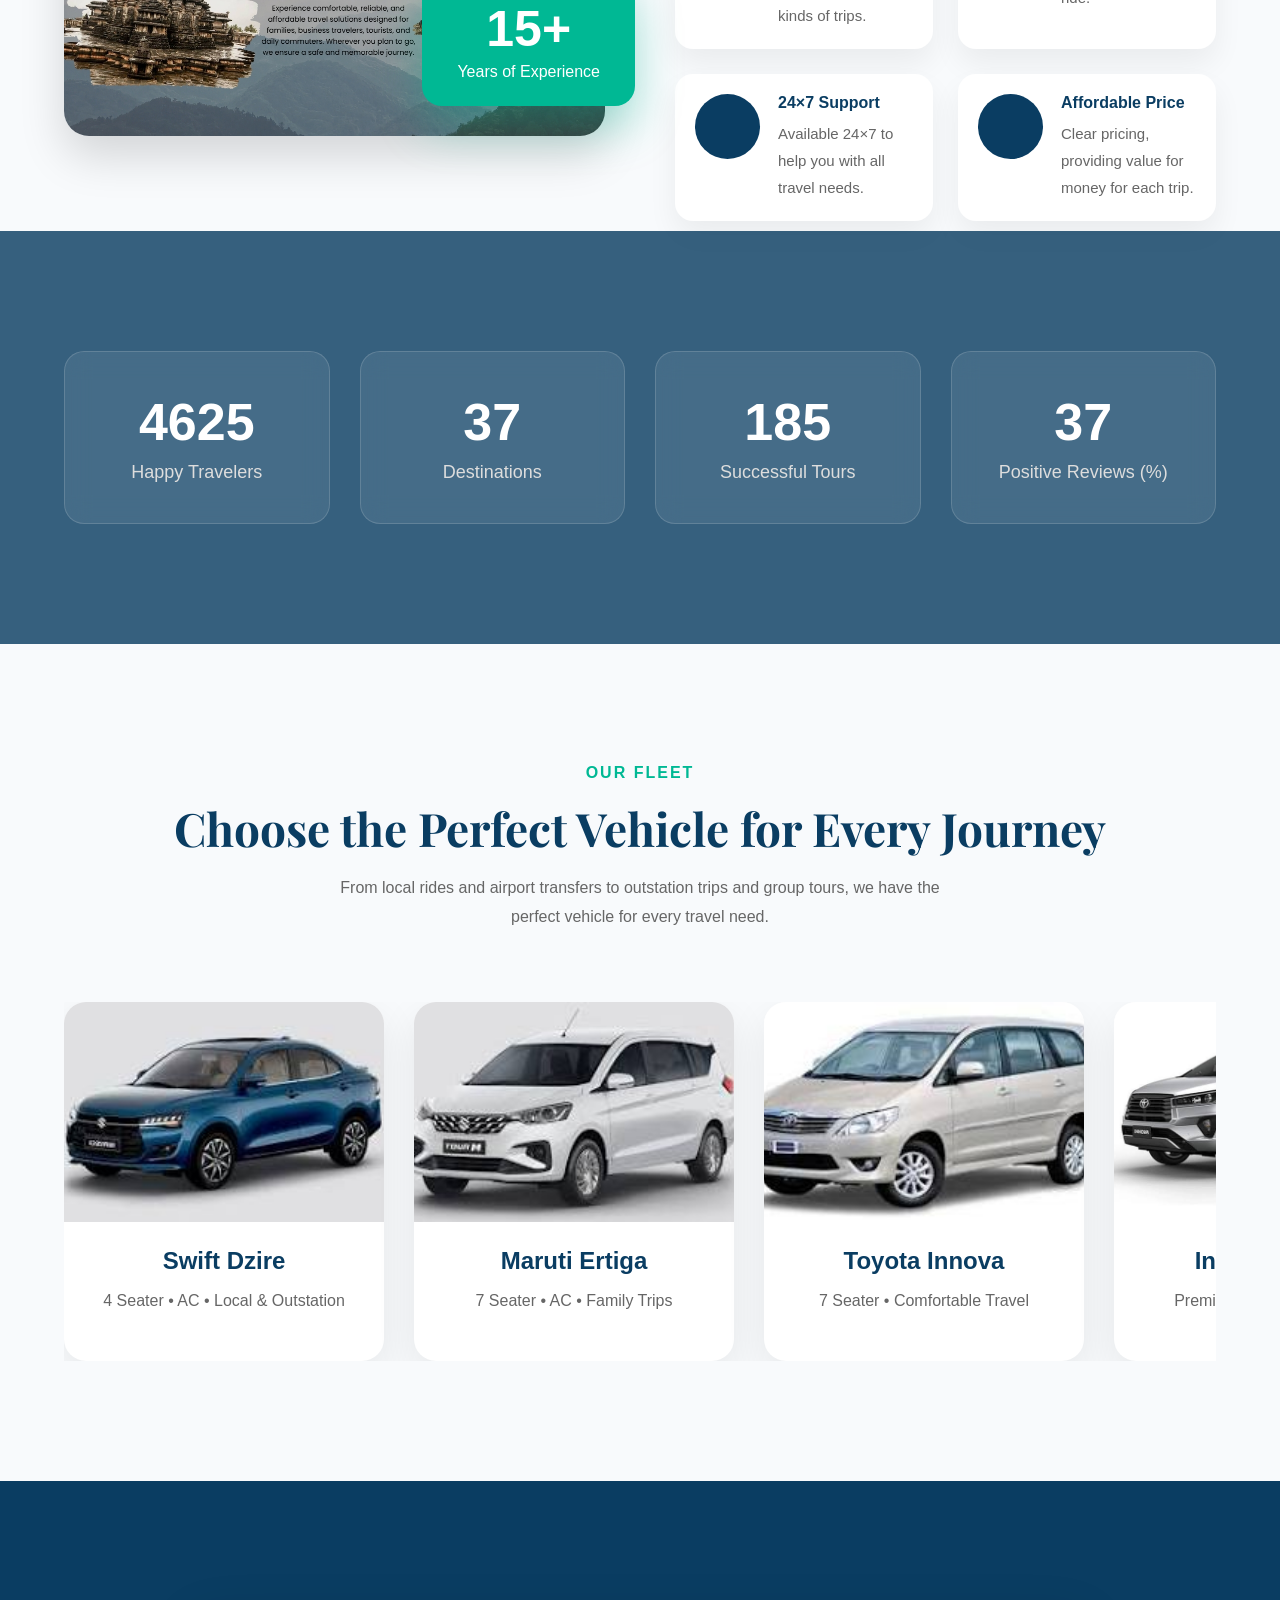
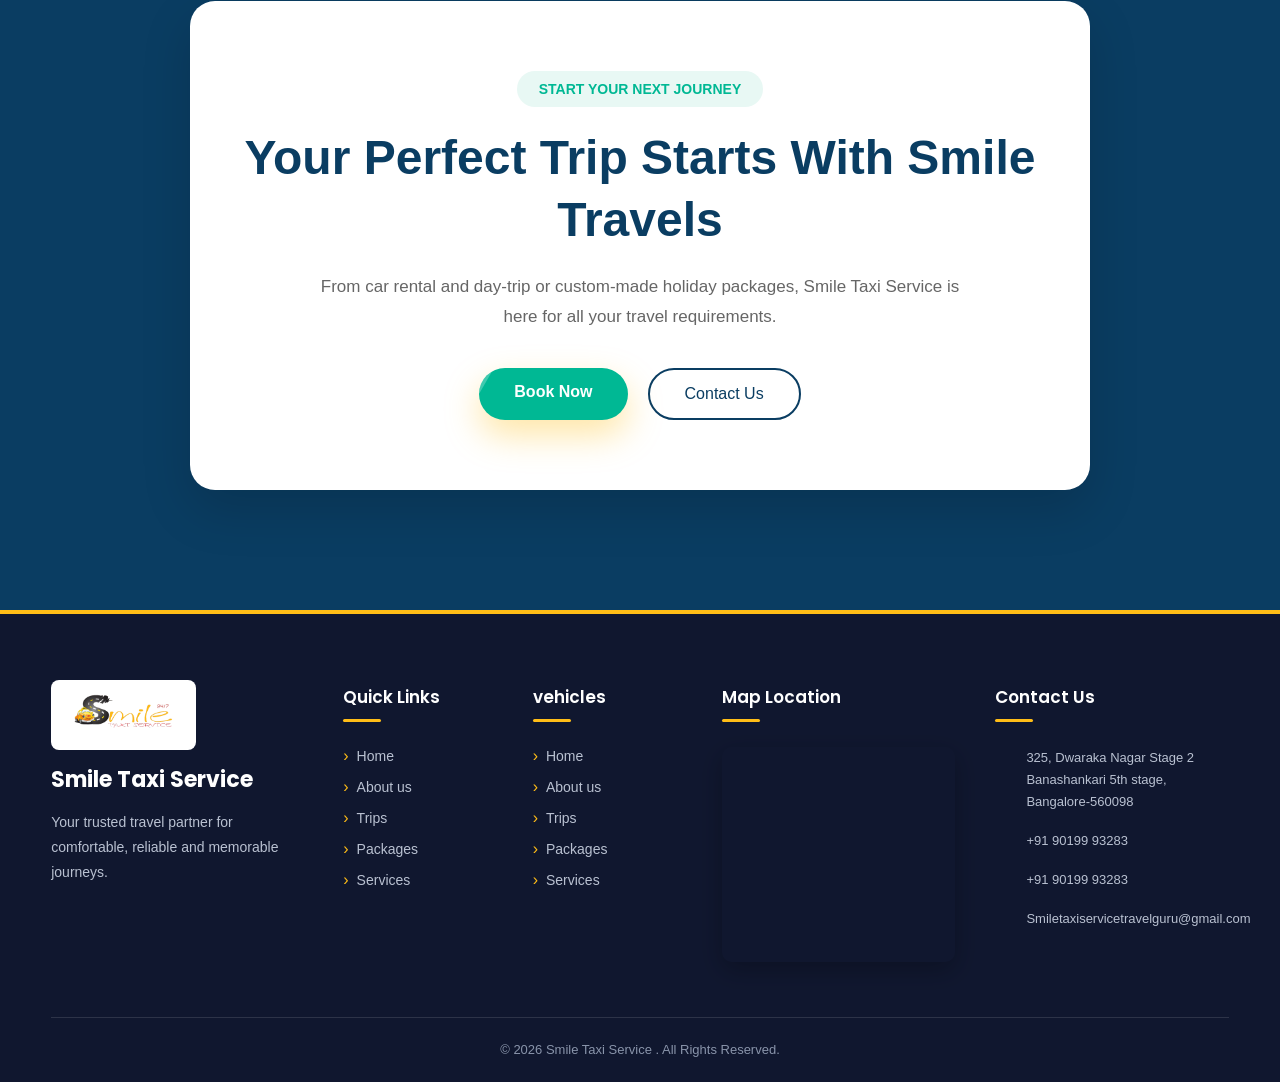
==== commit ef73c10c: "navbar updated" ====
--- a/index.html
+++ b/index.html
@@ -35,7 +35,7 @@
 
 <body>
 
-    <!-- ================= HEADER ================= -->
+   
 
  <!-- ================= HEADER ================= -->
 
@@ -63,7 +63,7 @@
 
                     <li><a href="packages.html">Packages</a></li>
 
-                    <li><a href="index.html#services">Services</a></li>
+                    <li><a href="services.html">Services</a></li>
 
                     <li><a href="index.html#contact">Contact</a></li>
 
@@ -71,11 +71,12 @@
 
             </nav>
 
-            <a href="#" class="btn">Book Now</a>
+            <a href="quote.html" class="btn">Book Now</a>
 
             <div class="menu-btn">
                 <i class="fa-solid fa-bars"></i>
             </div>
+
 
         </div>
 
@@ -171,7 +172,7 @@
                     cab services will reach you to your desired destination on time.
                 </p>
 
-                <a href="#" class="service-btn">
+                <a href="q" class="service-btn">
                     Book Now
                 </a>
 
@@ -3009,6 +3010,27 @@
 
             </div>
 
+             <div>
+
+                <h3>vehicles</h3>
+
+                <ul>
+
+                    <li><a href="index.html">Home</a></li>
+
+                    <li><a href="index.html#about">About us</a></li>
+
+                    <li><a href="trips.html">Trips</a></li>
+
+                    <li><a href="packages.html">Packages</a></li>
+
+                    <li><a href="index.html#services">Services</a></li>
+
+
+                </ul>
+
+            </div>
+
             <div>
 
                 <h3>Map Location</h3>
--- a/assets/css/style.css
+++ b/assets/css/style.css
@@ -116,11 +116,11 @@
     width:100%;
     z-index:999;
     transition:.4s;
-    background:#F5EFD6;
+    background:#10100f;
 }
 
 .header.sticky{
-    background:#F5EFD6;
+    background:#10100f;
     backdrop-filter:blur(15px);
     box-shadow:0 10px 30px rgba(0,0,0,.15);
 }
@@ -155,8 +155,8 @@
 }
 
 .logo-icon{
-    width:95px;
-    height:95px;
+    width:105px;
+    height:105px;
 }
 
 .logo-text{
@@ -207,7 +207,7 @@
 }
 
 .nav-menu a{
-    color:#0d0c0c;
+    color:#fff;
     font-weight:500;
     position:relative;
     transition:.3s;
@@ -1297,95 +1297,569 @@
 }
 
 }
-
-/*==============================
-FOOTER
-==============================*/
-
-.footer{
-    background: #F5EFD6;
-    color:#151414;
-    padding:100px 0 30px;
-}
-
-.footer-grid{
-    display:grid;
-    grid-template-columns:2fr 1fr 2fr 1.8fr;
-    gap:50px;
-}
-
-.footer h2,
-.footer h3{
-    margin-bottom:20px;
-}
-
-.footer p{
-    line-height:1.8;
-    color:#0a0909;
-}
-
-.footer ul{
-    list-style:none;
-    padding:0;
-}
-
-.footer ul li{
-    margin-bottom:15px;
-    color:#0a0909;
-}
-
-.footer ul li a{
-    color:#080808;
-    transition:.3s;
-}
-
-.footer ul li a:hover{
-    color:#00B894;
-}
-
-.footer-contact p a{
-    color:#0b0c0c;
-    text-decoration:none;
-    transition:.3s;
-}
-
-.footer-contact p a:hover{
-    color:#00B894;
-}
-
-.footer-contact i{
-    color:#00B894;
-}
-
-.social-icons{
-    display:flex;
-    gap:15px;
-    margin-top:25px;
-}
-
-.social-icons a{
-    width:45px;
-    height:45px;
-    border-radius:50%;
-    background:#00B894;
-    display:flex;
-    align-items:center;
-    justify-content:center;
-    color:#fff;
-    transition:.3s;
-}
-
-.social-icons a:hover{
-    background:#FFB703;
-    transform:translateY(-5px);
-}
-
-.footer-bottom{
-    border-top:1px solid rgba(255,255,255,.1);
-    margin-top:50px;
-    padding-top:20px;
-    text-align:center;
-    color:#bbb;
+/* =========================================================
+   SMILE TAXI SERVICE — FOOTER
+========================================================= */
+
+.footer {
+    width: 100%;
+    background: #10172f;
+    color: #ffffff;
+    padding: 70px 0 0;
+    position: relative;
+    overflow: hidden;
+}
+
+/* subtle yellow top line */
+.footer::before {
+    content: "";
+    position: absolute;
+    top: 0;
+    left: 0;
+    width: 100%;
+    height: 4px;
+    background: #ffbd17;
+}
+
+
+/* =========================================================
+   CONTAINER
+========================================================= */
+
+.footer .container {
+    width: min(1250px, 92%);
+    margin: 0 auto;
+}
+
+
+/* =========================================================
+   FOOTER GRID
+========================================================= */
+
+.footer-grid {
+    display: grid;
+
+    /*
+       About
+       Quick Links
+       Vehicles
+       Map
+       Contact
+    */
+    grid-template-columns:
+        1.35fr
+        0.8fr
+        0.8fr
+        1.25fr
+        1.25fr;
+
+    gap: 40px;
+
+    padding-bottom: 55px;
+}
+
+
+/* =========================================================
+   ALL FOOTER HEADINGS
+========================================================= */
+
+.footer h2 {
+    font-family: "Poppins", sans-serif;
+    font-size: 22px;
+    font-weight: 700;
+    color: #ffffff;
+    margin: 15px 0 14px;
+}
+
+.footer h3 {
+    position: relative;
+
+    font-family: "Poppins", sans-serif;
+    font-size: 17px;
+    font-weight: 600;
+
+    color: #ffffff;
+
+    margin: 4px 0 25px;
+
+    padding-bottom: 12px;
+}
+
+/* small yellow line under heading */
+
+.footer h3::after {
+    content: "";
+
+    position: absolute;
+
+    left: 0;
+    bottom: 0;
+
+    width: 38px;
+    height: 3px;
+
+    background: #ffbd17;
+
+    border-radius: 5px;
+}
+
+
+/* =========================================================
+   FOOTER ABOUT
+========================================================= */
+
+.footer-about {
+    padding-right: 15px;
+}
+
+/* Logo */
+
+.footer-about .logo {
+    display: inline-flex;
+    align-items: center;
+
+    width: 145px;
+    height: 70px;
+
+    background: #ffffff;
+
+    border-radius: 8px;
+
+    padding: 5px 10px;
+
+    margin-bottom: 5px;
+
+    overflow: hidden;
+}
+
+.footer-about .logo img {
+    width: 100%;
+    height: 100%;
+
+    object-fit: contain;
+
+    display: block;
+}
+
+
+/* About title */
+
+.footer-about h2 {
+    margin-top: 8px;
+}
+
+
+/* About paragraph */
+
+.footer-about p {
+    max-width: 270px;
+
+    color: #b9c1d1;
+
+    font-size: 14px;
+    line-height: 1.8;
+
+    margin: 0;
+}
+
+
+/* =========================================================
+   FOOTER LISTS
+========================================================= */
+
+.footer ul {
+    list-style: none;
+
+    padding: 0;
+    margin: 0;
+}
+
+.footer ul li {
+    margin-bottom: 13px;
+}
+
+
+/* Links */
+
+.footer ul li a {
+    color: #b9c1d1;
+
+    font-size: 14px;
+
+    text-decoration: none;
+
+    transition:
+        color 0.3s ease,
+        padding-left 0.3s ease;
+}
+
+
+/* Link hover */
+
+.footer ul li a:hover {
+    color: #ffbd17;
+
+    padding-left: 5px;
+}
+
+
+/* =========================================================
+   VEHICLES
+========================================================= */
+
+.footer-grid > div:nth-child(3) ul li a::before {
+    content: "›";
+
+    color: #ffbd17;
+
+    margin-right: 8px;
+
+    font-size: 16px;
+}
+
+
+/* =========================================================
+   QUICK LINKS ICON
+========================================================= */
+
+.footer-grid > div:nth-child(2) ul li a::before {
+    content: "›";
+
+    color: #ffbd17;
+
+    margin-right: 8px;
+
+    font-size: 16px;
+}
+
+
+/* =========================================================
+   MAP
+========================================================= */
+
+.footer-grid > div:nth-child(4) {
+    min-width: 0;
+}
+
+.footer-grid > div:nth-child(4) iframe {
+    display: block;
+
+    width: 100%;
+    height: 215px;
+
+    border: 0;
+
+    border-radius: 10px;
+
+    filter: grayscale(15%);
+
+    box-shadow:
+        0 8px 25px rgba(0, 0, 0, 0.25);
+}
+
+
+/* =========================================================
+   CONTACT SECTION
+========================================================= */
+
+.footer-contact {
+    min-width: 0;
+}
+
+
+/* Contact paragraphs */
+
+.footer-contact p {
+    display: flex;
+
+    align-items: flex-start;
+
+    gap: 12px;
+
+    margin: 0 0 17px;
+
+    color: #b9c1d1;
+
+    font-size: 13px;
+
+    line-height: 1.7;
+}
+
+
+/* Contact icons */
+
+.footer-contact p > i {
+    flex-shrink: 0;
+
+    width: 19px;
+
+    color: #ffbd17;
+
+    font-size: 15px;
+
+    margin-top: 3px;
+
+    text-align: center;
+}
+
+
+/* Contact links */
+
+.footer-contact p a {
+    color: #b9c1d1;
+
+    text-decoration: none;
+
+    transition: color 0.3s ease;
+}
+
+
+/* Contact hover */
+
+.footer-contact p a:hover {
+    color: #ffbd17;
+}
+
+
+/* =========================================================
+   PHONE / WHATSAPP
+========================================================= */
+
+.footer-contact p:nth-of-type(2) a,
+.footer-contact p:nth-of-type(3) a {
+    font-weight: 500;
+}
+
+
+/* WhatsApp icon */
+
+.footer-contact p:nth-of-type(3) i {
+    color: #25d366;
+}
+
+
+/* =========================================================
+   FOOTER BOTTOM
+========================================================= */
+
+.footer-bottom {
+    border-top: 1px solid rgba(255, 255, 255, 0.12);
+
+    min-height: 65px;
+
+    display: flex;
+
+    align-items: center;
+
+    justify-content: center;
+
+    text-align: center;
+}
+
+.footer-bottom p {
+    margin: 0;
+
+    color: #8994aa;
+
+    font-size: 13px;
+
+    line-height: 1.6;
+}
+
+
+/* =========================================================
+   RESPONSIVE — 1100px
+========================================================= */
+
+@media (max-width: 1100px) {
+
+    .footer-grid {
+        grid-template-columns:
+            1.3fr
+            0.8fr
+            0.8fr;
+
+        gap: 35px;
+    }
+
+    /* Map gets its own row */
+
+    .footer-grid > div:nth-child(4) {
+        grid-column: 1 / 3;
+    }
+
+    /* Contact */
+
+    .footer-contact {
+        grid-column: 3;
+    }
+
+}
+
+
+/* =========================================================
+   RESPONSIVE — 800px
+========================================================= */
+
+@media (max-width: 800px) {
+
+    .footer {
+        padding-top: 55px;
+    }
+
+    .footer-grid {
+        grid-template-columns: 1fr 1fr;
+
+        gap: 40px 30px;
+    }
+
+    .footer-about {
+        grid-column: 1 / -1;
+    }
+
+    .footer-grid > div:nth-child(4) {
+        grid-column: 1 / -1;
+    }
+
+    .footer-contact {
+        grid-column: 1 / -1;
+    }
+
+    .footer-about p {
+        max-width: 450px;
+    }
+
+    .footer-grid > div:nth-child(4) iframe {
+        height: 250px;
+    }
+}
+
+
+/* =========================================================
+   RESPONSIVE — 600px
+========================================================= */
+
+@media (max-width: 600px) {
+
+    .footer {
+        padding-top: 50px;
+    }
+
+    .footer .container {
+        width: 90%;
+    }
+
+    .footer-grid {
+        grid-template-columns: 1fr;
+
+        gap: 32px;
+
+        padding-bottom: 40px;
+    }
+
+    .footer-about,
+    .footer-grid > div:nth-child(4),
+    .footer-contact {
+        grid-column: auto;
+    }
+
+    /* Logo */
+
+    .footer-about .logo {
+        width: 135px;
+        height: 65px;
+    }
+
+    /* About */
+
+    .footer-about h2 {
+        font-size: 20px;
+    }
+
+    .footer-about p {
+        max-width: 100%;
+
+        font-size: 13px;
+    }
+
+    /* Headings */
+
+    .footer h3 {
+        font-size: 16px;
+
+        margin-bottom: 20px;
+    }
+
+    /* Links */
+
+    .footer ul li {
+        margin-bottom: 12px;
+    }
+
+    .footer ul li a {
+        font-size: 13px;
+    }
+
+    /* Map */
+
+    .footer-grid > div:nth-child(4) iframe {
+        height: 230px;
+
+        border-radius: 8px;
+    }
+
+    /* Contact */
+
+    .footer-contact p {
+        font-size: 13px;
+
+        margin-bottom: 15px;
+    }
+
+    /* Bottom */
+
+    .footer-bottom {
+        min-height: 75px;
+
+        padding: 15px 0;
+    }
+
+    .footer-bottom p {
+        font-size: 11px;
+    }
+}
+
+
+/* =========================================================
+   VERY SMALL DEVICES
+========================================================= */
+
+@media (max-width: 380px) {
+
+    .footer {
+        padding-top: 45px;
+    }
+
+    .footer-about .logo {
+        width: 125px;
+        height: 60px;
+    }
+
+    .footer h2 {
+        font-size: 19px;
+    }
+
+    .footer h3 {
+        font-size: 15px;
+    }
+
+    .footer-contact p {
+        font-size: 12px;
+    }
+
+    .footer-grid > div:nth-child(4) iframe {
+        height: 210px;
+    }
 }
 
 /* Floating Buttons */
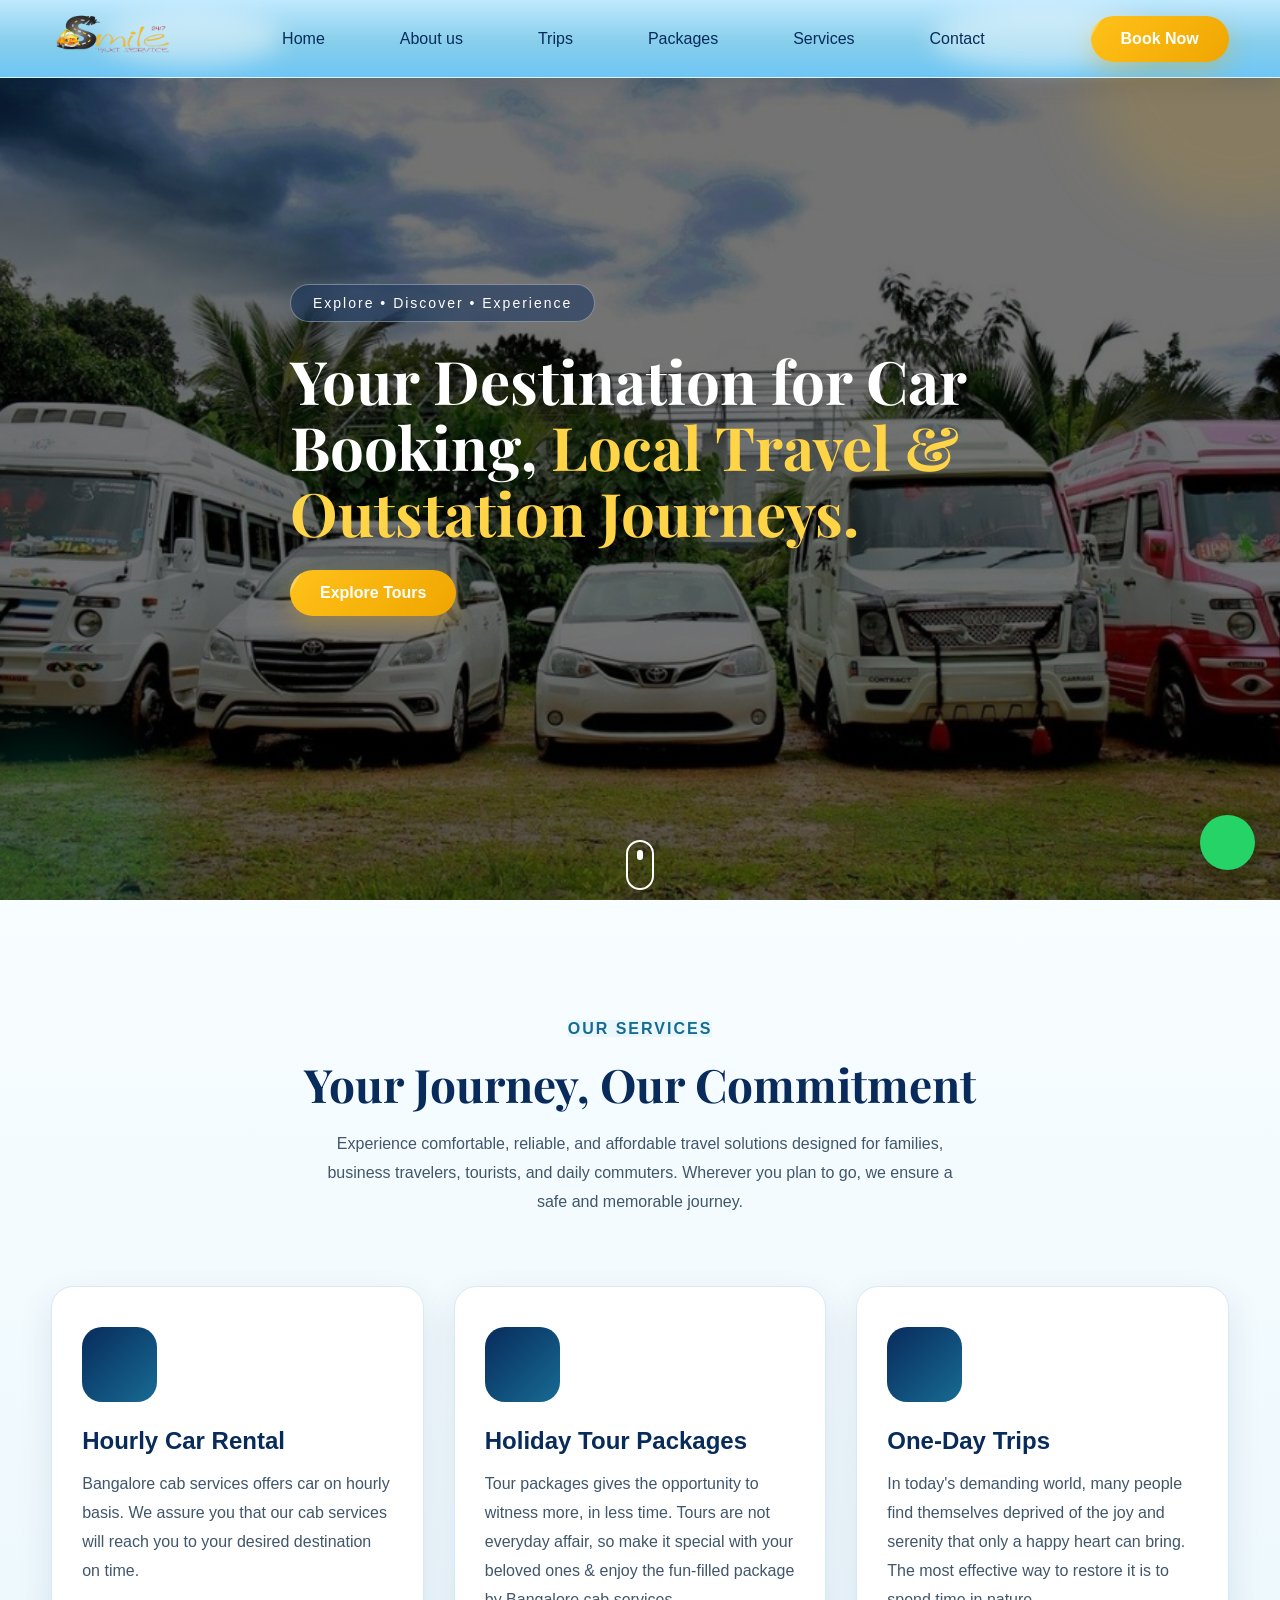
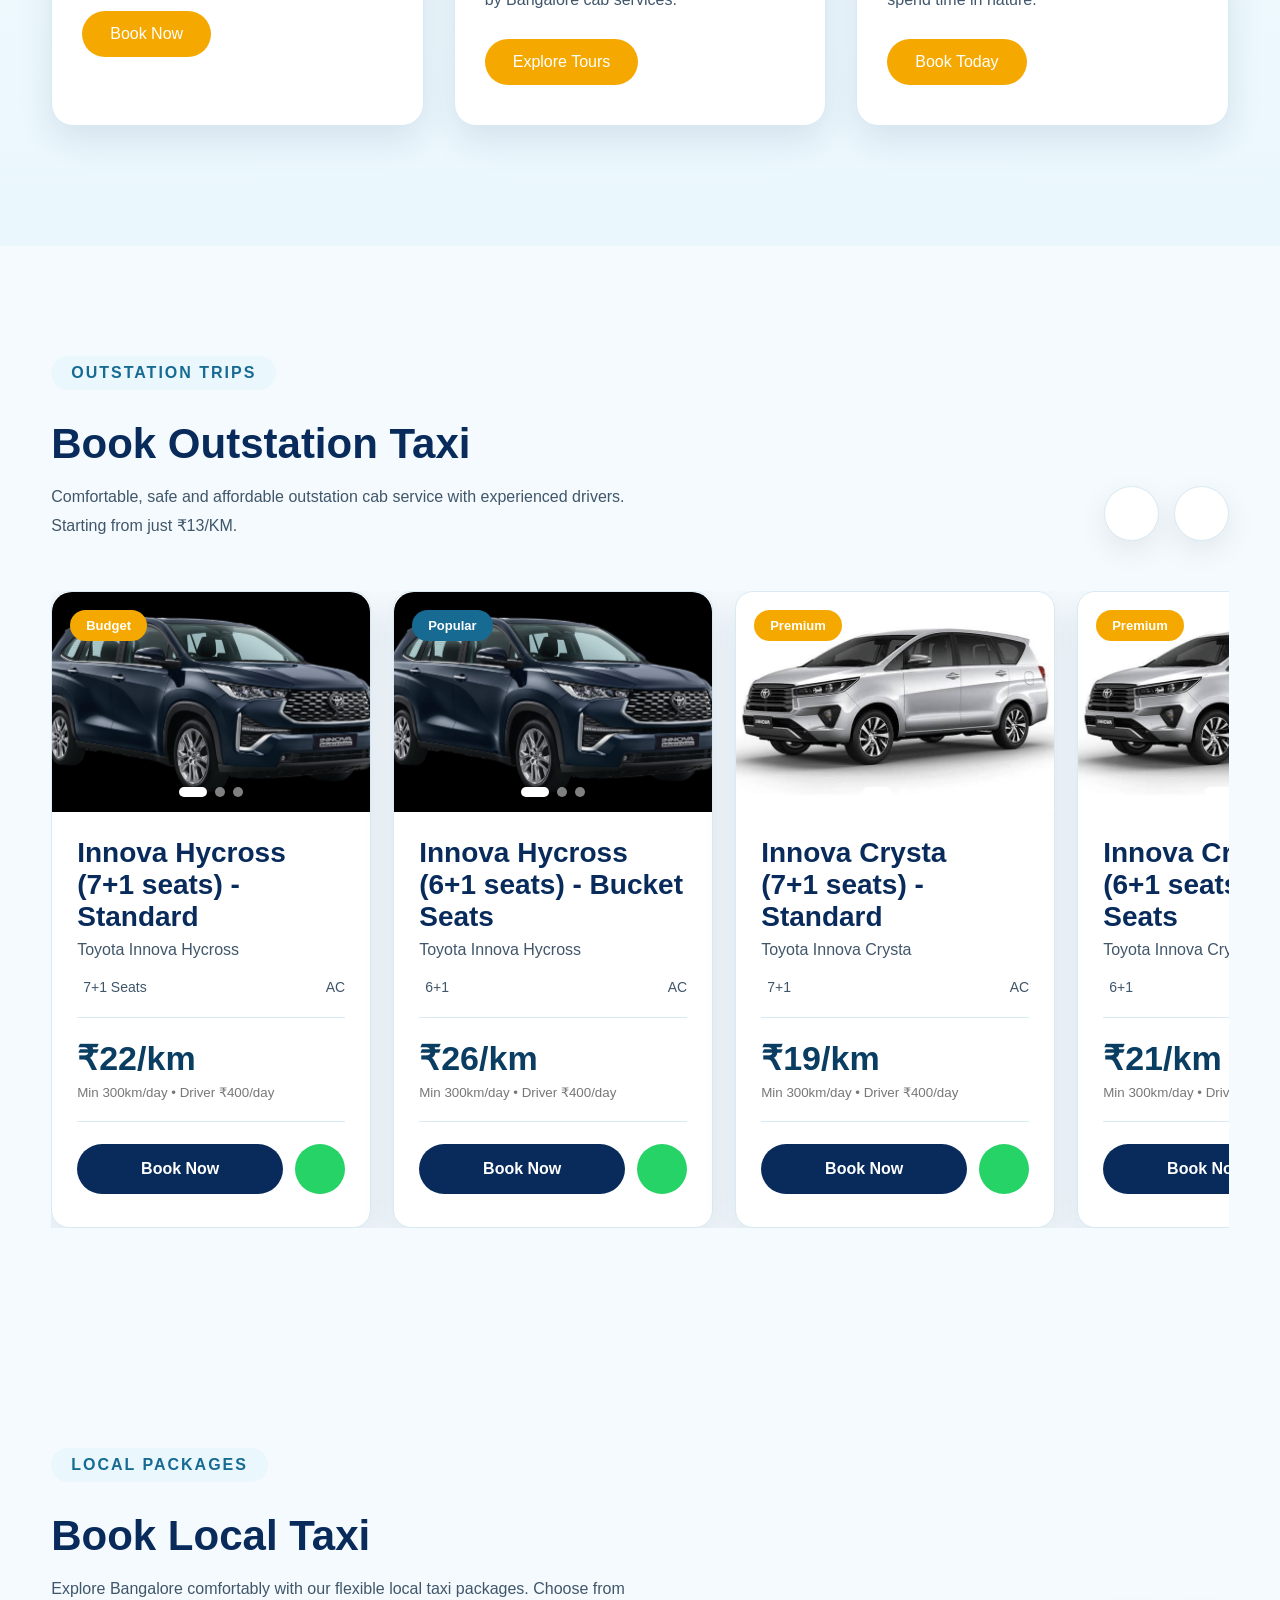
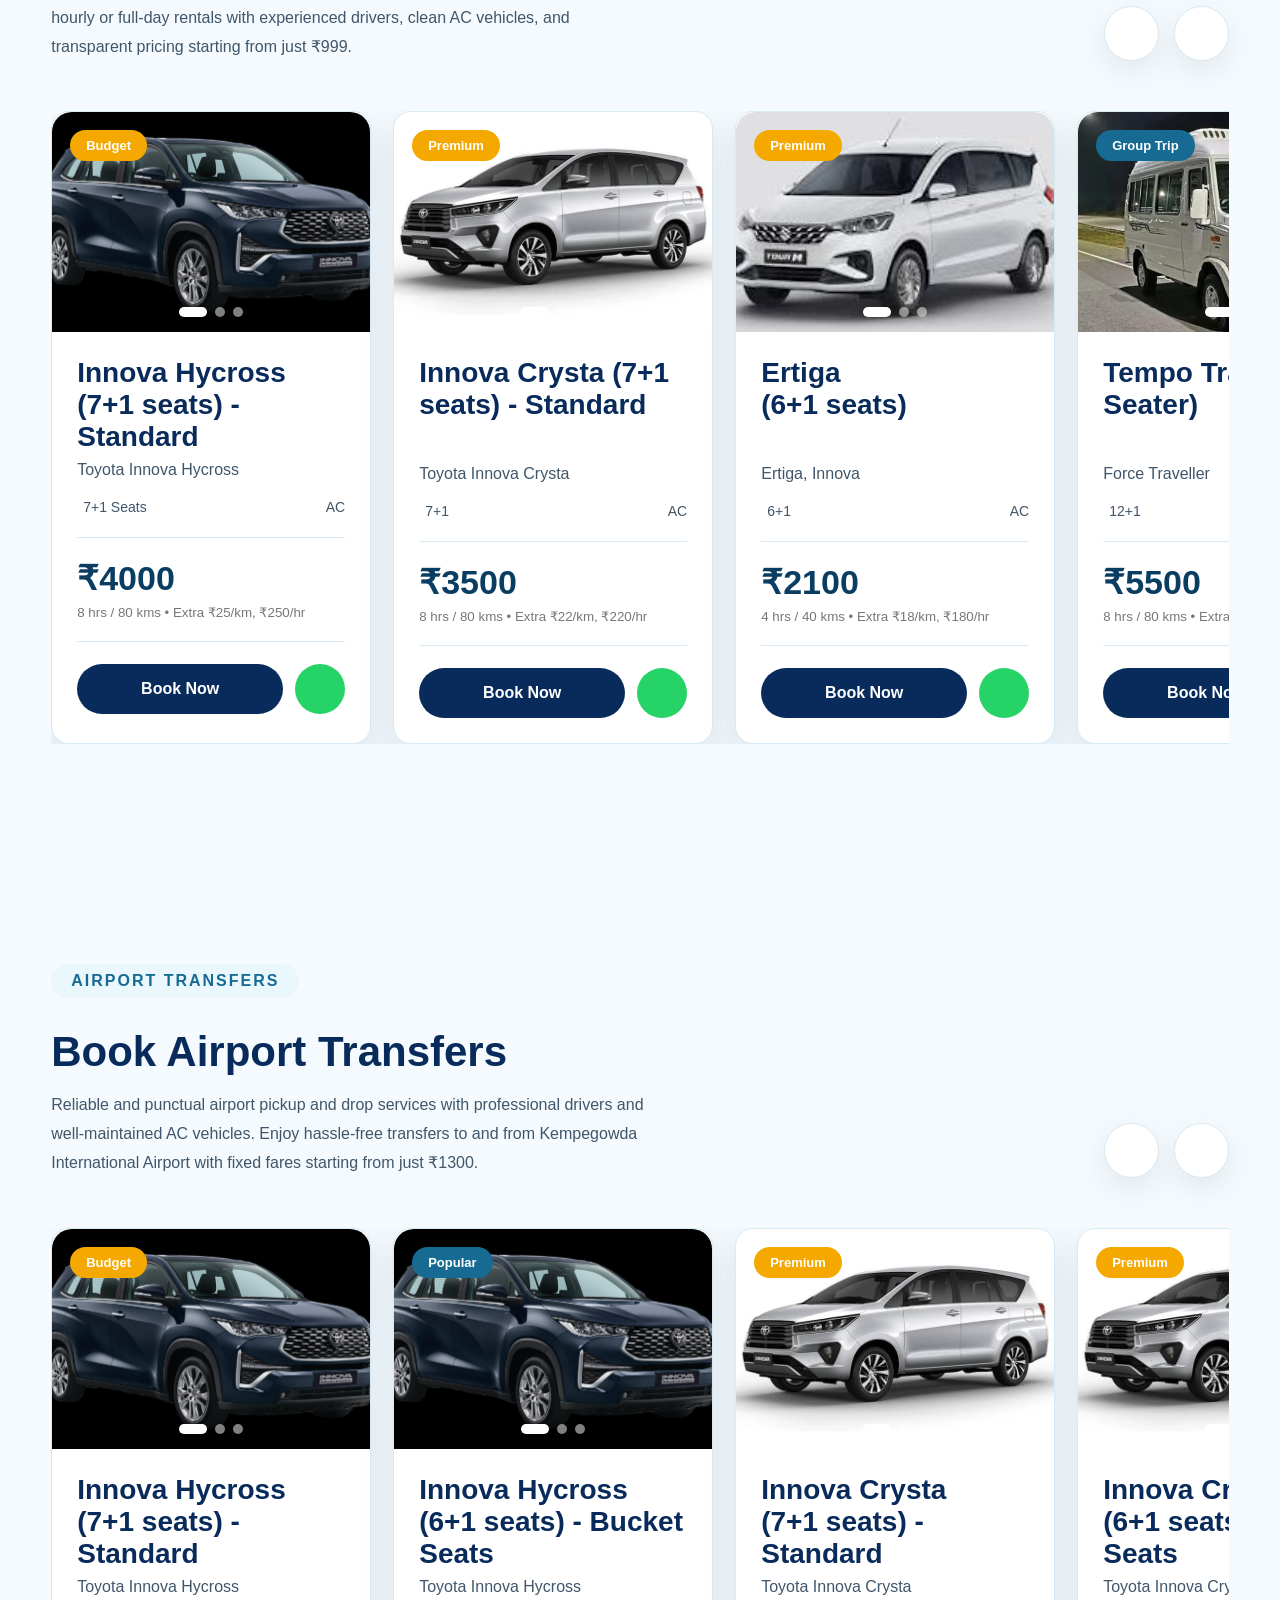
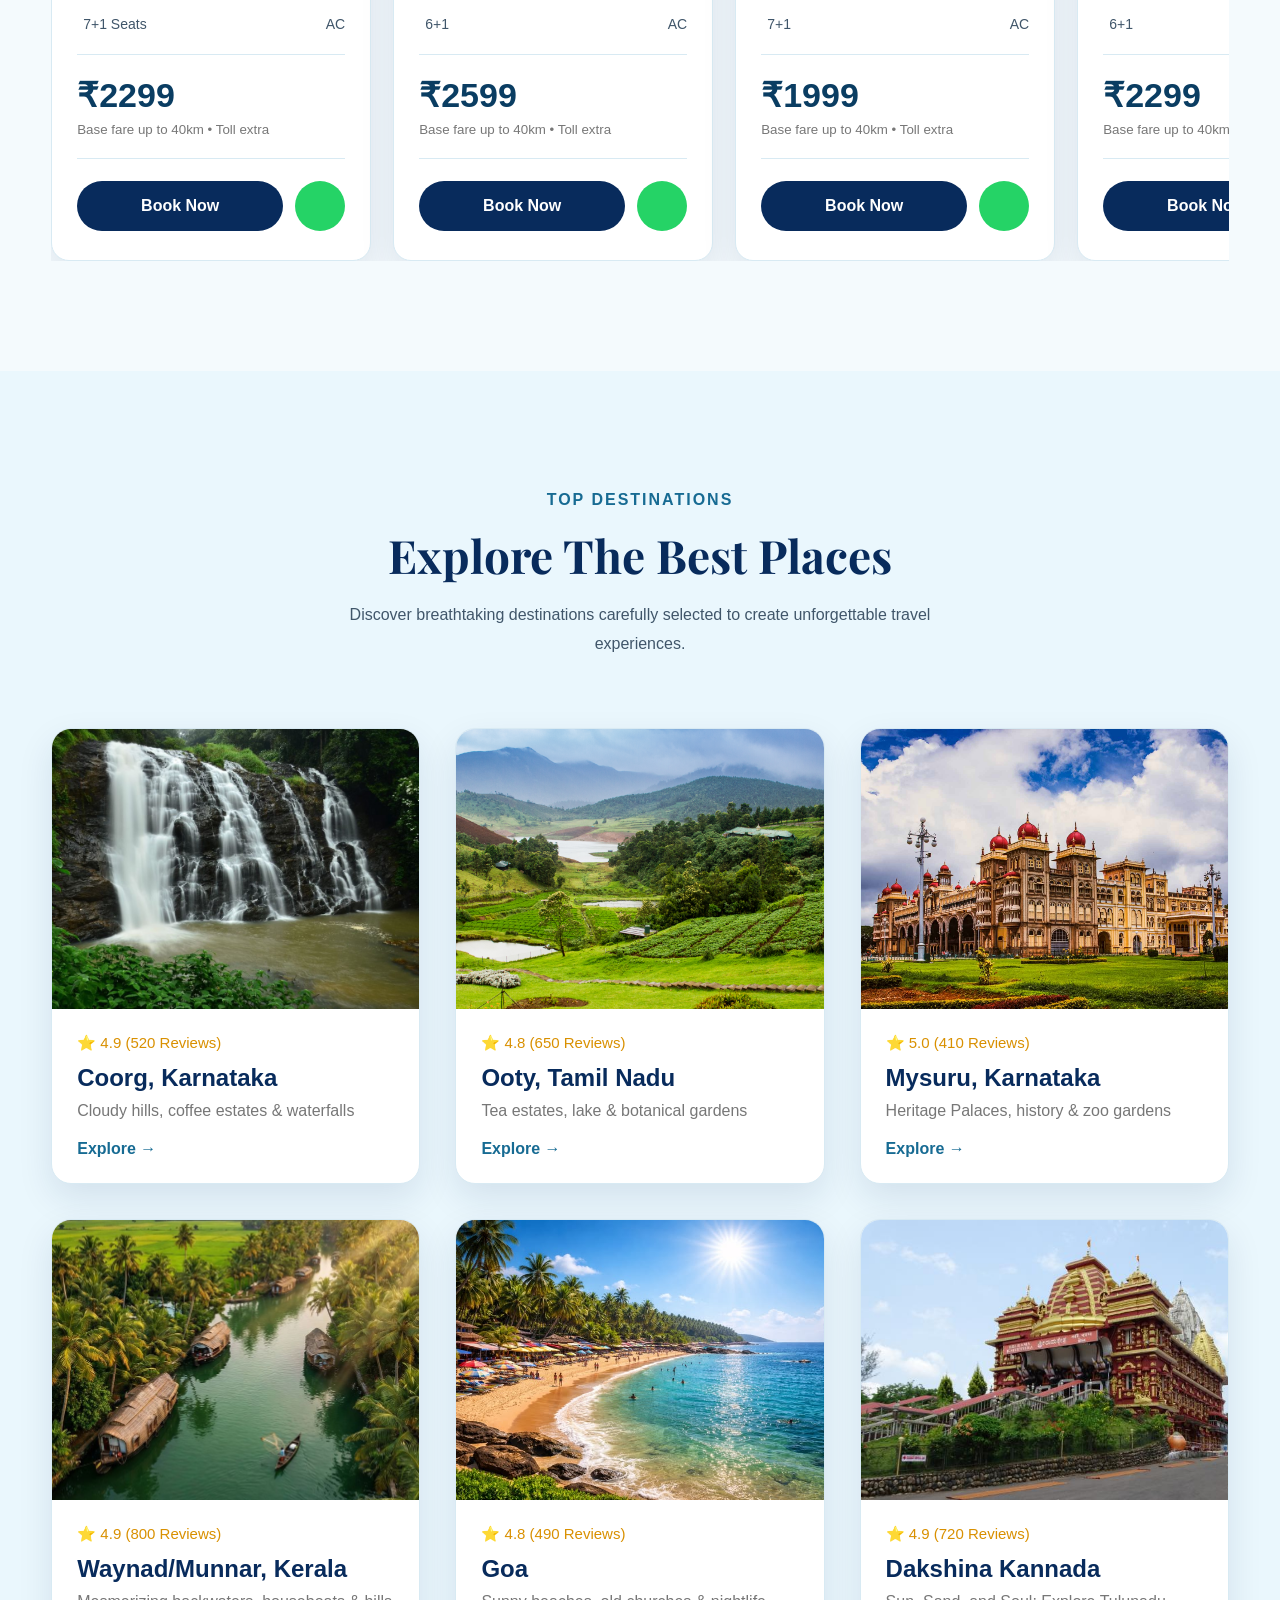
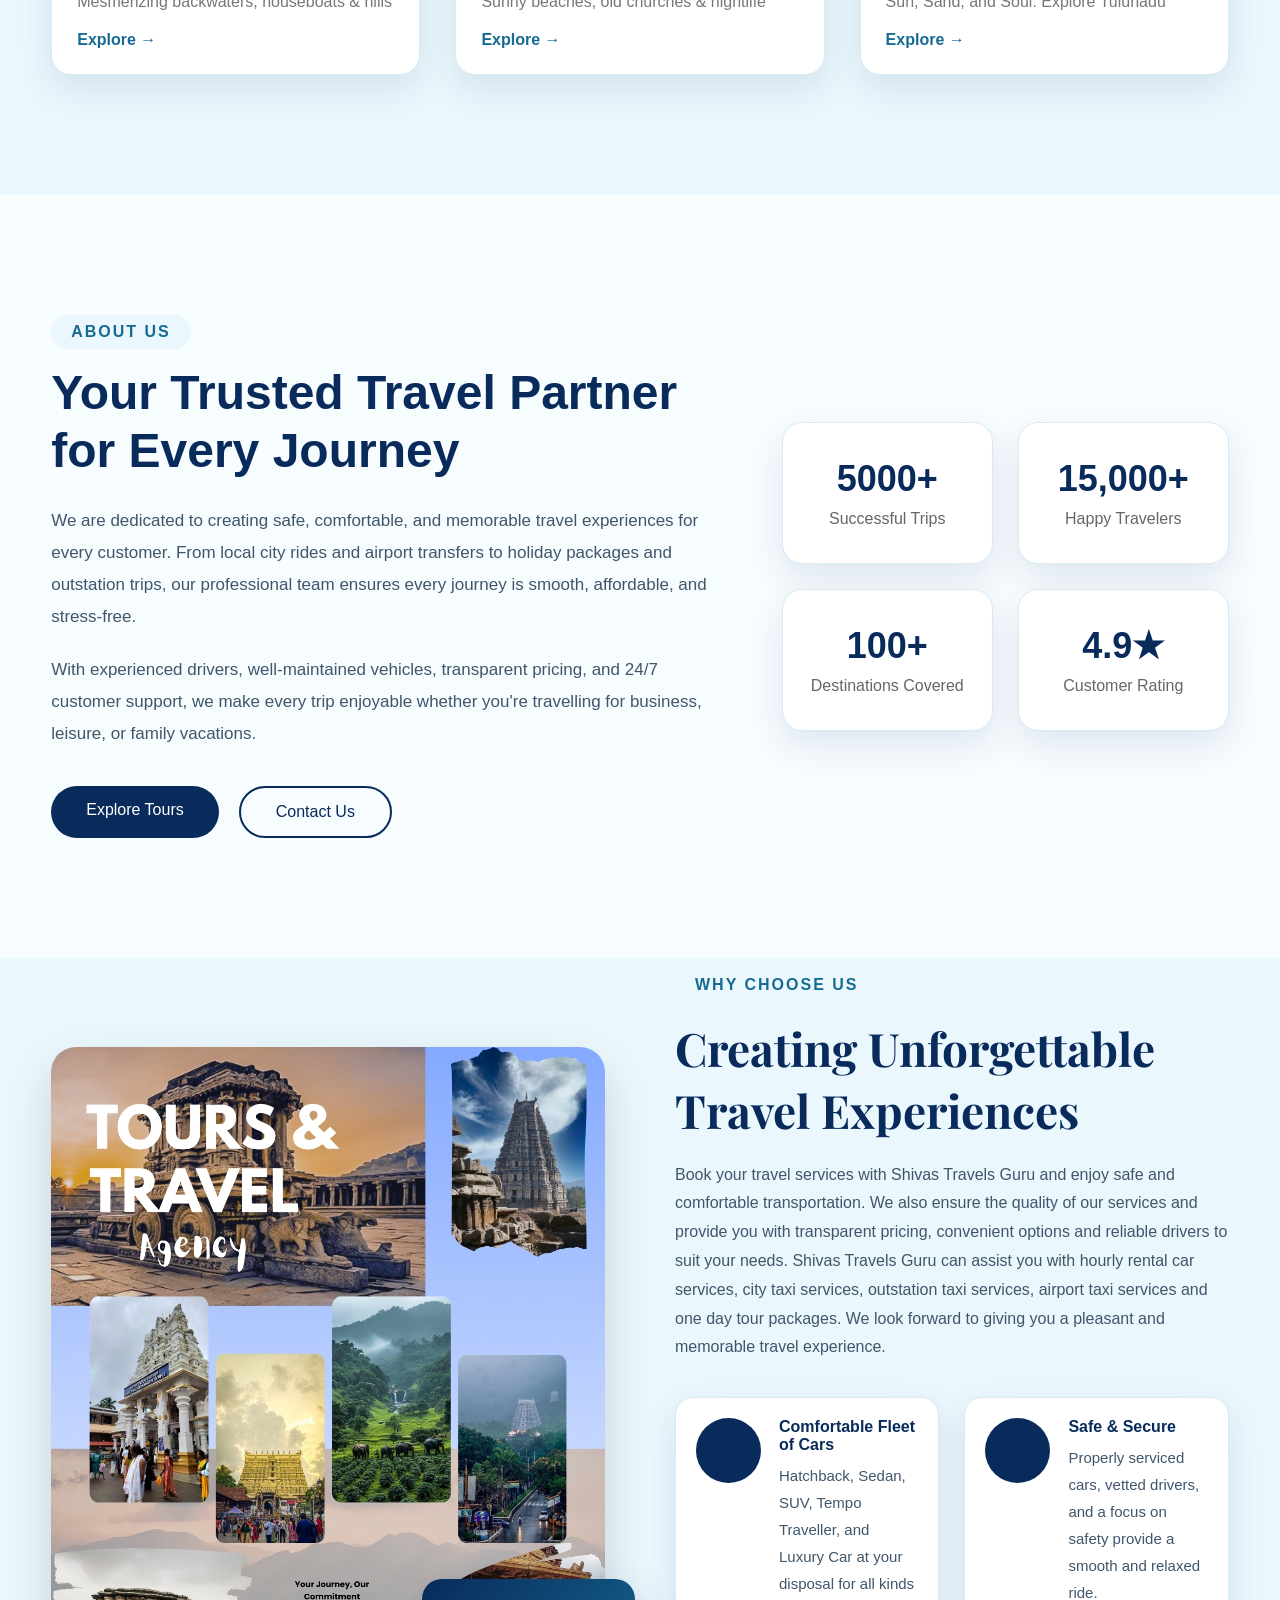
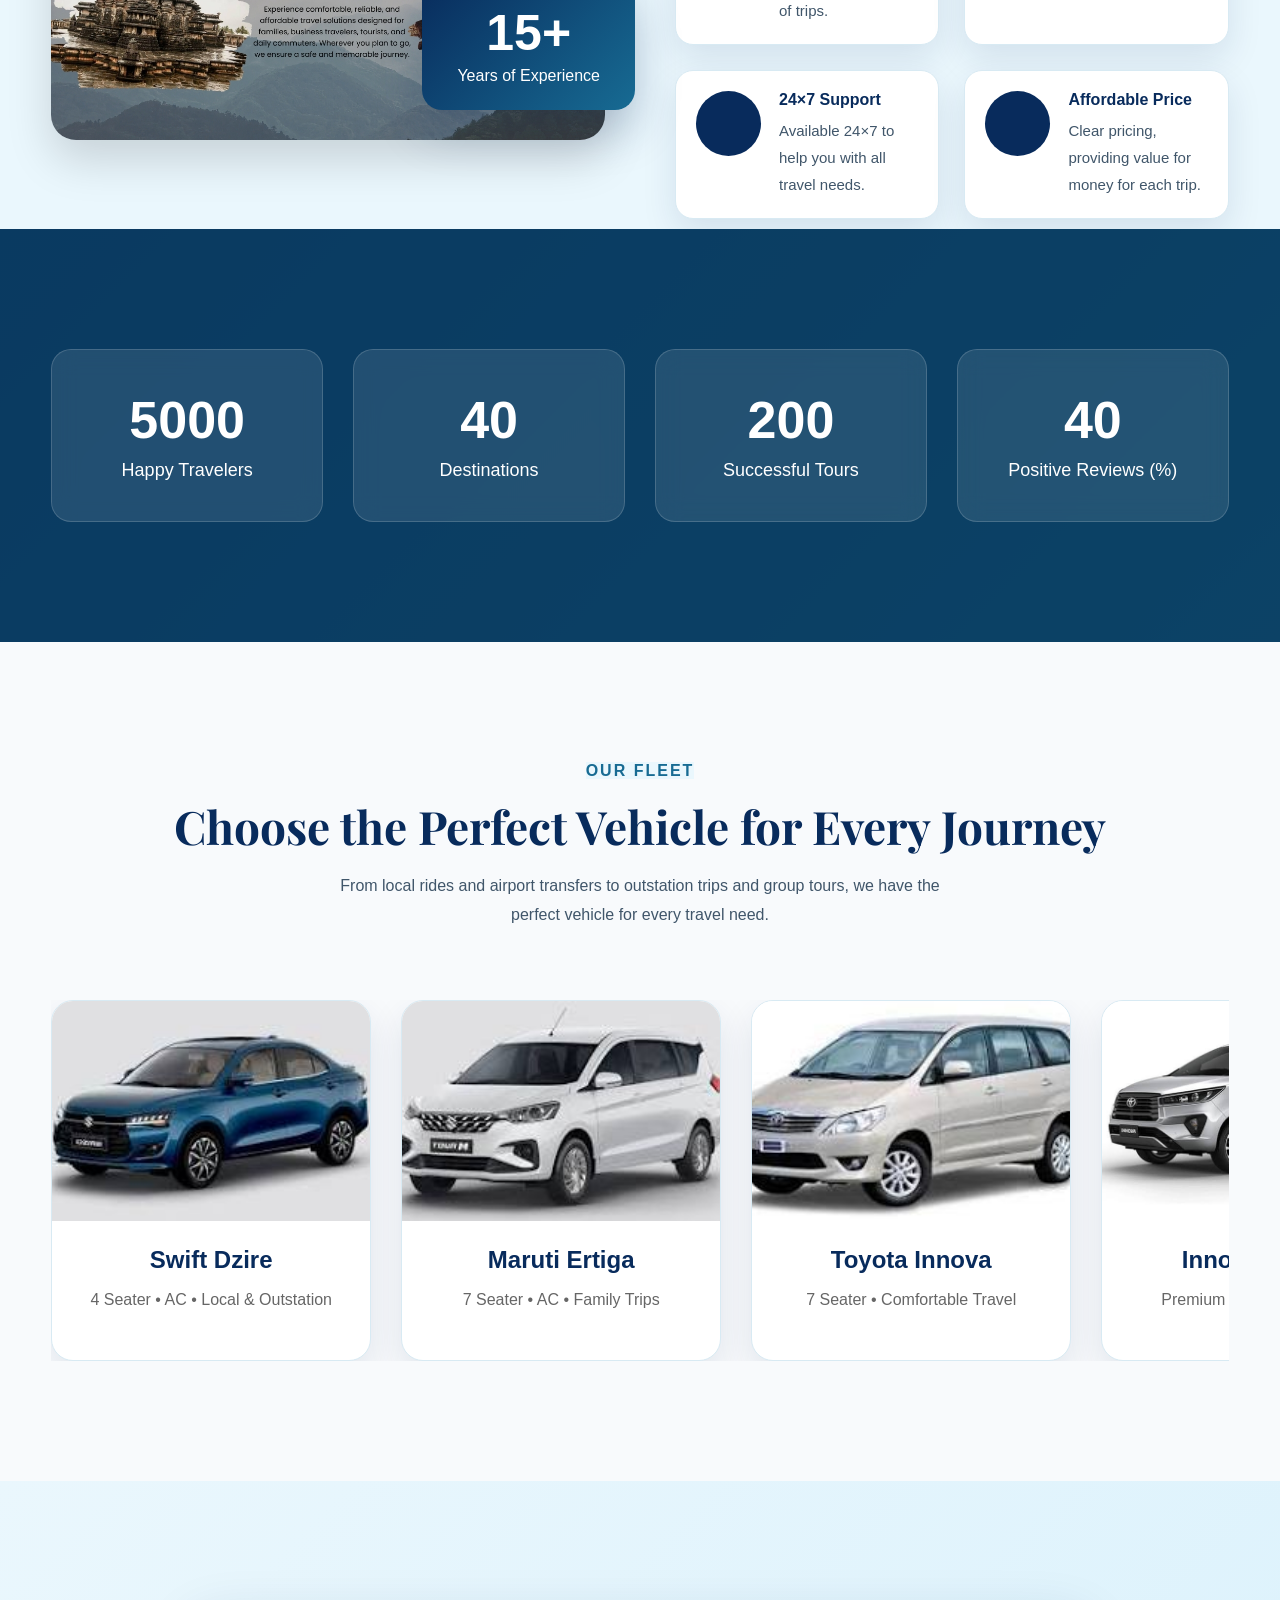
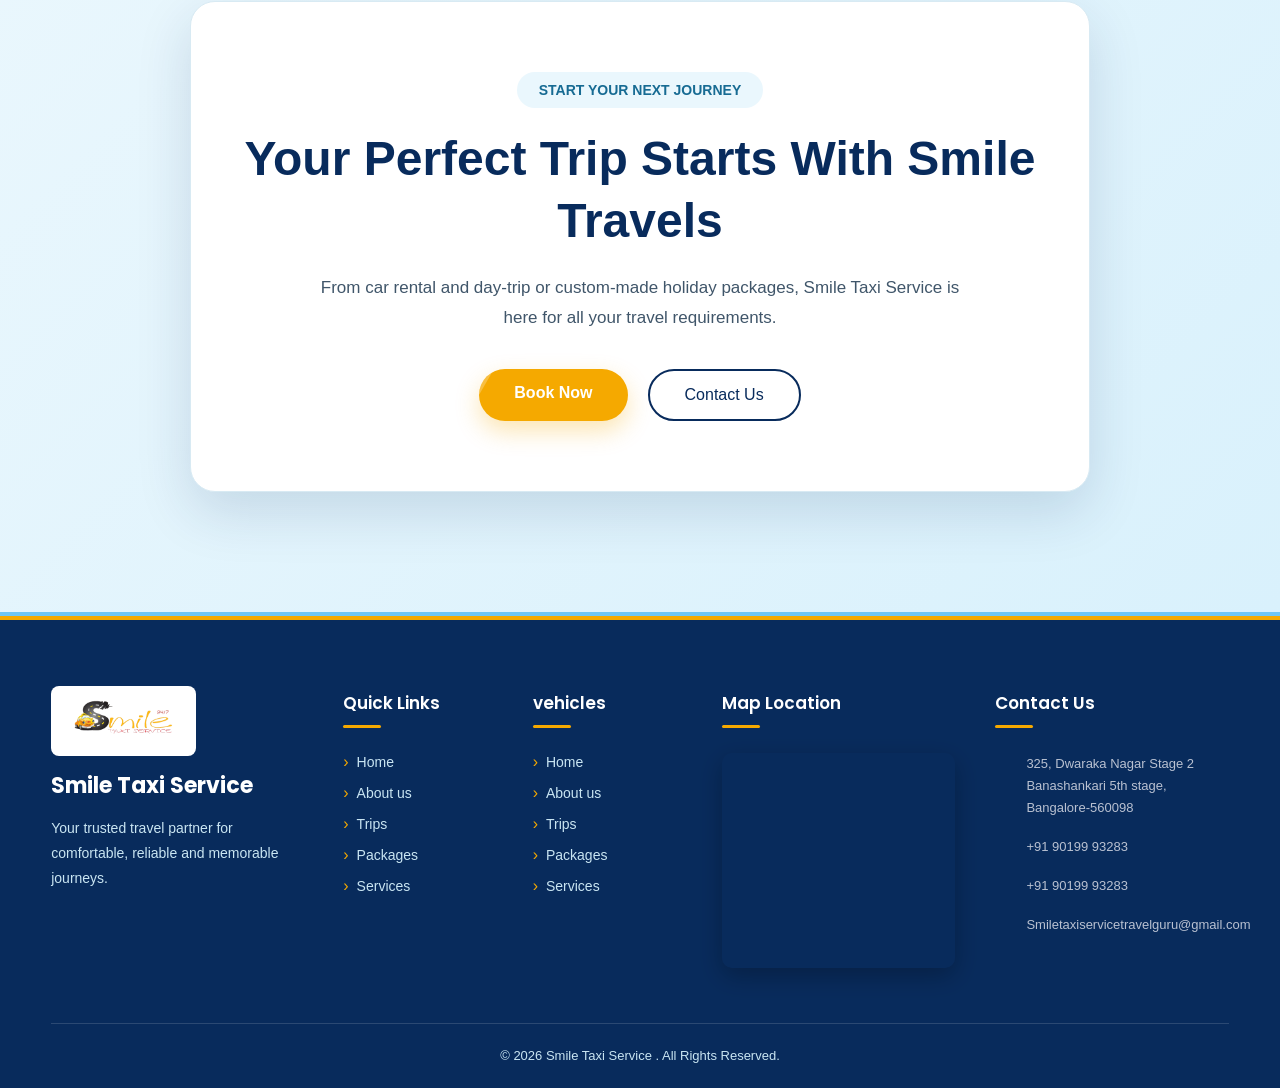
==== commit ecabd3e3: "created contact page" ====
--- a/index.html
+++ b/index.html
@@ -65,7 +65,7 @@
 
                     <li><a href="services.html">Services</a></li>
 
-                    <li><a href="index.html#contact">Contact</a></li>
+                    <li><a href="contact.html">Contact</a></li>
 
                 </ul>
 
--- a/assets/css/style.css
+++ b/assets/css/style.css
@@ -86,7 +86,7 @@
 :root{
 
     --primary:#0A3D62;
-    --secondary:#00B894;
+    --secondary:#0084b8;
     --accent:#FFB703;
 
     --white:#fff;
@@ -105,24 +105,57 @@
 }
 
 
-/*==========================
- HEADER
-===========================*/
-
-.header{
-    position:fixed;
-    top:0;
-    left:0;
-    width:100%;
-    z-index:999;
-    transition:.4s;
-    background:#10100f;
-}
-
-.header.sticky{
-    background:#10100f;
-    backdrop-filter:blur(15px);
-    box-shadow:0 10px 30px rgba(0,0,0,.15);
+.header {
+    background: linear-gradient(
+        180deg,
+        #BFE9FF 0%,
+        #87CEEB 55%,
+        #6EC6F5 100%
+    );
+    position: fixed;
+    top: 0;
+    left: 0;
+    width: 100%;
+    z-index: 9999;
+    box-shadow: 0 3px 15px rgba(0, 70, 120, 0.15);
+}
+
+.navbar {
+    background: transparent;
+}
+
+.navbar a {
+    color: #082B5C;
+    font-weight: 600;
+}
+
+.navbar a:hover,
+.navbar a.active {
+    color: #F5A900;
+}
+
+.header::before,
+.header::after {
+    content: "";
+    position: absolute;
+    background: rgba(255, 255, 255, 0.45);
+    border-radius: 50%;
+    filter: blur(12px);
+    z-index: -1;
+}
+
+.header::before {
+    width: 180px;
+    height: 55px;
+    left: 8%;
+    top: 10px;
+}
+
+.header::after {
+    width: 220px;
+    height: 65px;
+    right: 10%;
+    top: 5px;
 }
 
 /*==========================
@@ -145,18 +178,10 @@
     gap:6px;
 }
 
-.logo{
-    color:#fff;
-    font-size:28px;
-    font-weight:700;
-    display:flex;
-    align-items:center;
-    gap:6px;
-}
 
 .logo-icon{
-    width:105px;
-    height:105px;
+    width:125px;
+    height:auto;
 }
 
 .logo-text{
@@ -252,7 +277,7 @@
 
 .menu-btn{
     display:none;
-    color:#fff;
+    color:#131212;
     font-size:28px;
     cursor:pointer;
 }
@@ -2419,3 +2444,518 @@
 }
 
 
+
+
+/* =========================================================
+   SMILE TAXI — FULL PAGE NAVBAR COLOR THEME
+   This section intentionally overrides the older mixed
+   brown/green/navy palette so the entire page matches
+   the light-blue navbar.
+========================================================= */
+
+:root{
+    --nav-blue-1:#BFE9FF;
+    --nav-blue-2:#87CEEB;
+    --nav-blue-3:#6EC6F5;
+    --deep-blue:#082B5C;
+    --blue:#176B93;
+    --blue-soft:#EAF7FD;
+    --yellow:#F5A900;
+    --yellow-dark:#D99000;
+    --white:#FFFFFF;
+    --page:#F4FAFD;
+    --text:#40566A;
+    --border:#D8EAF3;
+    --shadow-blue:0 14px 35px rgba(8,43,92,.10);
+}
+
+/* Base */
+body{
+    background:var(--page) !important;
+    color:var(--deep-blue) !important;
+}
+
+.container{
+    width:min(1200px,92%) !important;
+}
+
+/* ================= NAVBAR ================= */
+.header{
+    background:linear-gradient(180deg,var(--nav-blue-1) 0%,var(--nav-blue-2) 55%,var(--nav-blue-3) 100%) !important;
+    box-shadow:0 5px 22px rgba(8,43,92,.16) !important;
+    border-bottom:1px solid rgba(255,255,255,.45);
+}
+
+.nav-menu a{
+    color:var(--deep-blue) !important;
+}
+
+.nav-menu a:hover,
+.nav-menu a.active{
+    color:var(--yellow-dark) !important;
+}
+
+.nav-menu a::after{
+    background:var(--yellow) !important;
+}
+
+.logo-text h3{
+    color:var(--deep-blue) !important;
+}
+
+.logo-text span{
+    color:var(--yellow-dark) !important;
+}
+
+.btn{
+    background:linear-gradient(135deg,#FFC21A,#F0A500) !important;
+    color:#fff !important;
+    box-shadow:0 10px 25px rgba(245,169,0,.30) !important;
+}
+
+.btn:hover{
+    background:var(--yellow-dark) !important;
+}
+
+.menu-btn{
+    color:var(--deep-blue) !important;
+}
+
+/* ================= HERO ================= */
+.hero{
+    min-height:calc(100vh - 74px);
+}
+
+.hero-content h1 span{
+    color:#FFD447 !important;
+}
+
+.hero-content .tag{
+    background:rgba(8,43,92,.48) !important;
+    border:1px solid rgba(255,255,255,.35);
+}
+
+.video-btn i{
+    color:var(--deep-blue) !important;
+}
+
+/* ================= COMMON SECTION COLORS ================= */
+.services,
+.destinations,
+.about,
+.why-us,
+.airport-transfer,
+.outstation,
+.local-taxi,
+.stats,
+.fleet,
+.cta{
+    background:var(--page) !important;
+}
+
+.section-title h2,
+.section-header h2,
+.about-content h2,
+.why-content h2{
+    color:var(--deep-blue) !important;
+}
+
+.section-title span,
+.section-tag{
+    color:var(--blue) !important;
+    background:var(--blue-soft) !important;
+}
+
+.section-title p,
+.section-header p,
+.about-content p,
+.why-content p{
+    color:var(--text) !important;
+}
+
+/* ================= SERVICES ================= */
+.services{
+    background:linear-gradient(180deg,#F8FDFF 0%,#EAF7FD 100%) !important;
+}
+
+.service-card{
+    background:#fff !important;
+    border:1px solid var(--border);
+    box-shadow:var(--shadow-blue) !important;
+}
+
+.service-card::before{
+    background:var(--nav-blue-3) !important;
+}
+
+.service-icon{
+    background:linear-gradient(135deg,var(--deep-blue),var(--blue)) !important;
+    color:#fff !important;
+}
+
+.service-card h3{
+    color:var(--deep-blue) !important;
+}
+
+.service-card p{
+    color:var(--text) !important;
+}
+
+.price strong{
+    color:var(--blue) !important;
+}
+
+.service-btn{
+    background:var(--yellow) !important;
+    color:#fff !important;
+}
+
+.service-btn:hover{
+    background:var(--deep-blue) !important;
+}
+
+/* ================= VEHICLE SECTIONS ================= */
+.outstation,
+.local-taxi,
+.airport-transfer{
+    background:#F4FAFD !important;
+}
+
+.vehicle-slider{
+    gap:22px !important;
+}
+
+.vehicle-card{
+    background:#fff !important;
+    border:1px solid var(--border) !important;
+    border-radius:18px !important;
+    box-shadow:var(--shadow-blue) !important;
+}
+
+.vehicle-card:hover{
+    box-shadow:0 20px 45px rgba(8,43,92,.16) !important;
+}
+
+.vehicle-badge{
+    background:var(--yellow) !important;
+    color:#fff !important;
+}
+
+.vehicle-badge.premium{
+    background:var(--blue) !important;
+}
+
+.vehicle-badge.luxury{
+    background:var(--yellow) !important;
+    color:#fff !important;
+}
+
+.vehicle-content h3{
+    color:var(--deep-blue) !important;
+}
+
+.vehicle-name,
+.vehicle-info{
+    color:var(--text) !important;
+}
+
+.vehicle-info i{
+    color:var(--blue) !important;
+}
+
+.price-box{
+    border-color:var(--border) !important;
+}
+
+.price-box .price{
+    color:var(--deep-blue) !important;
+}
+
+.price-box strong{
+    color:var(--blue) !important;
+}
+
+.book-btn,
+.vehicle-content .btn{
+    background:var(--deep-blue) !important;
+    color:#fff !important;
+}
+
+.book-btn:hover,
+.vehicle-content .btn:hover{
+    background:var(--yellow) !important;
+}
+
+.slide-btn{
+    background:#fff !important;
+    color:var(--deep-blue) !important;
+    border:1px solid var(--border) !important;
+}
+
+.slide-btn:hover{
+    background:var(--deep-blue) !important;
+    color:#fff !important;
+}
+
+/* ================= DESTINATIONS ================= */
+.destinations{
+    background:#EAF7FD !important;
+}
+
+.destination-card{
+    background:#fff !important;
+    border:1px solid var(--border);
+    box-shadow:var(--shadow-blue) !important;
+}
+
+.price-tag{
+    background:var(--yellow) !important;
+}
+
+.destination-content h3{
+    color:var(--deep-blue) !important;
+}
+
+.rating{
+    color:var(--yellow-dark) !important;
+}
+
+.explore-btn{
+    color:var(--blue) !important;
+}
+
+.explore-btn:hover{
+    color:var(--deep-blue) !important;
+}
+
+/* ================= ABOUT / TRUSTED PARTNER ================= */
+.about{
+    background:#F7FCFF !important;
+}
+
+.about-card{
+    border:1px solid var(--border);
+    box-shadow:var(--shadow-blue) !important;
+}
+
+.about-card i{
+    color:var(--blue) !important;
+}
+
+.about-card h3{
+    color:var(--deep-blue) !important;
+}
+
+.btn-primary{
+    background:var(--deep-blue) !important;
+}
+
+.btn-primary:hover{
+    background:var(--blue) !important;
+}
+
+.btn-outline{
+    border-color:var(--deep-blue) !important;
+    color:var(--deep-blue) !important;
+}
+
+.btn-outline:hover{
+    background:var(--deep-blue) !important;
+    color:#fff !important;
+}
+
+/* ================= WHY CHOOSE US ================= */
+.why-us{
+    background:#EAF7FD !important;
+}
+
+.experience-card{
+    background:linear-gradient(135deg,var(--deep-blue),var(--blue)) !important;
+    box-shadow:0 20px 45px rgba(8,43,92,.25) !important;
+}
+
+.icon{
+    background:var(--deep-blue) !important;
+}
+
+.feature-card{
+    border:1px solid var(--border);
+    box-shadow:var(--shadow-blue) !important;
+}
+
+.feature-card h4{
+    color:var(--deep-blue) !important;
+}
+
+/* ================= STATS ================= */
+.stats{
+    background:linear-gradient(135deg,var(--deep-blue),#145A7A) !important;
+}
+
+.stats .stat-card,
+.stats .stat-item{
+    background:rgba(255,255,255,.10) !important;
+    border:1px solid rgba(255,255,255,.16);
+}
+
+.stats h2,
+.stats h3,
+.stats p,
+.stats span{
+    color:#fff !important;
+}
+
+.stats i{
+    color:var(--yellow) !important;
+}
+
+/* ================= FLEET ================= */
+.fleet{
+    background:#F7FCFF !important;
+}
+
+.fleet-card,
+.car-card{
+    background:#fff !important;
+    border:1px solid var(--border) !important;
+    box-shadow:var(--shadow-blue) !important;
+}
+
+.fleet-card h3,
+.car-card h3{
+    color:var(--deep-blue) !important;
+}
+
+/* ================= CTA ================= */
+.cta{
+    background:linear-gradient(135deg,#EAF7FD,#D9F1FC) !important;
+}
+
+.cta-box{
+    background:#fff !important;
+    border:1px solid var(--border) !important;
+    box-shadow:0 20px 55px rgba(8,43,92,.14) !important;
+}
+
+.cta-tag{
+    background:var(--blue-soft) !important;
+    color:var(--blue) !important;
+}
+
+.cta-box h2{
+    color:var(--deep-blue) !important;
+}
+
+.cta-box p{
+    color:var(--text) !important;
+}
+
+.cta-buttons .btn{
+    background:var(--yellow) !important;
+}
+
+.cta-buttons .btn:hover{
+    background:var(--deep-blue) !important;
+}
+
+.outline-btn{
+    border-color:var(--deep-blue) !important;
+    color:var(--deep-blue) !important;
+}
+
+.outline-btn:hover{
+    background:var(--deep-blue) !important;
+    color:#fff !important;
+}
+
+/* ================= FOOTER ================= */
+.footer{
+    background:var(--deep-blue) !important;
+    color:#fff !important;
+    border-top:4px solid var(--nav-blue-3);
+}
+
+.footer::before{
+    background:var(--yellow) !important;
+}
+
+.footer h2,
+.footer h3{
+    color:#fff !important;
+}
+
+.footer h3::after{
+    background:var(--yellow) !important;
+}
+
+.footer ul li a,
+.footer-about p,
+.footer-contact p,
+.footer-bottom p{
+    color:#C9E5F2 !important;
+}
+
+.footer ul li a:hover,
+.footer-contact p a:hover{
+    color:var(--yellow) !important;
+}
+
+.footer-grid > div:nth-child(2) ul li a::before,
+.footer-grid > div:nth-child(3) ul li a::before{
+    color:var(--yellow) !important;
+}
+
+.footer-contact p > i{
+    color:var(--yellow) !important;
+}
+
+.footer-contact p:nth-of-type(3) i{
+    color:#55D889 !important;
+}
+
+.footer-bottom{
+    border-top:1px solid rgba(255,255,255,.14) !important;
+}
+
+/* ================= FLOATING BUTTONS ================= */
+.back-top{
+    background:var(--deep-blue) !important;
+}
+
+.whatsapp{
+    background:#25D366 !important;
+}
+
+/* ================= LOADER ================= */
+.loader{
+    background:#F7FCFF !important;
+}
+
+.loader-circle{
+    border-color:#D8EAF3 !important;
+    border-top-color:var(--blue) !important;
+}
+
+/* ================= SMALL DETAILS ================= */
+button:hover,
+a:hover{
+    transition:.3s ease;
+}
+
+@media(max-width:768px){
+    .header{
+        background:linear-gradient(180deg,var(--nav-blue-1),var(--nav-blue-2)) !important;
+    }
+
+    .nav-menu{
+        background:linear-gradient(180deg,#EAF7FD,#CDEDFB) !important;
+    }
+
+    .nav-menu a{
+        color:var(--deep-blue) !important;
+    }
+
+    .nav-menu a:hover{
+        color:var(--yellow-dark) !important;
+    }
+}
